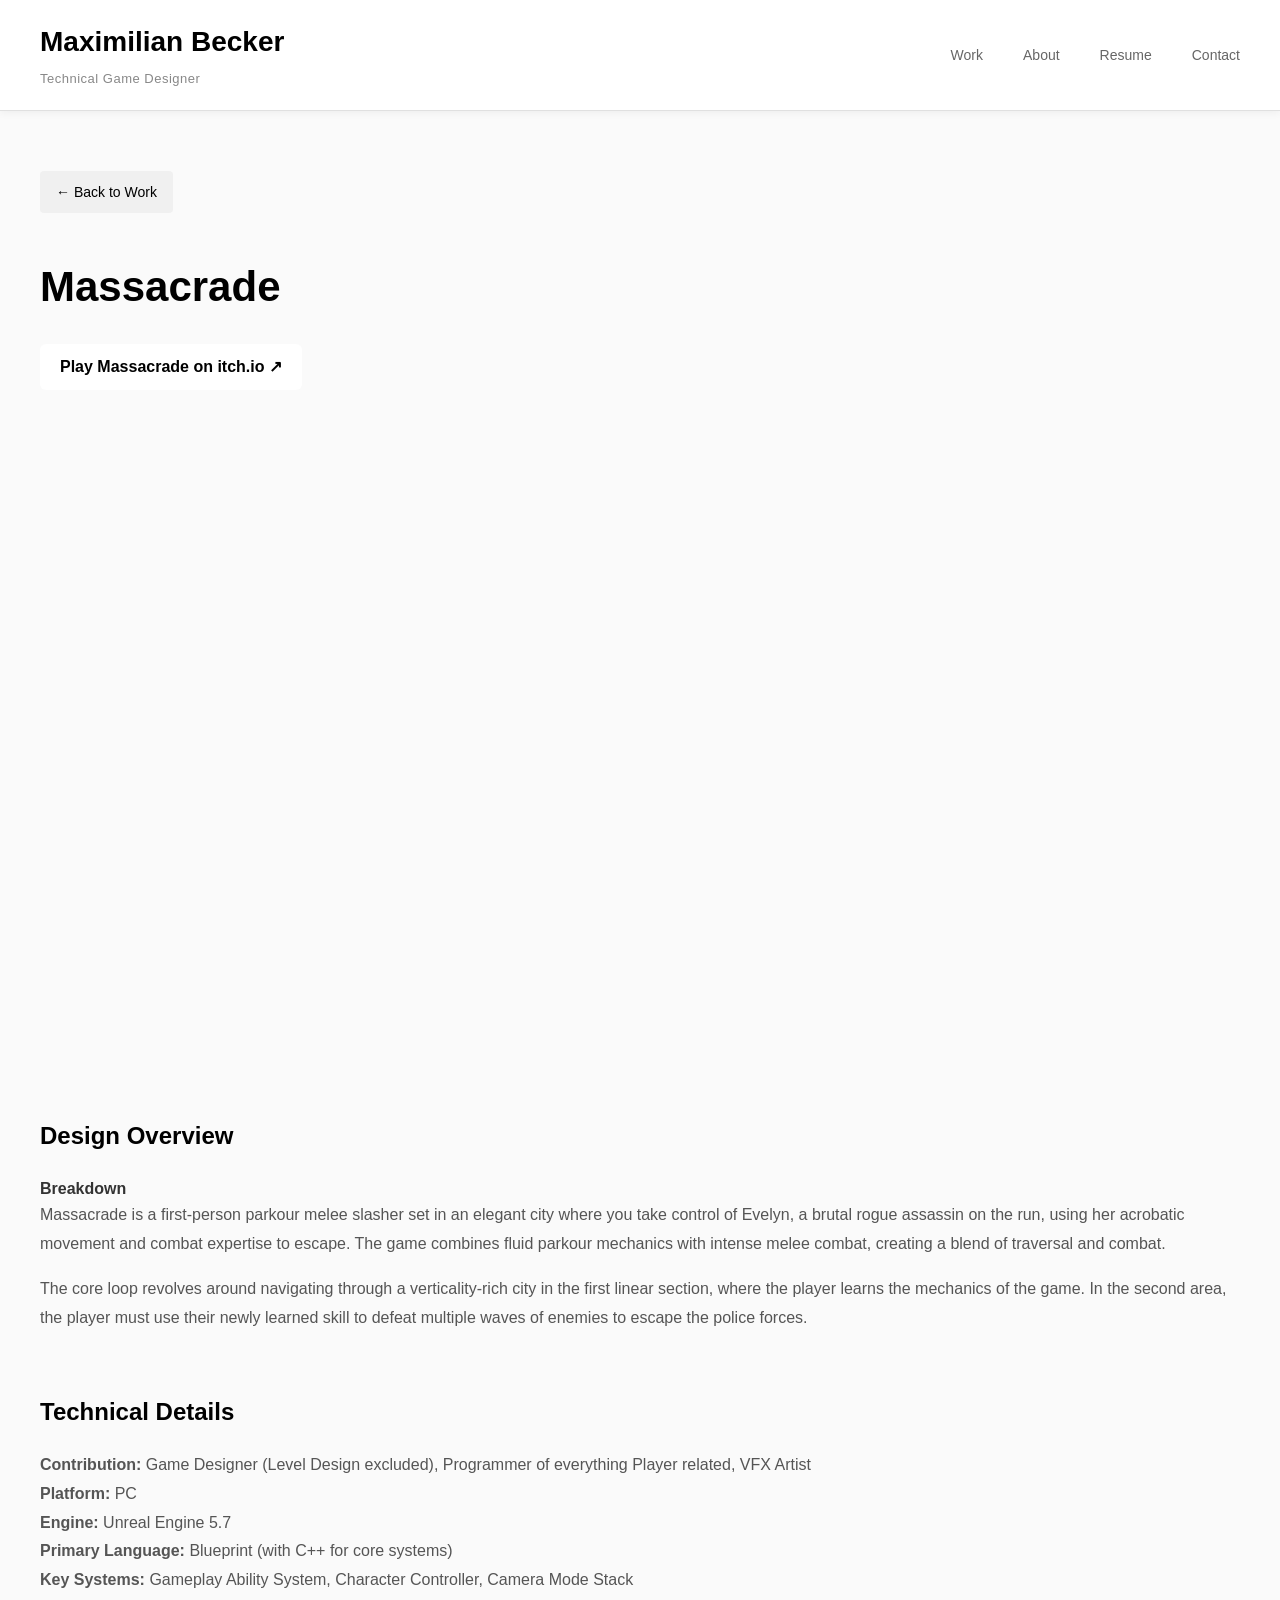
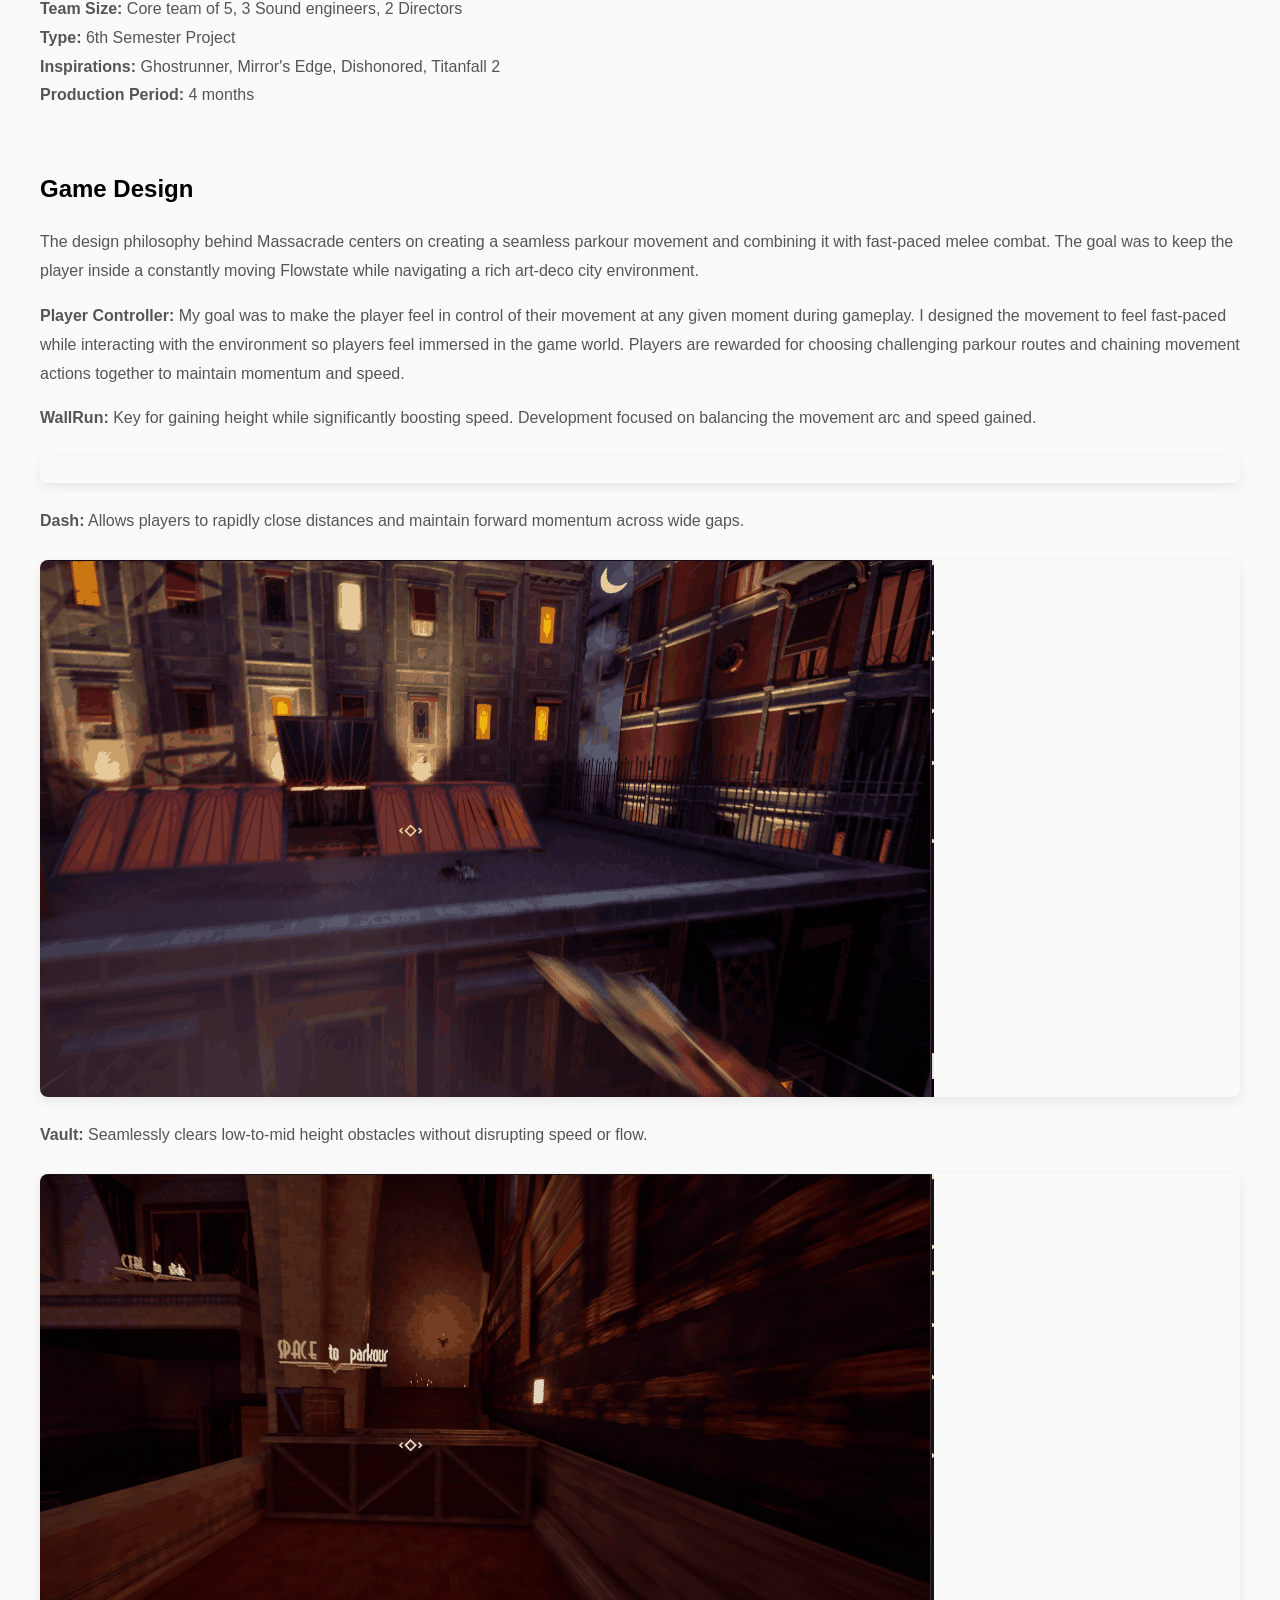
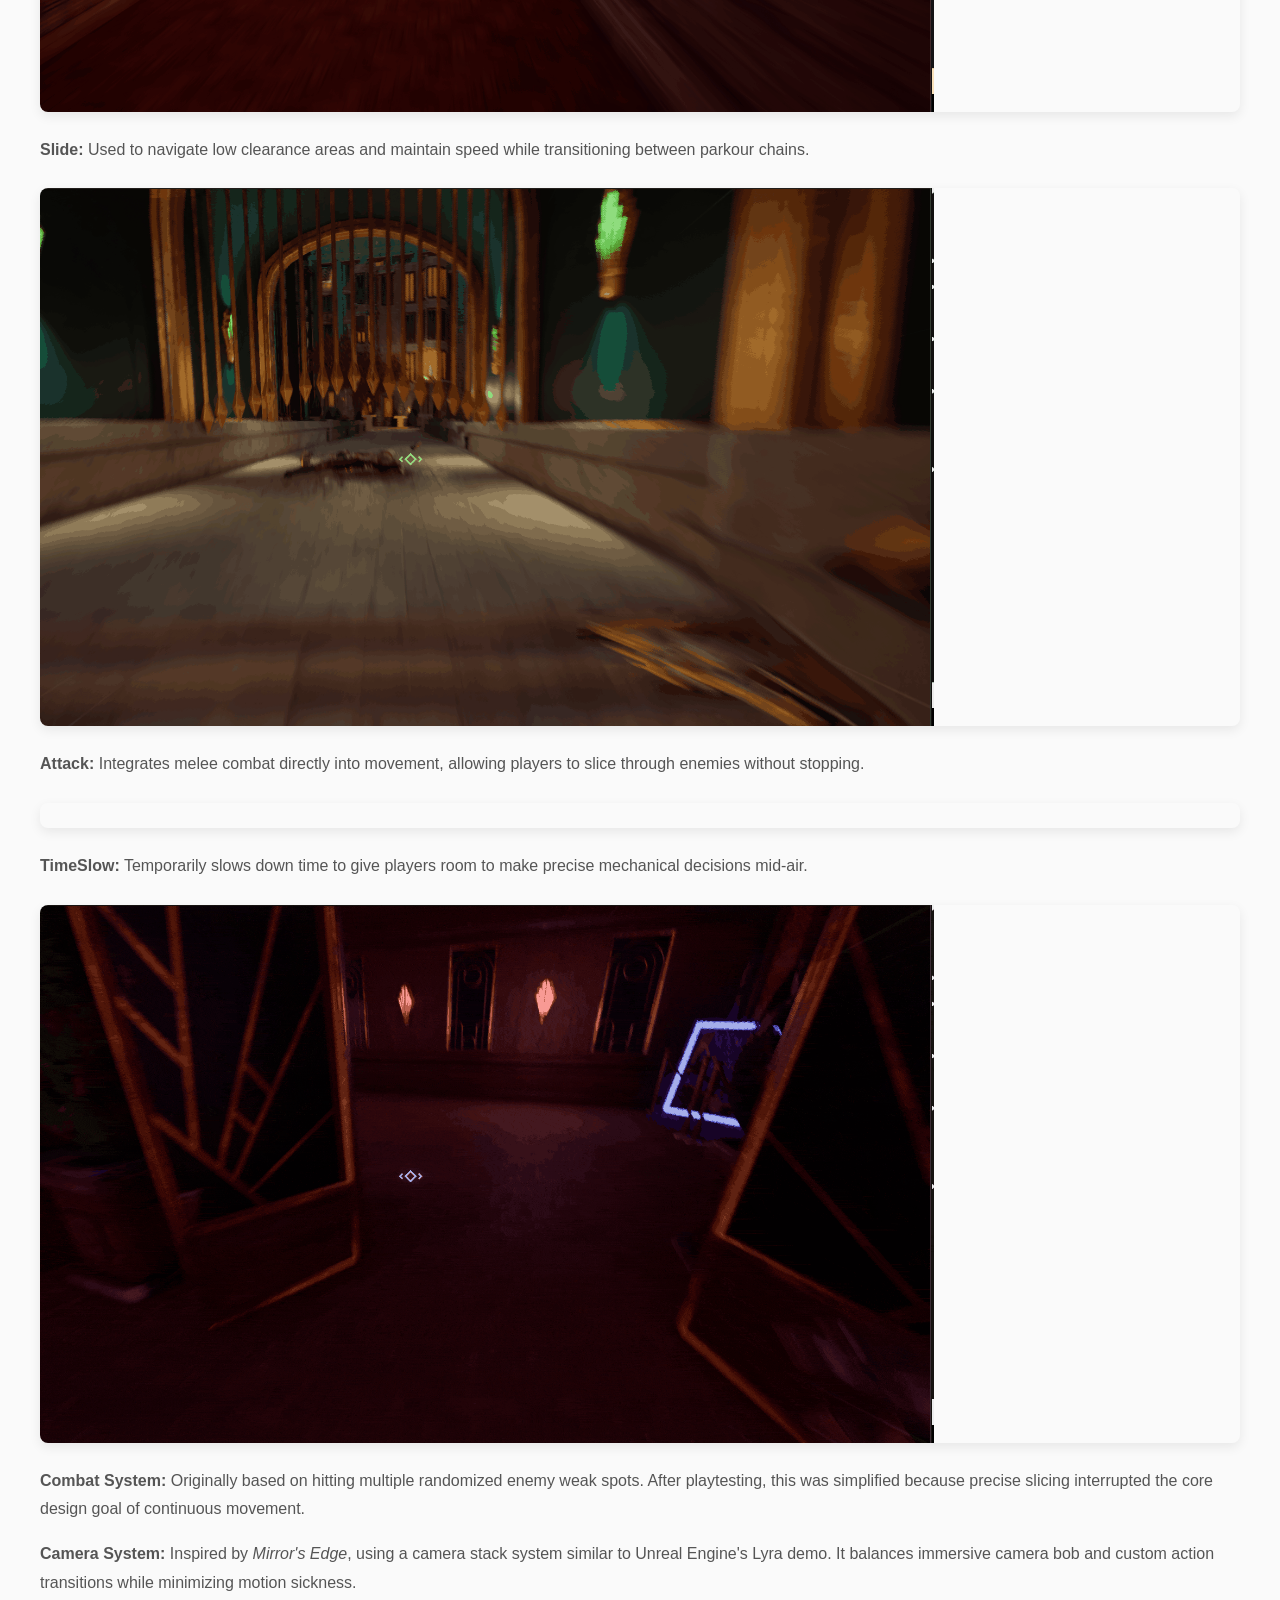
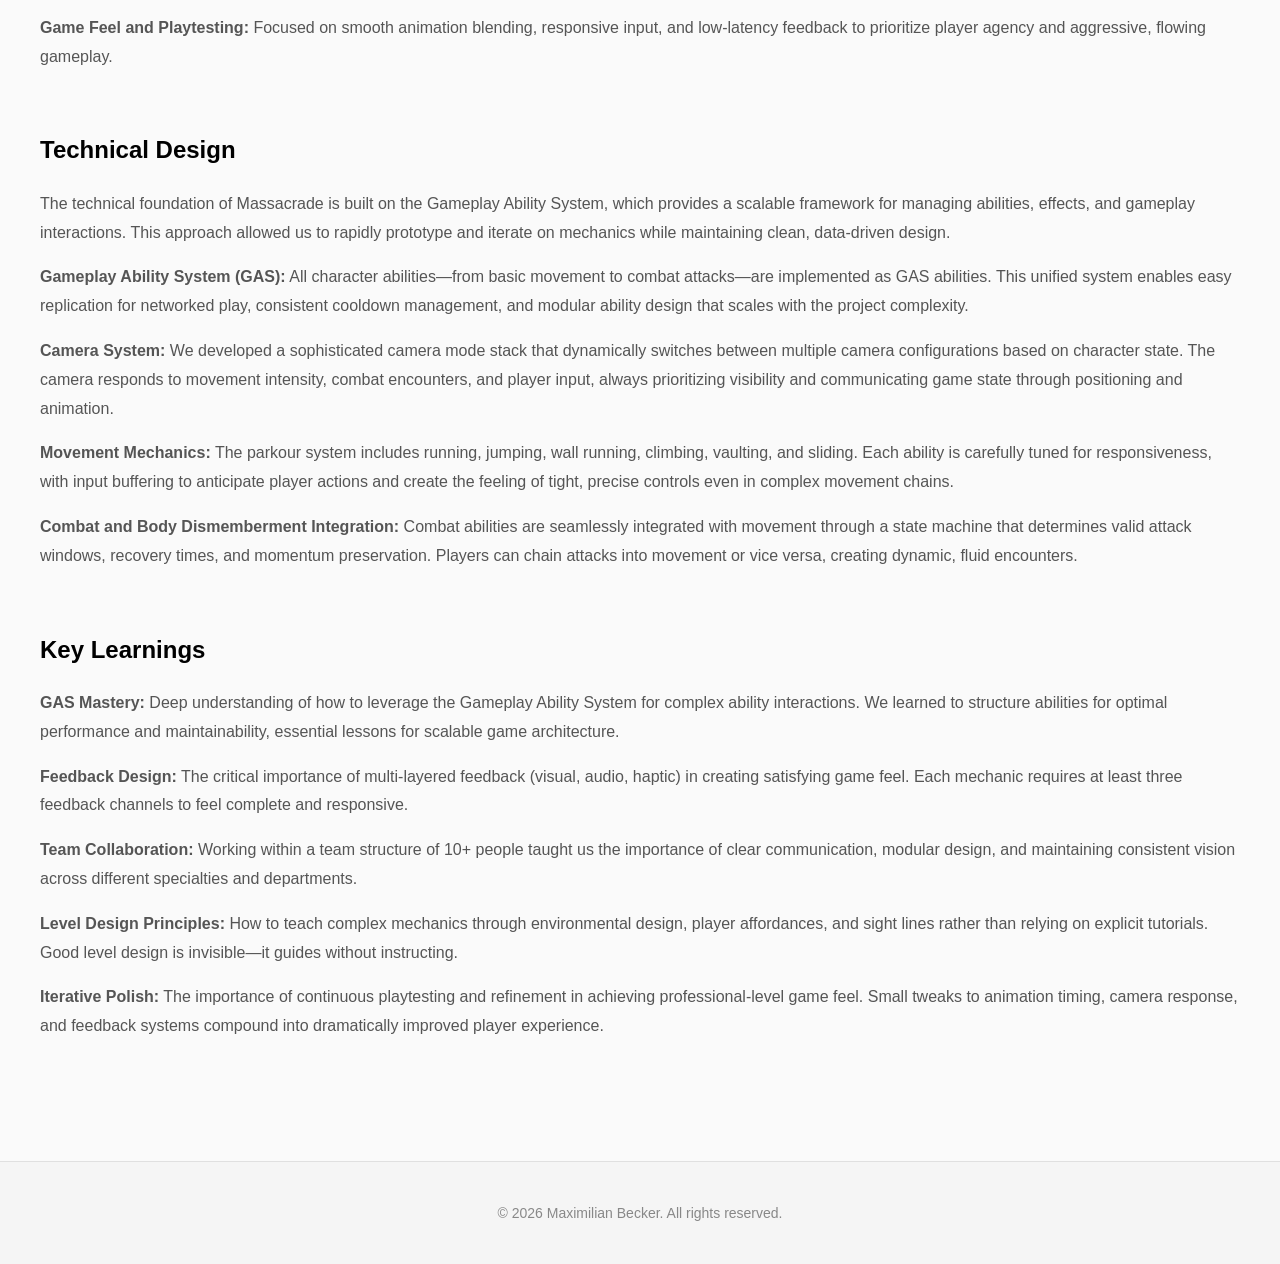
==== projects/Massacrade/index.html @ b75235bc "Update index.html" ====
<!DOCTYPE html>
<html lang="en">
<head>
    <meta charset="UTF-8">
    <meta name="viewport" content="width=device-width, initial-scale=1.0">
    <title>Massacrade - Maximilian Becker</title>
    <link rel="stylesheet" href="../../css/style.css">
</head>
<body>
    <!-- Navigation Header -->
    <header class="header">
        <div class="header-container">
            <div class="logo">
                <h1>Maximilian Becker</h1>
                <p class="role">Technical Game Designer</p>
            </div>
            <nav class="navigation">
                <a href="../../index.html" class="nav-link">Work</a>
                <a href="../../about.html" class="nav-link">About</a>
                <a href="../../resume.html" class="nav-link">Resume</a>
                <a href="../../contact.html" class="nav-link">Contact</a>
            </nav>
        </div>
    </header>

    <!-- Main Content -->
    <main class="main-content">
        <!-- Back to Work -->
        <a href="../../index.html" class="back-link">← Back to Work</a>

        <!-- Project Header -->
        <section class="project-header">
            <h1 class="project-title">Massacrade</h1>
            <!-- itch.io Button -->
            <a href="https://thesenate-66.itch.io/massacrade" target="_blank" rel="noopener noreferrer" class="itch-button">
                Play Massacrade on itch.io ↗
            </a>
        </section>

        <!-- Project Content -->
        <section class="project-content">
            
            <!-- Section 1: Gameplay Video (YouTube Embed) -->
            <div class="project-section">
                <div class="youtube-container">
                    <iframe 
                        width="100%" 
                        height="600" 
                        src="https://www.youtube.com/embed/Z23ZEtse-Ls" 
                        title="Massacrade Gameplay" 
                        frameborder="0" 
                        allow="accelerometer; autoplay; clipboard-write; encrypted-media; gyroscope; picture-in-picture" 
                        allowfullscreen>
                    </iframe>
                </div>
            </div>

            <!-- Section 2: Design Overview -->
            <div class="project-section">
                <h3>Design Overview</h3>
                
                <h4>Breakdown</h4>
                <p>
                    Massacrade is a first-person parkour melee slasher set in an elegant city where you take control of Evelyn, 
                    a brutal rogue assassin on the run, using her acrobatic movement and combat expertise to escape. The game 
                    combines fluid parkour mechanics with intense melee combat, creating a blend of traversal and combat.
                </p>
                <p>
                    The core loop revolves around navigating through a verticality-rich city in the first linear section, where the player learns the mechanics of the game.
                    In the second area, the player must use their newly learned skill to defeat multiple waves of enemies to escape the police forces.
                </p>
            </div>

            <!-- Section 3: Technical Details -->
            <div class="project-section">
                <h3>Technical Details</h3>
                <p>
                    <strong>Contribution:</strong> Game Designer (Level Design excluded), Programmer of everything Player related, VFX Artist<br>
                    <strong>Platform:</strong> PC<br>
                    <strong>Engine:</strong> Unreal Engine 5.7<br>
                    <strong>Primary Language:</strong> Blueprint (with C++ for core systems)<br>
                    <strong>Key Systems:</strong> Gameplay Ability System, Character Controller, Camera Mode Stack<br>
                    <strong>Team Size:</strong> Core team of 5, 3 Sound engineers, 2 Directors<br>
                    <strong>Type:</strong> 6th Semester Project<br>
                    <strong>Inspirations:</strong> Ghostrunner, Mirror's Edge, Dishonored, Titanfall 2<br>
                    <strong>Production Period:</strong> 4 months
                </p>
            </div>

            <div class="project-section">
                <h3>Game Design</h3>
                <p>
                    The design philosophy behind Massacrade centers on creating a seamless parkour movement and combining it with fast-paced melee combat.
                    The goal was to keep the player inside a constantly moving Flowstate while navigating a rich art-deco city environment.
                </p>
                <p>
                    <strong>Player Controller:</strong> My goal was to make the player feel in control of their movement at any given moment during gameplay.
                    I designed the movement to feel fast-paced while interacting with the environment so players feel immersed in the game world.
                    Players are rewarded for choosing challenging parkour routes and chaining movement actions together to maintain momentum and speed.
                </p>
            
                <p>
                    <strong>WallRun:</strong> Key for gaining height while significantly boosting speed. Development focused on balancing the movement arc and speed gained.
                </p>

                

    
                <div class="gif-wrapper">
                <img src="../../images/Presentation_Wallrun.gif" alt="WallRun Gameplay" class="project-gif">
                </div> 
                
                <p>
                    <strong>Dash:</strong> Allows players to rapidly close distances and maintain forward momentum across wide gaps.
                </p>
                
                <div class="gif-wrapper">
                <img src="../../images/Presentation_Dash.gif" alt="Dash Gameplay" class="project-gif">
                </div> 
                
                <p>
                    <strong>Vault:</strong> Seamlessly clears low-to-mid height obstacles without disrupting speed or flow.
                </p>
                
                <div class="gif-wrapper">
                <img src="../../images/Presentation_Vault.gif" alt="Vault Gameplay" class="project-gif">
                </div> 
                
                <p>
                    <strong>Slide:</strong> Used to navigate low clearance areas and maintain speed while transitioning between parkour chains.
                </p>
                
                <div class="gif-wrapper">
                <img src="../../images/Presentation_Slide.gif" alt="Slide Gameplay" class="project-gif">
                </div> 
                <p>
                    <strong>Attack:</strong> Integrates melee combat directly into movement, allowing players to slice through enemies without stopping.
                </p>

                <div class="gif-wrapper">
                <img src="../../images/Presentation_Slice.gif" alt="Attack Gameplay" class="project-gif">
                </div> 
                
                <p>
                    <strong>TimeSlow:</strong> Temporarily slows down time to give players room to make precise mechanical decisions mid-air.
                </p>

                <div class="gif-wrapper">
                <img src="../../images/Presentation_Timeslow.gif" alt="TimeSlow Gameplay" class="project-gif">
                </div> 
                
                <p>
                    <strong>Combat System:</strong> Originally based on hitting multiple randomized enemy weak spots. After playtesting, this was simplified because precise slicing interrupted the core design goal of continuous movement.
                </p>
            
                <p>
                    <strong>Camera System:</strong> Inspired by <em>Mirror's Edge</em>, using a camera stack system similar to Unreal Engine's Lyra demo. It balances immersive camera bob and custom action transitions while minimizing motion sickness.
                </p>
            
                <p>
                    <strong>Game Feel and Playtesting:</strong> Focused on smooth animation blending, responsive input, and low-latency feedback to prioritize player agency and aggressive, flowing gameplay.
                </p>
             </div>

            <!-- Section 5: Technical Design -->
            <div class="project-section">
                <h3>Technical Design</h3>
                <p>
                    The technical foundation of Massacrade is built on the Gameplay Ability System, which provides a scalable framework 
                    for managing abilities, effects, and gameplay interactions. This approach allowed us to rapidly prototype and iterate 
                    on mechanics while maintaining clean, data-driven design.
                </p>
                <p>
                    <strong>Gameplay Ability System (GAS):</strong> All character abilities—from basic movement to combat attacks—are implemented 
                    as GAS abilities. This unified system enables easy replication for networked play, consistent cooldown management, and 
                    modular ability design that scales with the project complexity.
                </p>
                <p>
                    <strong>Camera System:</strong> We developed a sophisticated camera mode stack that dynamically switches between multiple 
                    camera configurations based on character state. The camera responds to movement intensity, combat encounters, and player 
                    input, always prioritizing visibility and communicating game state through positioning and animation.
                </p>
                <p>
                    <strong>Movement Mechanics:</strong> The parkour system includes running, jumping, wall running, climbing, vaulting, and 
                    sliding. Each ability is carefully tuned for responsiveness, with input buffering to anticipate player actions and create 
                    the feeling of tight, precise controls even in complex movement chains.
                </p>
                <p>
                    <strong>Combat and Body Dismemberment Integration:</strong> Combat abilities are seamlessly integrated with movement through a state machine that 
                    determines valid attack windows, recovery times, and momentum preservation. Players can chain attacks into movement or vice 
                    versa, creating dynamic, fluid encounters.
                </p>
            </div>

            <!-- Section 6: Key Learnings -->
            <div class="project-section">
                <h3>Key Learnings</h3>
                <p>
                    <strong>GAS Mastery:</strong> Deep understanding of how to leverage the Gameplay Ability System for complex ability 
                    interactions. We learned to structure abilities for optimal performance and maintainability, essential lessons for 
                    scalable game architecture.
                </p>
                <p>
                    <strong>Feedback Design:</strong> The critical importance of multi-layered feedback (visual, audio, haptic) in creating 
                    satisfying game feel. Each mechanic requires at least three feedback channels to feel complete and responsive.
                </p>
                <p>
                    <strong>Team Collaboration:</strong> Working within a team structure of 10+ people taught us the importance of clear 
                    communication, modular design, and maintaining consistent vision across different specialties and departments.
                </p>
                <p>
                    <strong>Level Design Principles:</strong> How to teach complex mechanics through environmental design, player affordances, 
                    and sight lines rather than relying on explicit tutorials. Good level design is invisible—it guides without instructing.
                </p>
                <p>
                    <strong>Iterative Polish:</strong> The importance of continuous playtesting and refinement in achieving professional-level 
                    game feel. Small tweaks to animation timing, camera response, and feedback systems compound into dramatically improved 
                    player experience.
                </p>
            </div>

        </section>
    </main>

    <!-- Footer -->
    <footer class="footer">
        <p>&copy; 2026 Maximilian Becker. All rights reserved.</p>
    </footer>

    <script src="../../js/portfolio-data.js"></script>
    <script src="../../js/main.js"></script>
</body>
</html>
---- css/style.css ----
/* ============================================
   GLOBAL STYLES
   ============================================ */

* {
    margin: 0;
    padding: 0;
    box-sizing: border-box;
}

html {
    scroll-behavior: smooth;
}

body {
    font-family: 'Segoe UI', Tahoma, Geneva, Verdana, sans-serif;
    line-height: 1.6;
    color: #333;
    background-color: #fafafa;
}

/* ============================================
   HEADER & NAVIGATION
   ============================================ */

.header {
    background-color: #ffffff;
    border-bottom: 1px solid #e0e0e0;
    position: sticky;
    top: 0;
    z-index: 1000;
    box-shadow: 0 2px 8px rgba(0, 0, 0, 0.05);
}

.header-container {
    max-width: 1400px;
    margin: 0 auto;
    padding: 20px 40px;
    display: flex;
    justify-content: space-between;
    align-items: center;
}

.logo h1 {
    font-size: 28px;
    font-weight: 700;
    color: #000;
    margin-bottom: 4px;
}

.logo .role {
    font-size: 13px;
    color: #888;
    font-weight: 400;
    letter-spacing: 0.5px;
}

.navigation {
    display: flex;
    gap: 40px;
}

.nav-link {
    text-decoration: none;
    color: #666;
    font-size: 14px;
    font-weight: 500;
    position: relative;
    transition: color 0.3s ease;
}

.nav-link:hover {
    color: #000;
}

.nav-link.active {
    color: #000;
    font-weight: 600;
}

.nav-link.active::after {
    content: '';
    position: absolute;
    bottom: -8px;
    left: 0;
    right: 0;
    height: 2px;
    background-color: #000;
}

/* ============================================
   MAIN CONTENT
   ============================================ */

.main-content {
    max-width: 1400px;
    margin: 0 auto;
    padding: 60px 40px;
    min-height: calc(100vh - 200px);
}

/* ============================================
   PORTFOLIO SECTION
   ============================================ */

.portfolio-section {
    width: 100%;
}

.portfolio-grid {
    display: grid;
    grid-template-columns: repeat(auto-fit, minmax(280px, 1fr));
    gap: 30px;
    grid-auto-rows: auto;
}

/* Alternate layout: 2 column on larger screens */
@media (min-width: 1000px) {
    .portfolio-grid {
        grid-template-columns: repeat(2, 1fr);
    }
}

.profile-picture {
    width: 200px;
    height: 200px;
    object-fit: cover; /* Ensures the image doesn't stretch */
    border-radius: 50%; /* Makes the image a circle */
    margin-bottom: 20px;
    display: block;
}

/* ============================================
   PORTFOLIO CARDS
   ============================================ */

.portfolio-card {
    background-color: #fff;
    border-radius: 8px;
    overflow: hidden;
    cursor: pointer;
    transition: all 0.3s ease;
    text-decoration: none;
    color: inherit;
    display: flex;
    flex-direction: column;
    height: 100%;
    box-shadow: 0 2px 8px rgba(0, 0, 0, 0.08);
    position: relative;
    border: 2px solid transparent;
}

.portfolio-card:hover {
    transform: translateY(-8px);
    box-shadow: 0 12px 24px rgba(0, 0, 0, 0.12);
}
.portfolio-card-image {
    width: 100%;
    height: 280px;
    object-fit: cover;
    background-color: #f0f0f0;
    display: block;
}

.portfolio-card-content {
    padding: 24px;
    flex-grow: 1;
    display: flex;
    flex-direction: column;
}

.portfolio-card-title {
    font-size: 18px;
    font-weight: 600;
    margin-bottom: 8px;
    color: #000;
}

.portfolio-card-description {
    font-size: 14px;
    color: #666;
    line-height: 1.5;
    margin-bottom: 12px;
}

.portfolio-card-tags {
    display: flex;
    gap: 8px;
    flex-wrap: wrap;
    margin-top: auto;
}

.portfolio-tag {
    background-color: #f0f0f0;
    color: #333;
    padding: 4px 10px;
    border-radius: 16px;
    font-size: 12px;
    font-weight: 500;
}

/* ============================================
   ABOUT PAGE
   ============================================ */

.about-section {
    max-width: 800px;
}

.about-section h2 {
    font-size: 32px;
    margin-bottom: 24px;
    color: #000;
}

.about-section p {
    font-size: 16px;
    line-height: 1.8;
    color: #555;
    margin-bottom: 20px;
}

/* ============================================
   RESUME PAGE
   ============================================ */

.resume-section {
    max-width: 900px;
}

.resume-section h2 {
    font-size: 32px;
    margin-bottom: 24px;
    color: #000;
}

.resume-content {
    background-color: #fff;
    padding: 40px;
    border-radius: 8px;
    box-shadow: 0 2px 8px rgba(0, 0, 0, 0.08);
}

.resume-embed {
    width: 100%;
    height: 800px;
    border: none;
}

.resume-download {
    display: inline-block;
    margin-bottom: 24px;
    padding: 12px 24px;
    background-color: #000;
    color: #fff;
    text-decoration: none;
    border-radius: 4px;
    font-weight: 600;
    transition: background-color 0.3s ease;
}

.resume-download:hover {
    background-color: #333;
}

/* ============================================
   CONTACT PAGE
   ============================================ */

.contact-section {
    max-width: 600px;
}

.contact-section h2 {
    font-size: 32px;
    margin-bottom: 24px;
    color: #000;
}

.contact-list {
    list-style: none;
}

.contact-item {
    margin-bottom: 20px;
}

.contact-item a {
    font-size: 16px;
    color: #0066cc;
    text-decoration: none;
    font-weight: 500;
}

.contact-item a:hover {
    text-decoration: underline;
}

/* ============================================
   PROJECT DETAIL PAGE
   ============================================ */

.project-header {
    max-width: 1200px;
    margin: 0 auto;
    margin-bottom: 60px;
}

.project-title {
    font-size: 42px;
    font-weight: 700;
    margin-bottom: 12px;
    color: #000;
}

.project-meta {
    font-size: 14px;
    color: #888;
    margin-bottom: 24px;
}

.project-intro {
    font-size: 18px;
    line-height: 1.8;
    color: #555;
    max-width: 800px;
}

.project-content {
    max-width: 1200px;
    margin: 0 auto;
}

.project-section {
    margin-bottom: 60px;
}

.project-section h3 {
    font-size: 24px;
    font-weight: 600;
    margin-bottom: 20px;
    color: #000;
}

.project-section p {
    font-size: 16px;
    line-height: 1.8;
    color: #555;
    margin-bottom: 16px;
}

.project-image {
    width: 100%;
    max-height: 600px;
    object-fit: cover;
    border-radius: 8px;
    margin: 24px 0;
}


.project-video,
.project-gif {
    width: 100%;
    max-height: 600px;
    border-radius: 8px;
    margin: 24px 0;
}

.back-link {
    display: inline-block;
    margin-bottom: 40px;
    padding: 10px 16px;
    background-color: #f0f0f0;
    color: #000;
    text-decoration: none;
    border-radius: 4px;
    font-size: 14px;
    font-weight: 500;
    transition: background-color 0.3s ease;
}

.back-link:hover {
    background-color: #e0e0e0;
}

/* ============================================
   FOOTER
   ============================================ */

.footer {
    background-color: #f5f5f5;
    border-top: 1px solid #e0e0e0;
    padding: 40px;
    text-align: center;
    color: #888;
    font-size: 14px;
}

/* ============================================
   RESPONSIVE DESIGN
   ============================================ */

@media (max-width: 768px) {
    .header-container {
        flex-direction: column;
        gap: 20px;
        padding: 20px;
    }

    .navigation {
        width: 100%;
        justify-content: space-around;
        gap: 0;
    }

    .nav-link {
        font-size: 12px;
    }

    .main-content {
        padding: 40px 20px;
    }

    .portfolio-grid {
        grid-template-columns: 1fr;
        gap: 20px;
    }

    .portfolio-card-image {
        height: 200px;
    }

    .project-title {
        font-size: 28px;
    }

    .resume-content {
        padding: 20px;
    }

    .resume-embed {
        height: 600px;
    }

    .hero-video-overlay {
        padding-bottom: 24px;
    }

    .hero-video-title {
        font-size: 20px;
        margin-bottom: 12px;
    }

    .hero-video-button {
        padding: 12px 40px;
        font-size: 13px;
    }

    .project-image {
        max-height: 400px;
    }
}

@media (max-width: 480px) {
    .logo h1 {
        font-size: 20px;
    }

    .logo .role {
        font-size: 11px;
    }

    .navigation {
        gap: 12px;
    }

    .nav-link {
        font-size: 10px;
    }

    .nav-link.active::after {
        bottom: -4px;
        height: 1px;
    }

    .portfolio-card-image {
        height: 150px;
    }

    .portfolio-card-content {
        padding: 16px;
    }

    .portfolio-card-title {
        font-size: 14px;
    }

    .portfolio-card-description {
        font-size: 12px;
    }

    .hero-video-button {
        padding: 10px 30px;
        font-size: 11px;
    }

    .project-image {
        max-height: 300px;
    }
}
   


/* ============================================
   HERO VIDEO SECTION
   ============================================ */

.hero-video-section {
    width: 100vw;
    margin-left: calc(-50vw + 50%);
    margin-right: calc(-50vw + 50%);
    background: #000;
    overflow: hidden;
}

.hero-video-container {
    position: relative;
    width: 100%;
    height: 80vh;
    background: #000;
    overflow: hidden;
}

.hero-bg-video {
    position: absolute;
    top: 50%;
    left: 50%;
    width: 100%;
    height: 100%;
    object-fit: cover;
    transform: translate(-50%, -50%);
    display: block;
}

.hero-video-overlay {
    position: absolute;
    top: 0;
    left: 0;
    width: 100%;
    height: 100%;
    background: rgba(0, 0, 0, 0.3);
    display: flex;
    flex-direction: column;
    align-items: center;
    justify-content: flex-end;
    padding-bottom: 48px;
    z-index: 10;
    text-align: center;
}

.hero-video-title {
    color: #ffffff;
    font-size: 28px;
    font-weight: 700;
    margin-bottom: 16px;
    letter-spacing: 1px;
    text-transform: uppercase;
    text-shadow: 0 2px 10px rgba(0, 0, 0, 0.7);
}

.hero-video-button {
    display: inline-block;
    padding: 14px 48px;
    background-color: #fff;
    color: #000;
    text-decoration: none;
    border-radius: 50px;
    font-weight: 600;
    font-size: 14px;
    transition: all 0.3s ease;
    border: none;
    cursor: pointer;
    box-shadow: 0 4px 12px rgba(0, 0, 0, 0.3);
    text-transform: uppercase;
    letter-spacing: 0.5px;
}

.hero-video-button:hover {
    background-color: #f0f0f0;
    transform: scale(1.05);
}

/* ============================================
   GLOBAL BUTTON & MEDIA STYLES (Applies everywhere)
   ============================================ */

.itch-button {
    display: inline-block;
    background-color: #ffffff;
    color: #000000;
    padding: 10px 20px;
    font-weight: bold;
    text-decoration: none;
    border-radius: 6px;
    margin-top: 12px;
    transition: background-color 0.2s ease, transform 0.1s ease;
}

.itch-button:hover {
    background-color: #e04b4b;
    transform: translateY(-2px);
}

.project-image,
.project-gif {
    max-width: 100%;
    height: auto;
    border-radius: 8px;
    margin: 24px 0;
    box-shadow: 0 4px 12px rgba(0, 0, 0, 0.08);
    display: block;
}

/* Container that crops out the outer edges */
.gif-wrapper {
    width: 100%;
    overflow: hidden;
    border-radius: 8px;
    margin: 24px 0;
    box-shadow: 0 4px 12px rgba(0, 0, 0, 0.08);
}

/* Zooms in and shifts image left to eliminate the black bar & discord line */
.gif-wrapper .project-gif {
    width: 127.5%;          /* Scales content to fill width */
    margin-left: -25.5%;    /* Offsets the 20% black bar on the left */
    margin-top: 0;
    margin-bottom: 0;
    display: block;
    border-radius: 0;      /* Handled by wrapper */
    box-shadow: none;      /* Handled by wrapper */
}

/* ============================================
   RESPONSIVE ADJUSTMENTS
   ============================================ */

@media (max-width: 768px) {
    .hero-video-overlay {
        padding-bottom: 24px;
    }

    .hero-video-title {
        font-size: 20px;
        margin-bottom: 12px;
    }

   
}
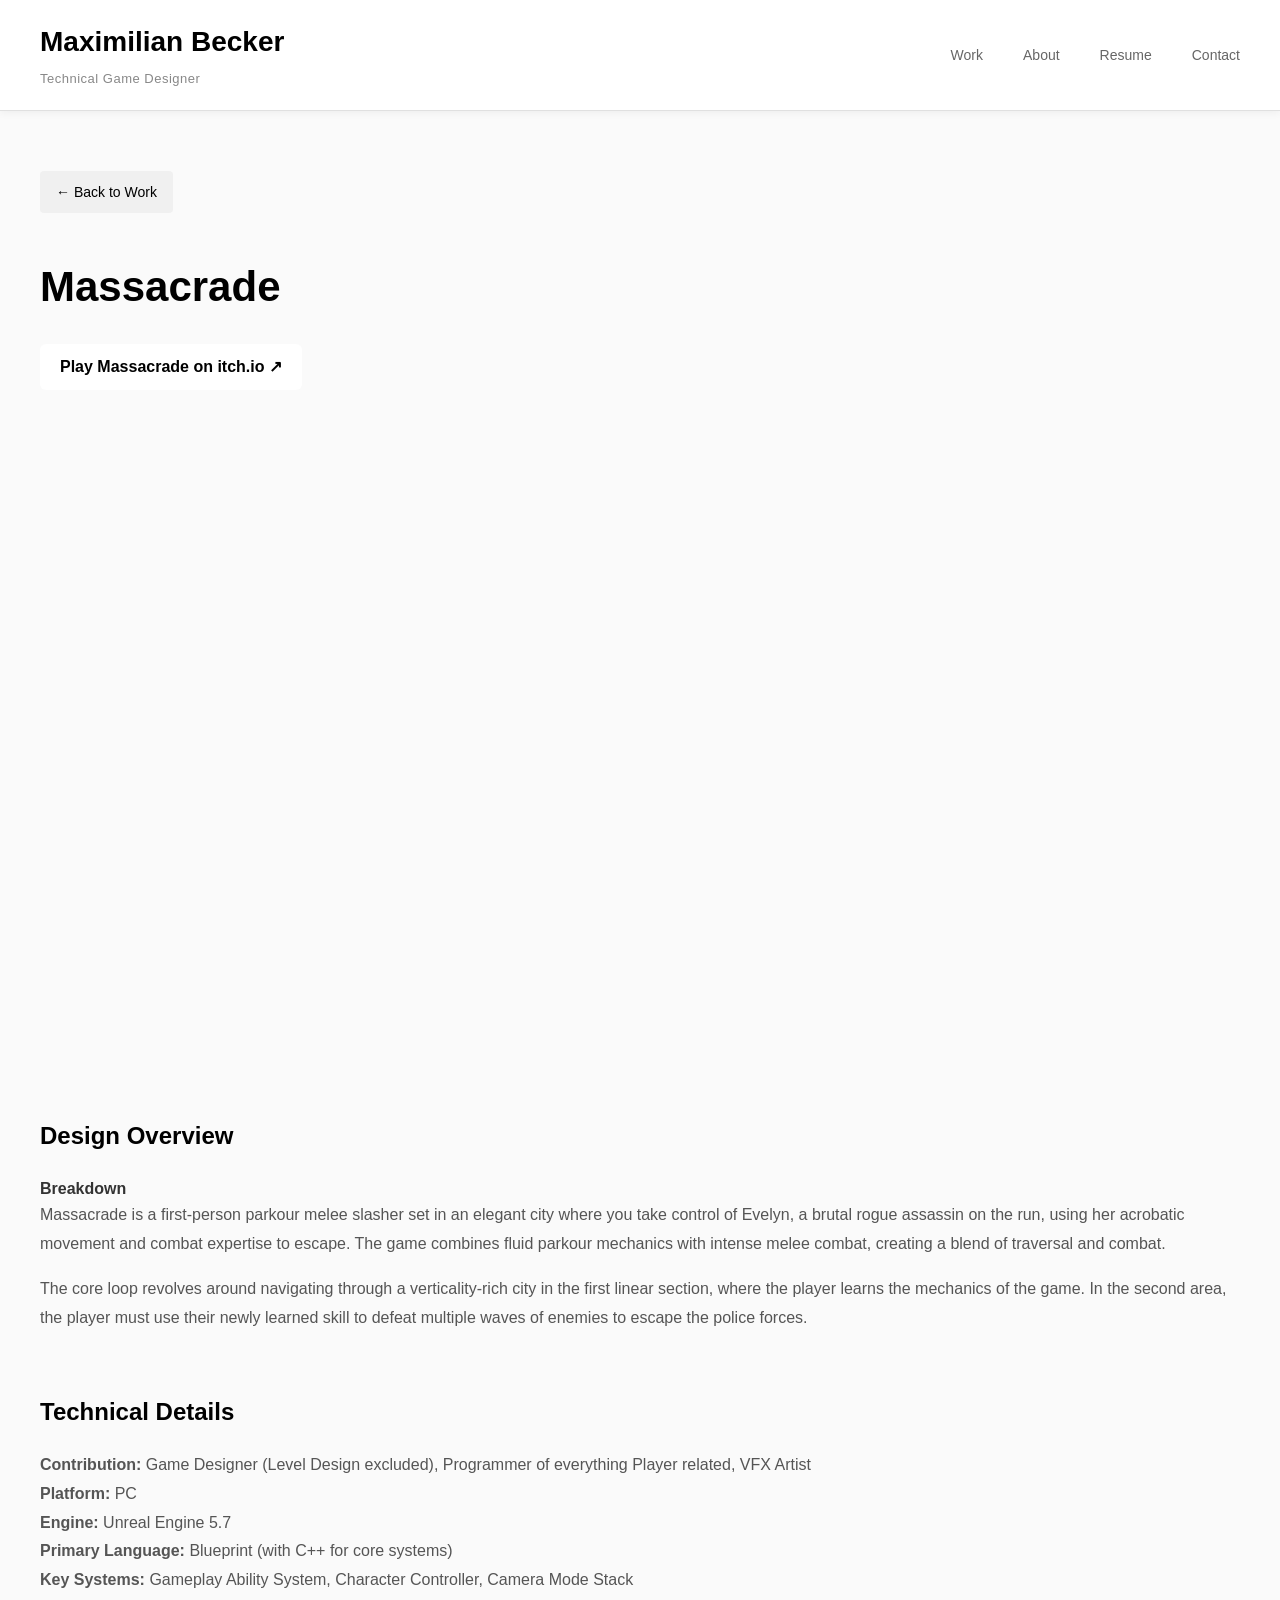
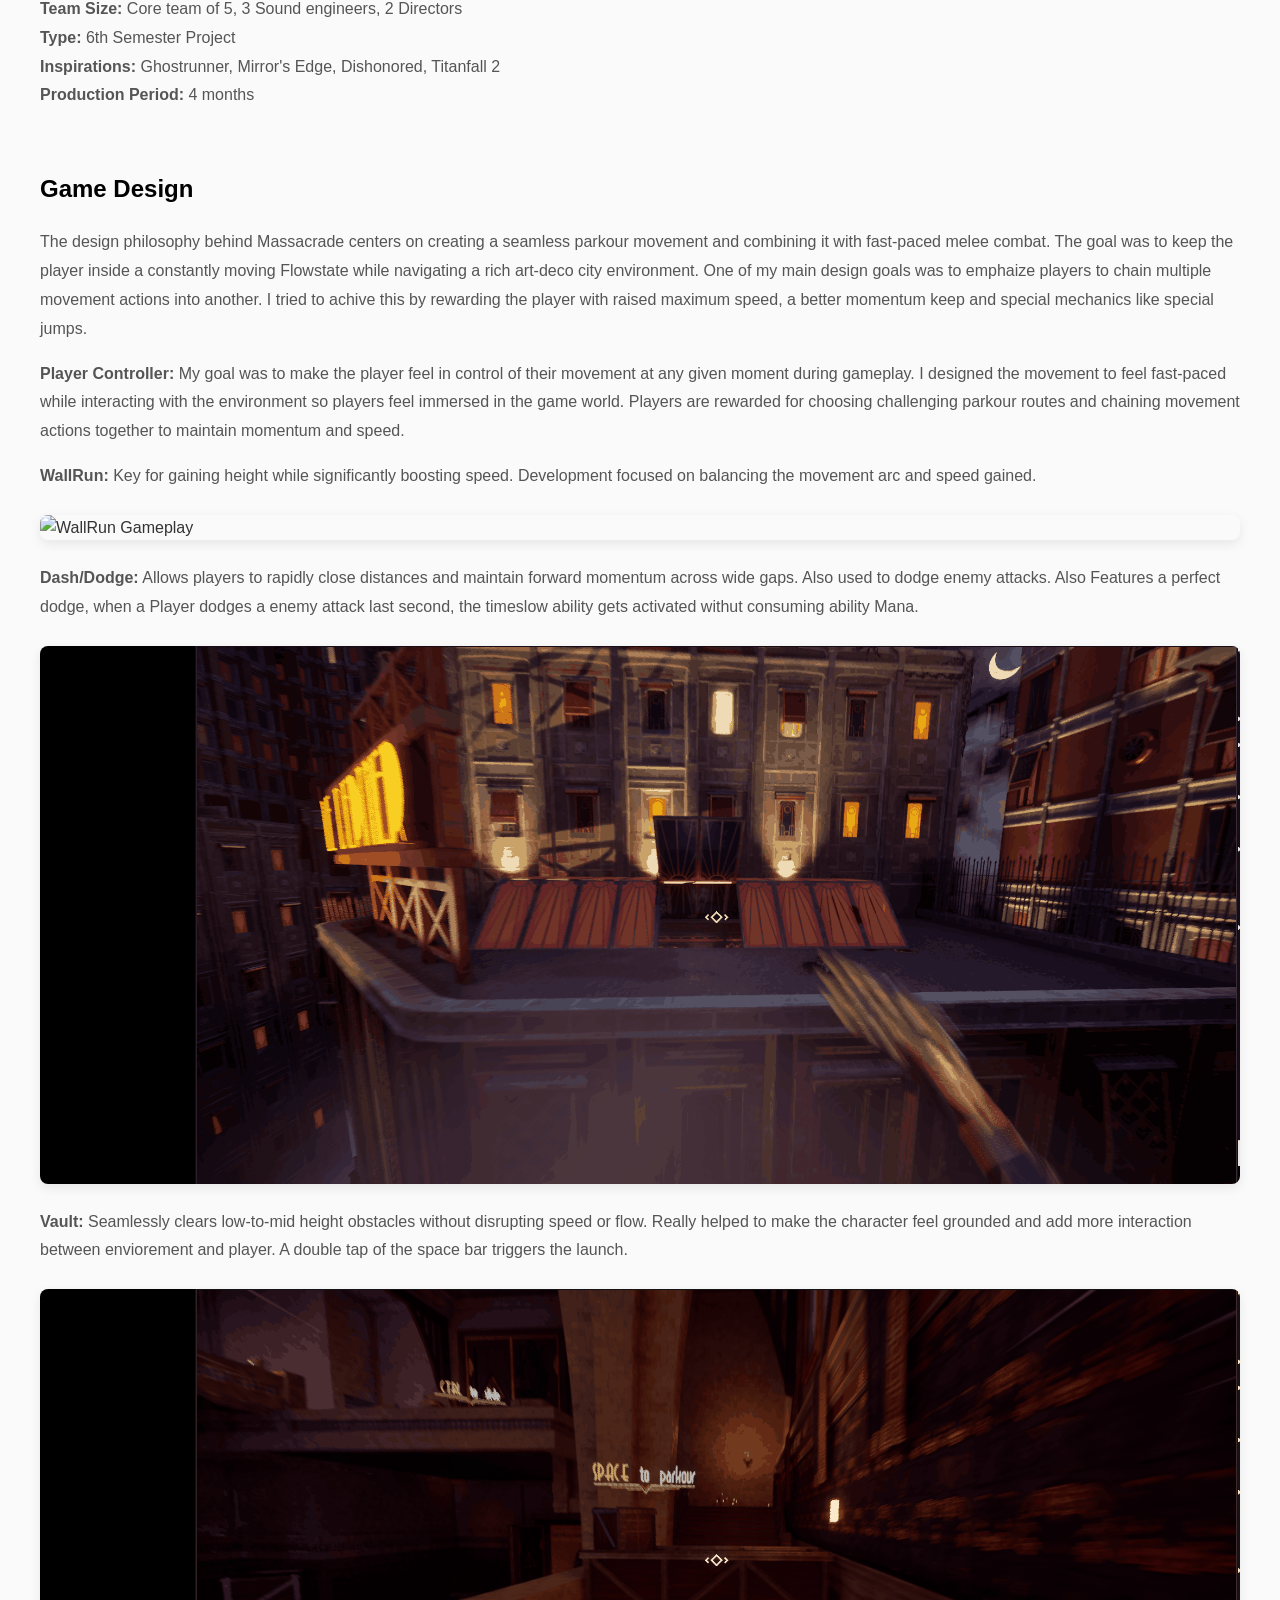
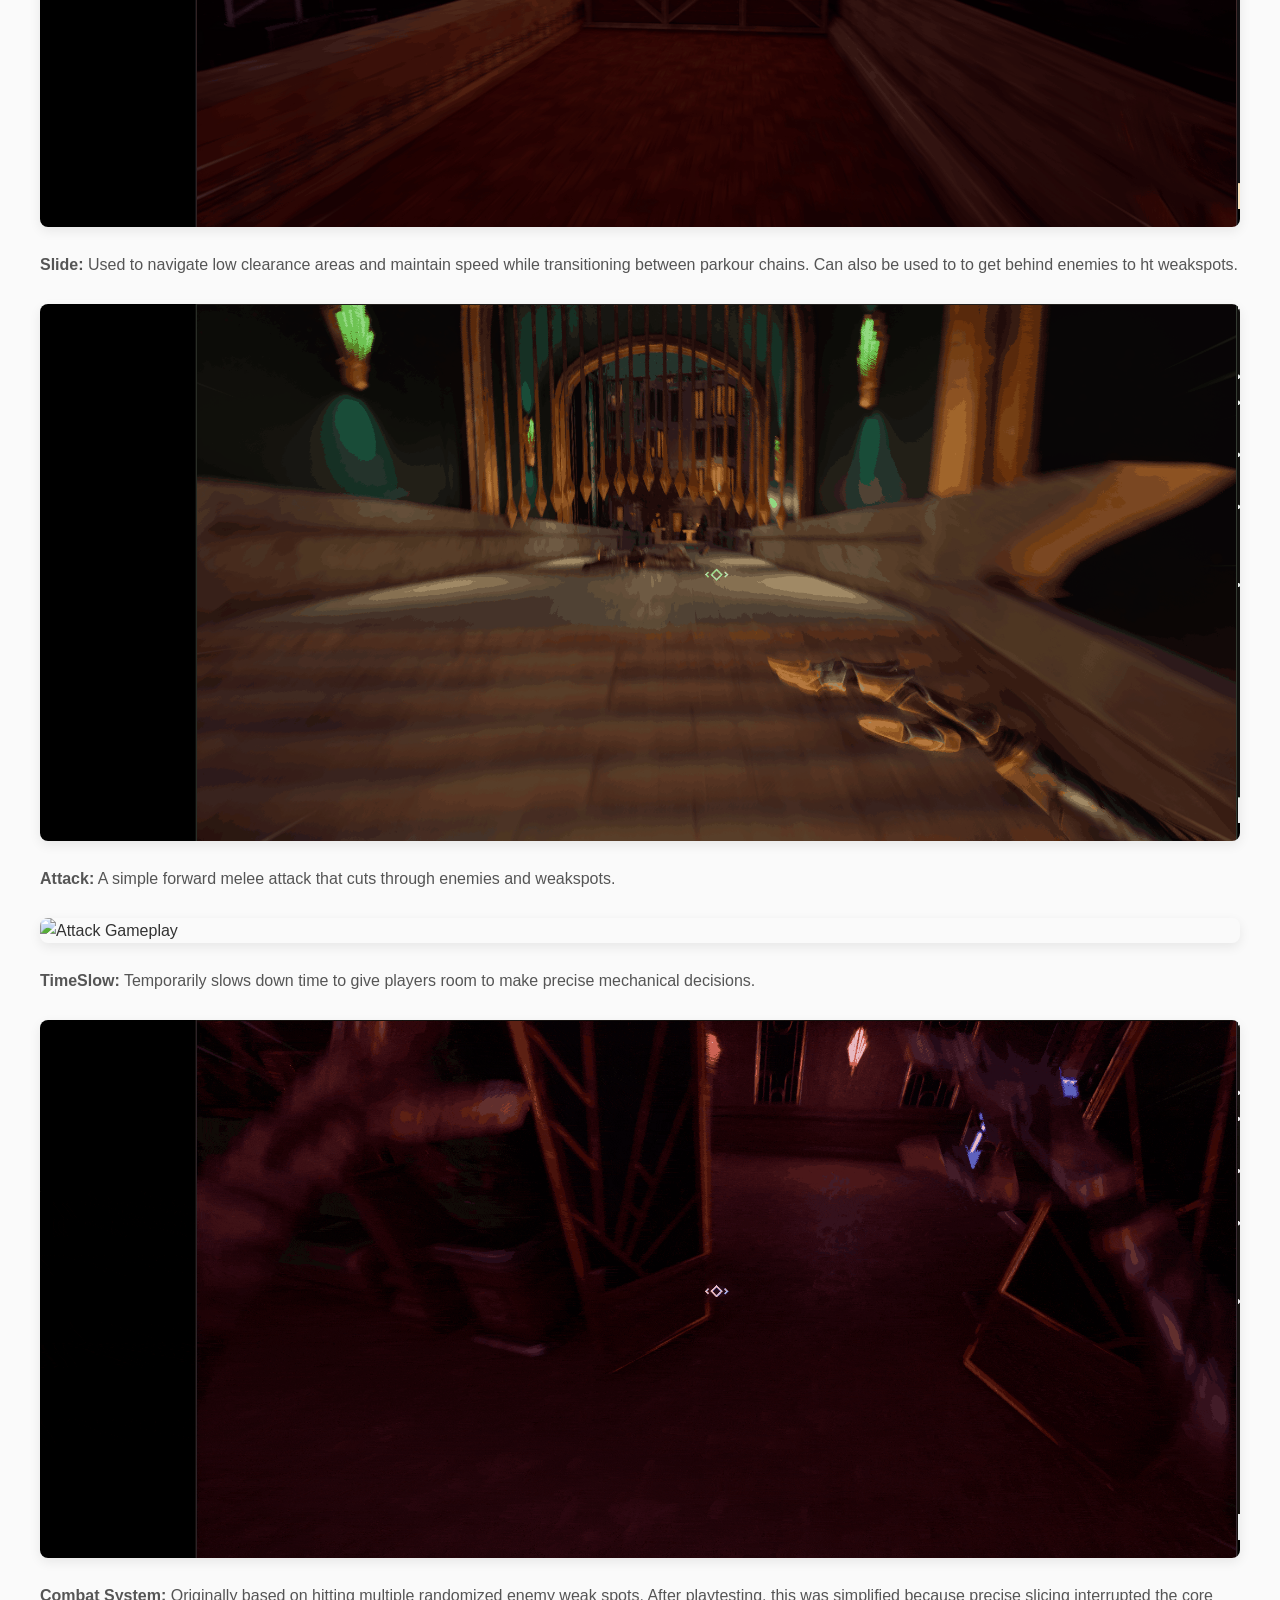
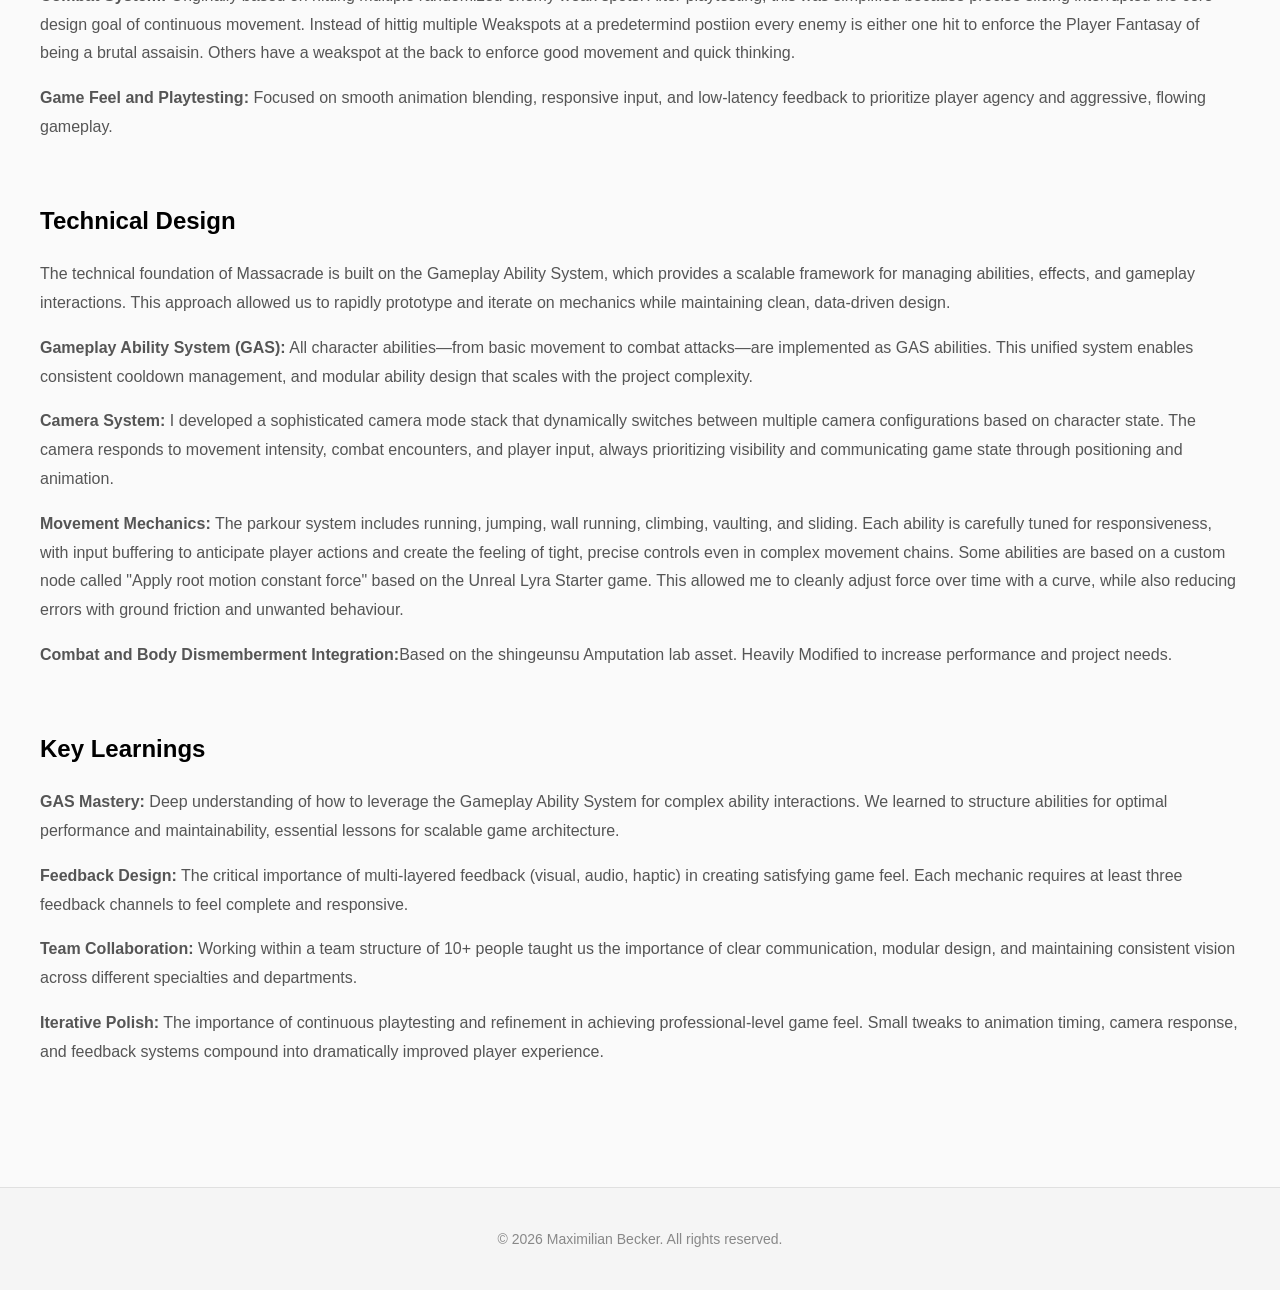
==== commit c2af1087: "Update index.html" ====
--- a/projects/Massacrade/index.html
+++ b/projects/Massacrade/index.html
@@ -91,7 +91,9 @@
                 <h3>Game Design</h3>
                 <p>
                     The design philosophy behind Massacrade centers on creating a seamless parkour movement and combining it with fast-paced melee combat.
-                    The goal was to keep the player inside a constantly moving Flowstate while navigating a rich art-deco city environment.
+                    The goal was to keep the player inside a constantly moving Flowstate while navigating a rich art-deco city environment. One of my main design goals was
+                    to emphaize players to chain multiple movement actions into another. I tried to achive this by rewarding the player with raised maximum speed, a better
+                    momentum keep and special mechanics like special jumps.
                 </p>
                 <p>
                     <strong>Player Controller:</strong> My goal was to make the player feel in control of their movement at any given moment during gameplay.
@@ -111,7 +113,8 @@
                 </div> 
                 
                 <p>
-                    <strong>Dash:</strong> Allows players to rapidly close distances and maintain forward momentum across wide gaps.
+                    <strong>Dash/Dodge:</strong> Allows players to rapidly close distances and maintain forward momentum across wide gaps. Also used to dodge enemy attacks.
+                    Also Features a perfect dodge, when a Player dodges a enemy attack last second, the timeslow ability gets activated withut consuming ability Mana.
                 </p>
                 
                 <div class="gif-wrapper">
@@ -119,7 +122,8 @@
                 </div> 
                 
                 <p>
-                    <strong>Vault:</strong> Seamlessly clears low-to-mid height obstacles without disrupting speed or flow.
+                    <strong>Vault:</strong> Seamlessly clears low-to-mid height obstacles without disrupting speed or flow. Really helped to make the character feel grounded
+                    and add more interaction between enviorement and player. A double tap of the space bar triggers the launch.
                 </p>
                 
                 <div class="gif-wrapper">
@@ -127,14 +131,15 @@
                 </div> 
                 
                 <p>
-                    <strong>Slide:</strong> Used to navigate low clearance areas and maintain speed while transitioning between parkour chains.
+                    <strong>Slide:</strong> Used to navigate low clearance areas and maintain speed while transitioning between parkour chains. Can also be used to 
+                    to get behind enemies to ht weakspots.
                 </p>
                 
                 <div class="gif-wrapper">
                 <img src="../../images/Presentation_Slide.gif" alt="Slide Gameplay" class="project-gif">
                 </div> 
                 <p>
-                    <strong>Attack:</strong> Integrates melee combat directly into movement, allowing players to slice through enemies without stopping.
+                    <strong>Attack:</strong> A simple forward melee attack that cuts through enemies and weakspots.
                 </p>
 
                 <div class="gif-wrapper">
@@ -142,7 +147,7 @@
                 </div> 
                 
                 <p>
-                    <strong>TimeSlow:</strong> Temporarily slows down time to give players room to make precise mechanical decisions mid-air.
+                    <strong>TimeSlow:</strong> Temporarily slows down time to give players room to make precise mechanical decisions.
                 </p>
 
                 <div class="gif-wrapper">
@@ -150,11 +155,10 @@
                 </div> 
                 
                 <p>
-                    <strong>Combat System:</strong> Originally based on hitting multiple randomized enemy weak spots. After playtesting, this was simplified because precise slicing interrupted the core design goal of continuous movement.
-                </p>
-            
-                <p>
-                    <strong>Camera System:</strong> Inspired by <em>Mirror's Edge</em>, using a camera stack system similar to Unreal Engine's Lyra demo. It balances immersive camera bob and custom action transitions while minimizing motion sickness.
+                    <strong>Combat System:</strong> Originally based on hitting multiple randomized enemy weak spots. After playtesting,
+                    this was simplified because precise slicing interrupted the core design goal of continuous movement. Instead of hittig multiple Weakspots at a predetermind postiion
+                    every enemy is either one hit to enforce the Player Fantasay of being a brutal assaisin. Others have a weakspot at the back to enforce good movement and quick thinking.
+                    
                 </p>
             
                 <p>
@@ -172,11 +176,11 @@
                 </p>
                 <p>
                     <strong>Gameplay Ability System (GAS):</strong> All character abilities—from basic movement to combat attacks—are implemented 
-                    as GAS abilities. This unified system enables easy replication for networked play, consistent cooldown management, and 
-                    modular ability design that scales with the project complexity.
-                </p>
-                <p>
-                    <strong>Camera System:</strong> We developed a sophisticated camera mode stack that dynamically switches between multiple 
+                    as GAS abilities. This unified system enables consistent cooldown management, and 
+                    modular ability design that scales with the project complexity. 
+                </p>
+                <p>
+                    <strong>Camera System:</strong> I developed a sophisticated camera mode stack that dynamically switches between multiple 
                     camera configurations based on character state. The camera responds to movement intensity, combat encounters, and player 
                     input, always prioritizing visibility and communicating game state through positioning and animation.
                 </p>
@@ -184,11 +188,12 @@
                     <strong>Movement Mechanics:</strong> The parkour system includes running, jumping, wall running, climbing, vaulting, and 
                     sliding. Each ability is carefully tuned for responsiveness, with input buffering to anticipate player actions and create 
                     the feeling of tight, precise controls even in complex movement chains.
-                </p>
-                <p>
-                    <strong>Combat and Body Dismemberment Integration:</strong> Combat abilities are seamlessly integrated with movement through a state machine that 
-                    determines valid attack windows, recovery times, and momentum preservation. Players can chain attacks into movement or vice 
-                    versa, creating dynamic, fluid encounters.
+                    Some abilities are based on a custom node called "Apply root motion constant force" based on the Unreal Lyra Starter game. This allowed me to
+                    cleanly adjust force over time with a curve, while also reducing errors with ground friction and unwanted behaviour.
+                </p>
+                <p>
+                    <strong>Combat and Body Dismemberment Integration:</strong>Based on the shingeunsu Amputation lab asset. Heavily Modified to increase performance 
+                    and project needs.
                 </p>
             </div>
 
@@ -207,10 +212,6 @@
                 <p>
                     <strong>Team Collaboration:</strong> Working within a team structure of 10+ people taught us the importance of clear 
                     communication, modular design, and maintaining consistent vision across different specialties and departments.
-                </p>
-                <p>
-                    <strong>Level Design Principles:</strong> How to teach complex mechanics through environmental design, player affordances, 
-                    and sight lines rather than relying on explicit tutorials. Good level design is invisible—it guides without instructing.
                 </p>
                 <p>
                     <strong>Iterative Polish:</strong> The importance of continuous playtesting and refinement in achieving professional-level 
--- a/css/style.css
+++ b/css/style.css
@@ -607,7 +607,7 @@
 }
 
 .itch-button:hover {
-    background-color: #e04b4b;
+    background-color: #d4a653;
     transform: translateY(-2px);
 }
 
@@ -630,15 +630,14 @@
     box-shadow: 0 4px 12px rgba(0, 0, 0, 0.08);
 }
 
-/* Zooms in and shifts image left to eliminate the black bar & discord line */
 .gif-wrapper .project-gif {
-    width: 127.5%;          /* Scales content to fill width */
-    margin-left: -25.5%;    /* Offsets the 20% black bar on the left */
+    width: 105%;        /* Pushes the right edge past the container to crop it */
+    margin-left: 0;     /* Locks the left side flush to keep your preferred margin */
     margin-top: 0;
     margin-bottom: 0;
     display: block;
-    border-radius: 0;      /* Handled by wrapper */
-    box-shadow: none;      /* Handled by wrapper */
+    border-radius: 0;
+    box-shadow: none;
 }
 
 /* ============================================
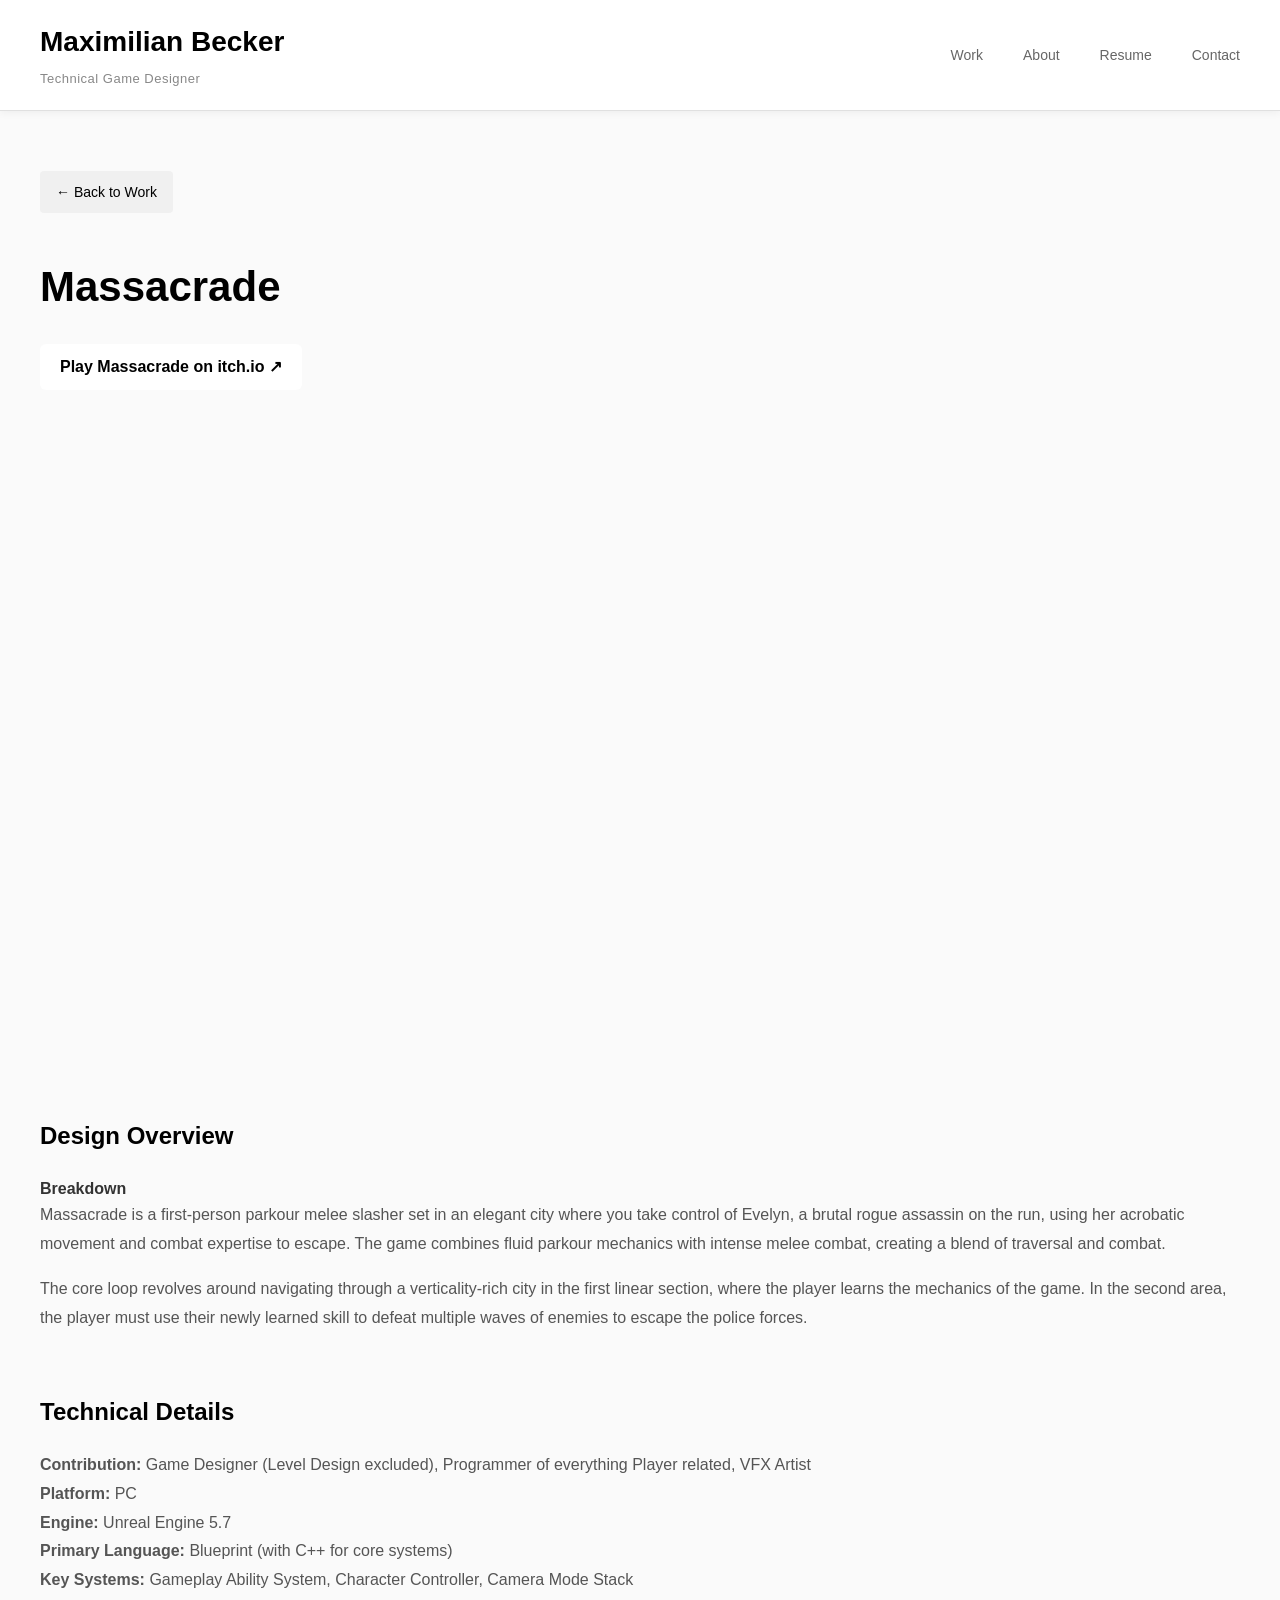
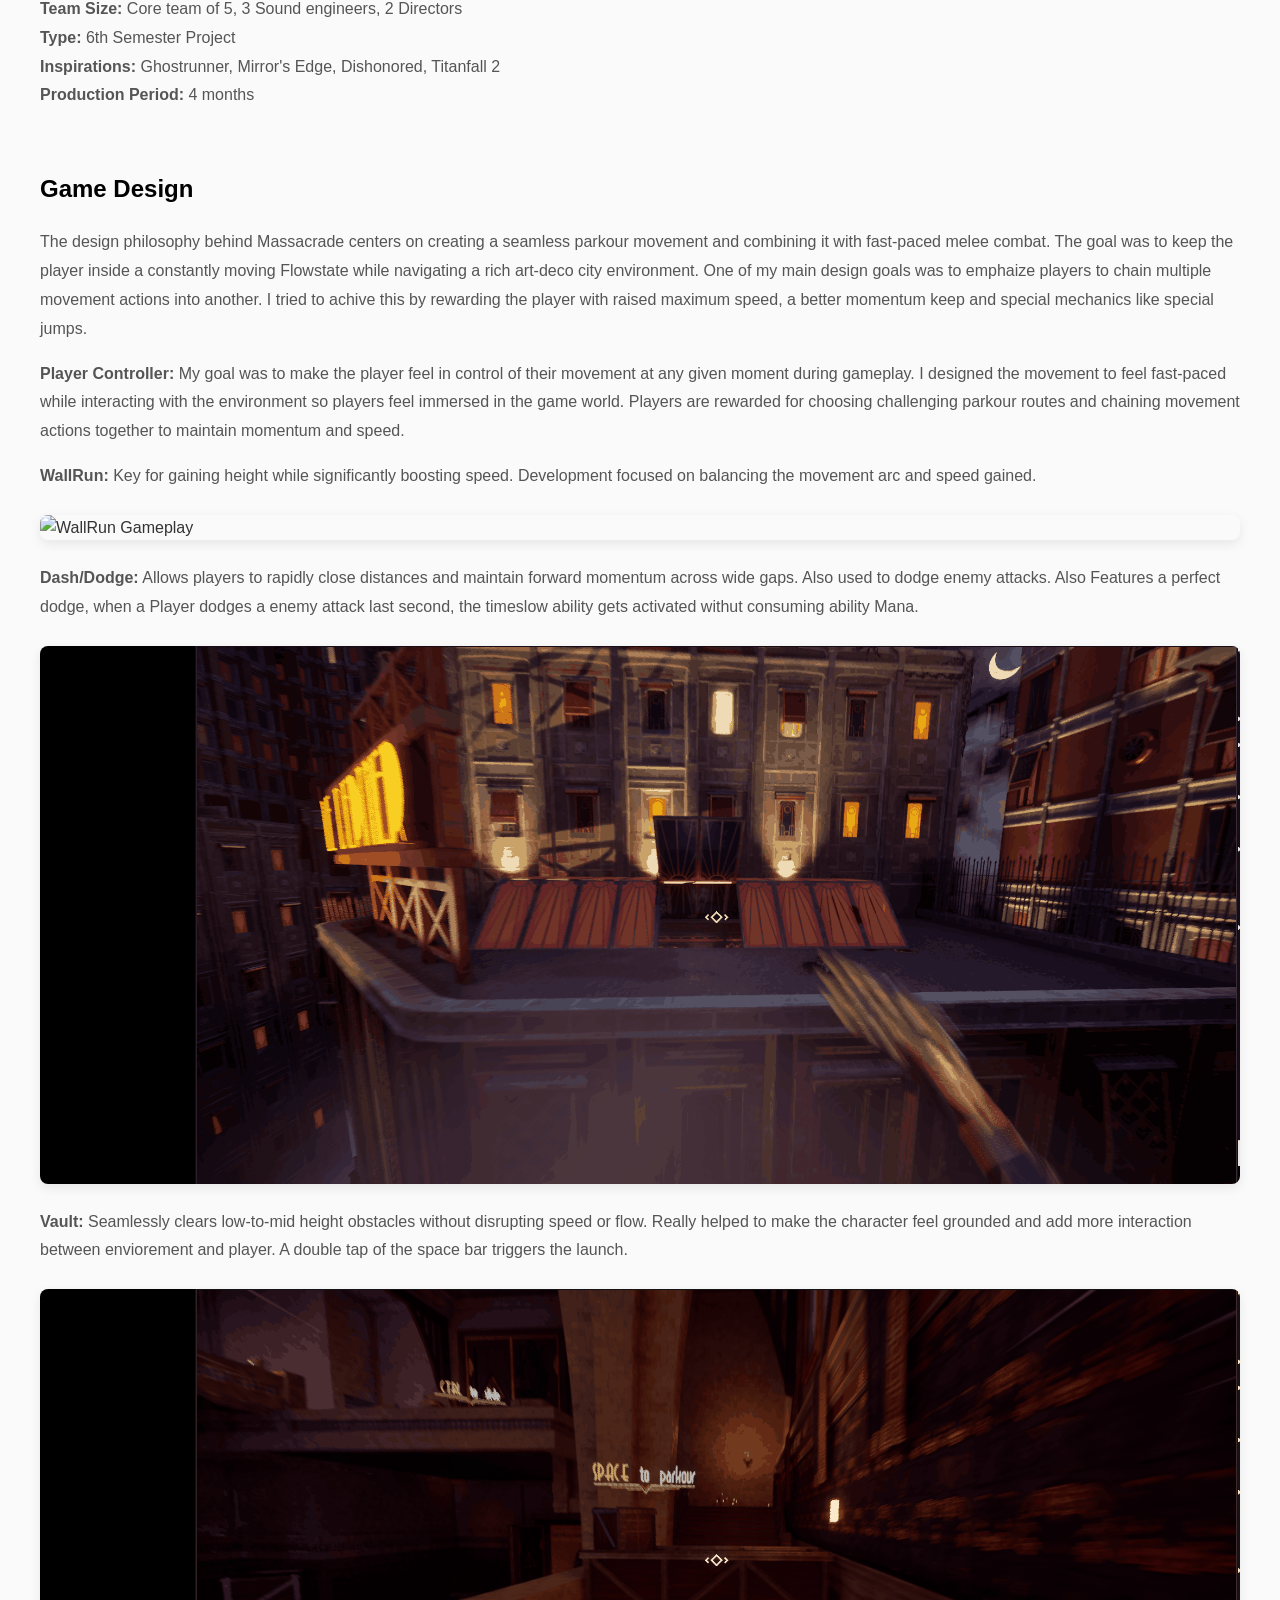
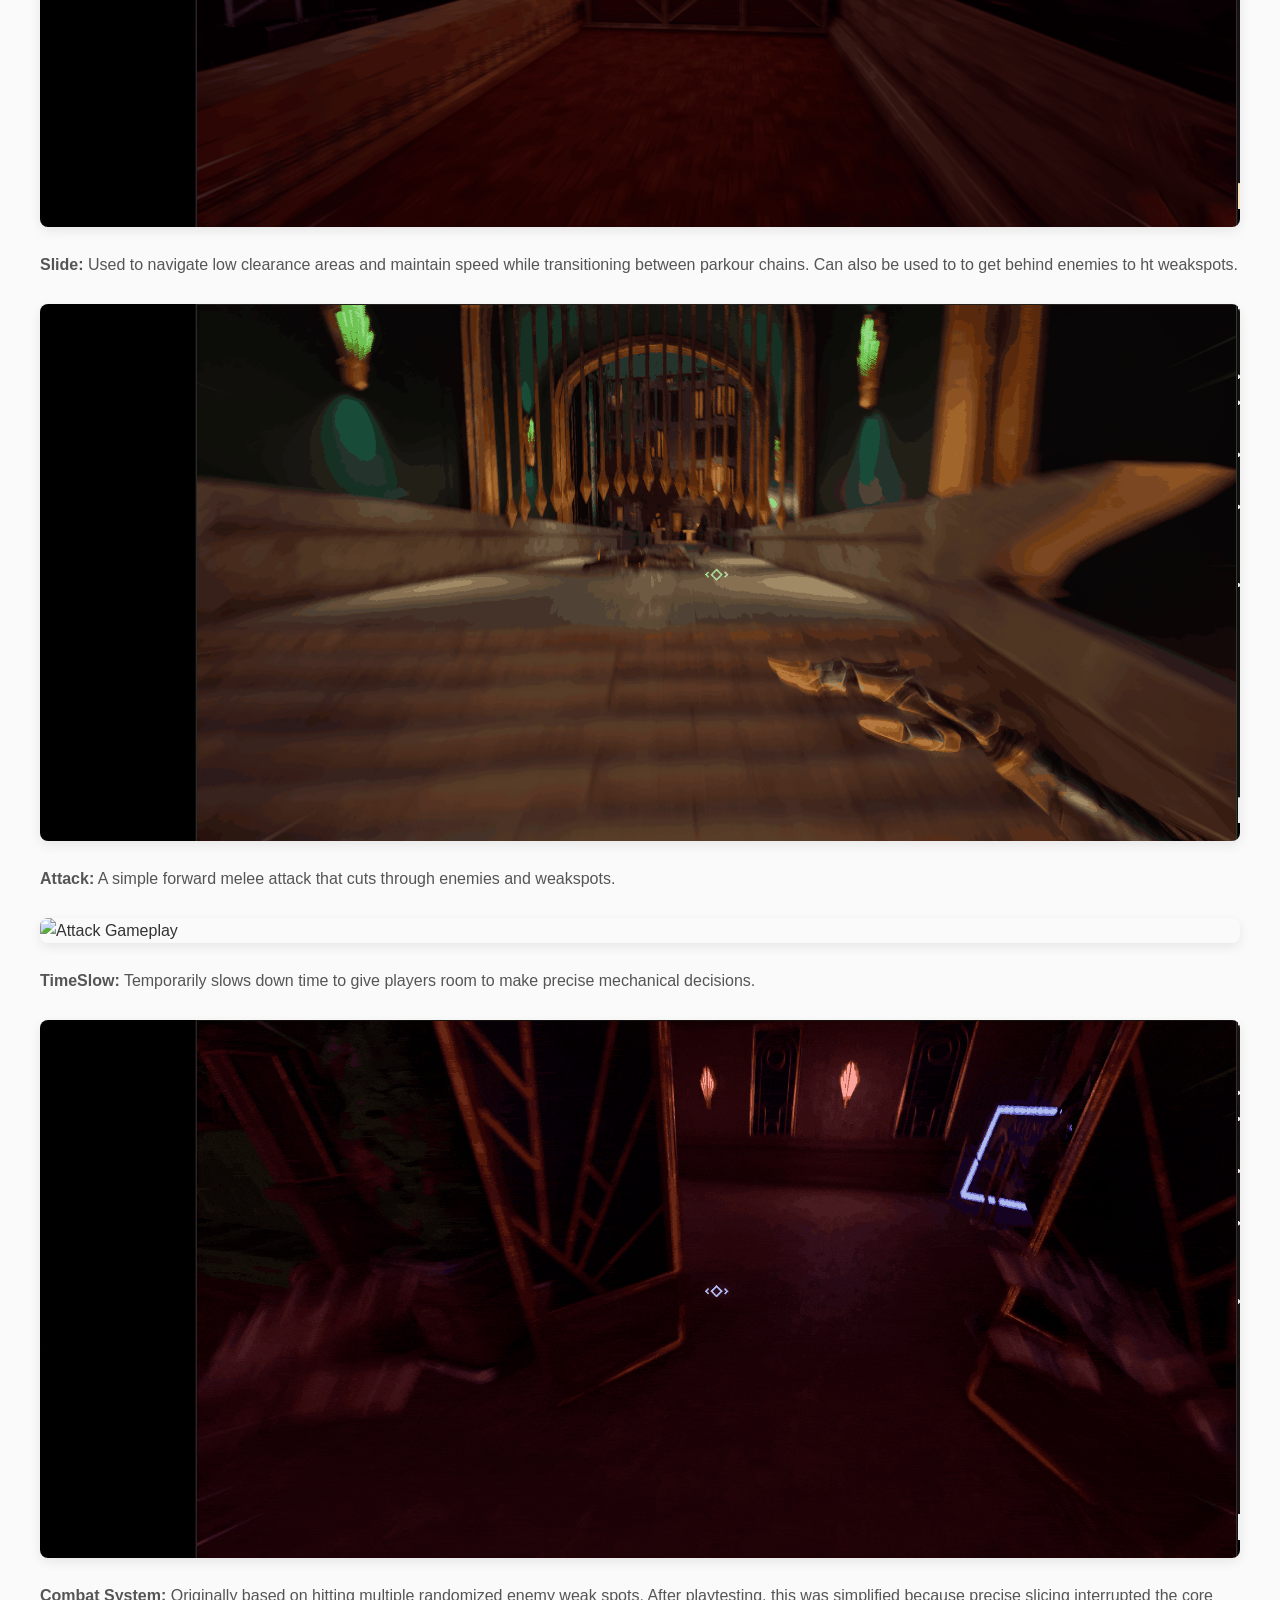
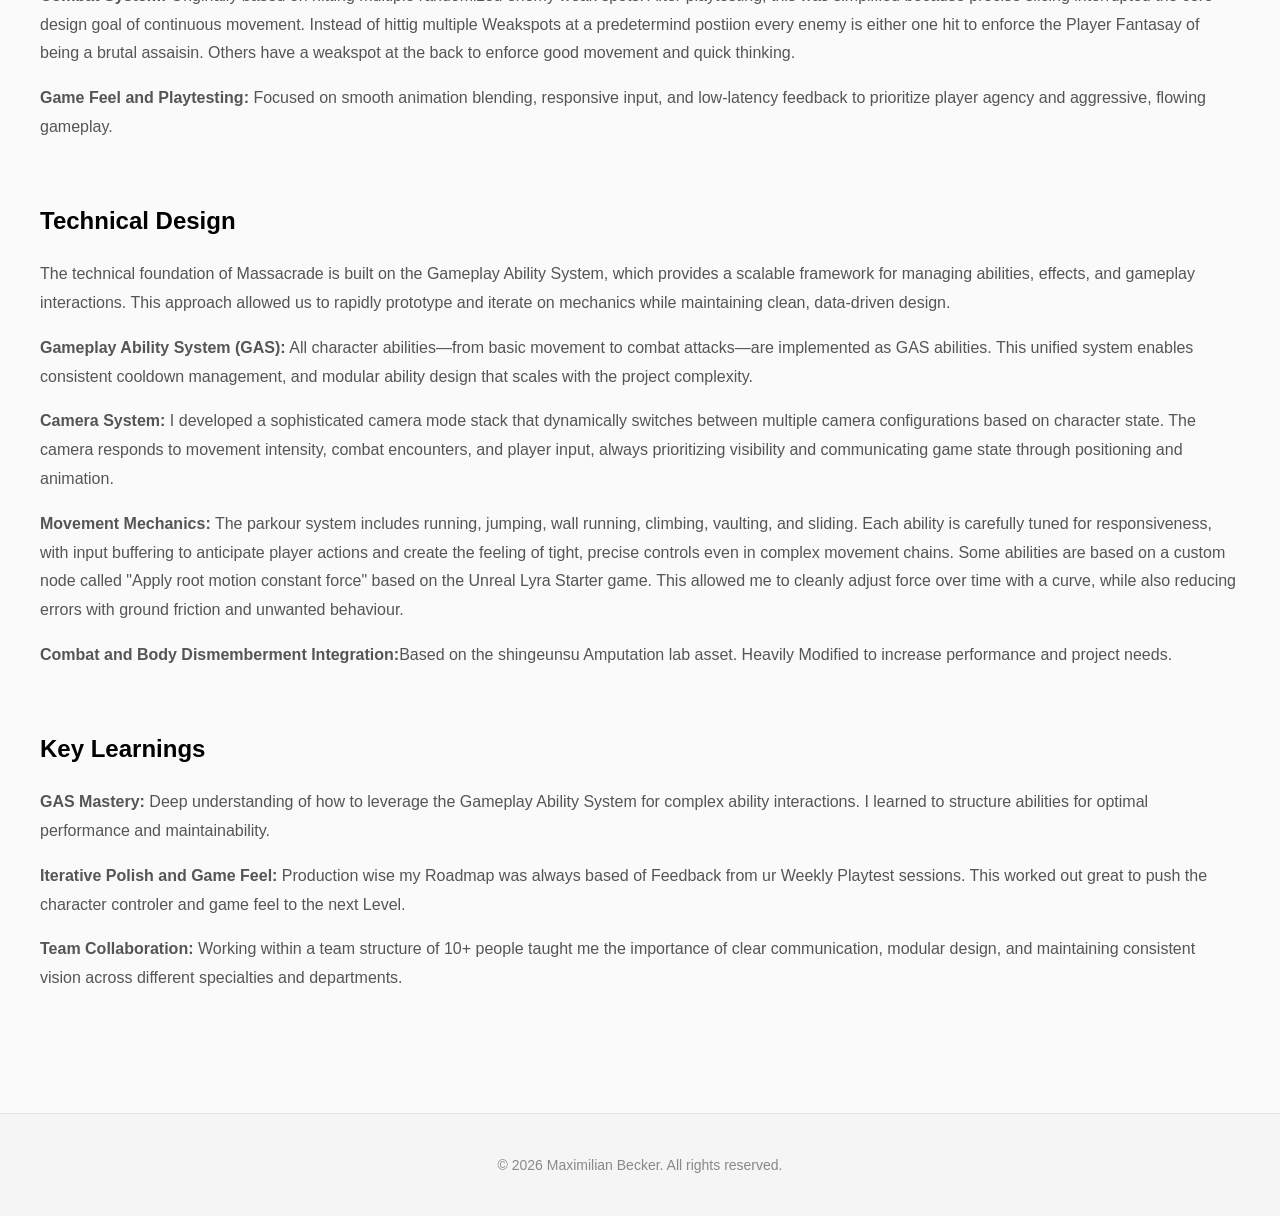
==== commit 66607ea1: "Update index.html" ====
--- a/projects/Massacrade/index.html
+++ b/projects/Massacrade/index.html
@@ -202,21 +202,15 @@
                 <h3>Key Learnings</h3>
                 <p>
                     <strong>GAS Mastery:</strong> Deep understanding of how to leverage the Gameplay Ability System for complex ability 
-                    interactions. We learned to structure abilities for optimal performance and maintainability, essential lessons for 
-                    scalable game architecture.
-                </p>
-                <p>
-                    <strong>Feedback Design:</strong> The critical importance of multi-layered feedback (visual, audio, haptic) in creating 
-                    satisfying game feel. Each mechanic requires at least three feedback channels to feel complete and responsive.
-                </p>
-                <p>
-                    <strong>Team Collaboration:</strong> Working within a team structure of 10+ people taught us the importance of clear 
+                    interactions. I learned to structure abilities for optimal performance and maintainability.
+                </p>
+                <p>
+                    <strong>Iterative Polish and Game Feel:</strong> Production wise my Roadmap was always based of Feedback from ur Weekly Playtest sessions.
+                    This worked out great to push the character controler and game feel to the next Level.
+                </p>
+                <p>
+                    <strong>Team Collaboration:</strong> Working within a team structure of 10+ people taught me the importance of clear 
                     communication, modular design, and maintaining consistent vision across different specialties and departments.
-                </p>
-                <p>
-                    <strong>Iterative Polish:</strong> The importance of continuous playtesting and refinement in achieving professional-level 
-                    game feel. Small tweaks to animation timing, camera response, and feedback systems compound into dramatically improved 
-                    player experience.
                 </p>
             </div>
 
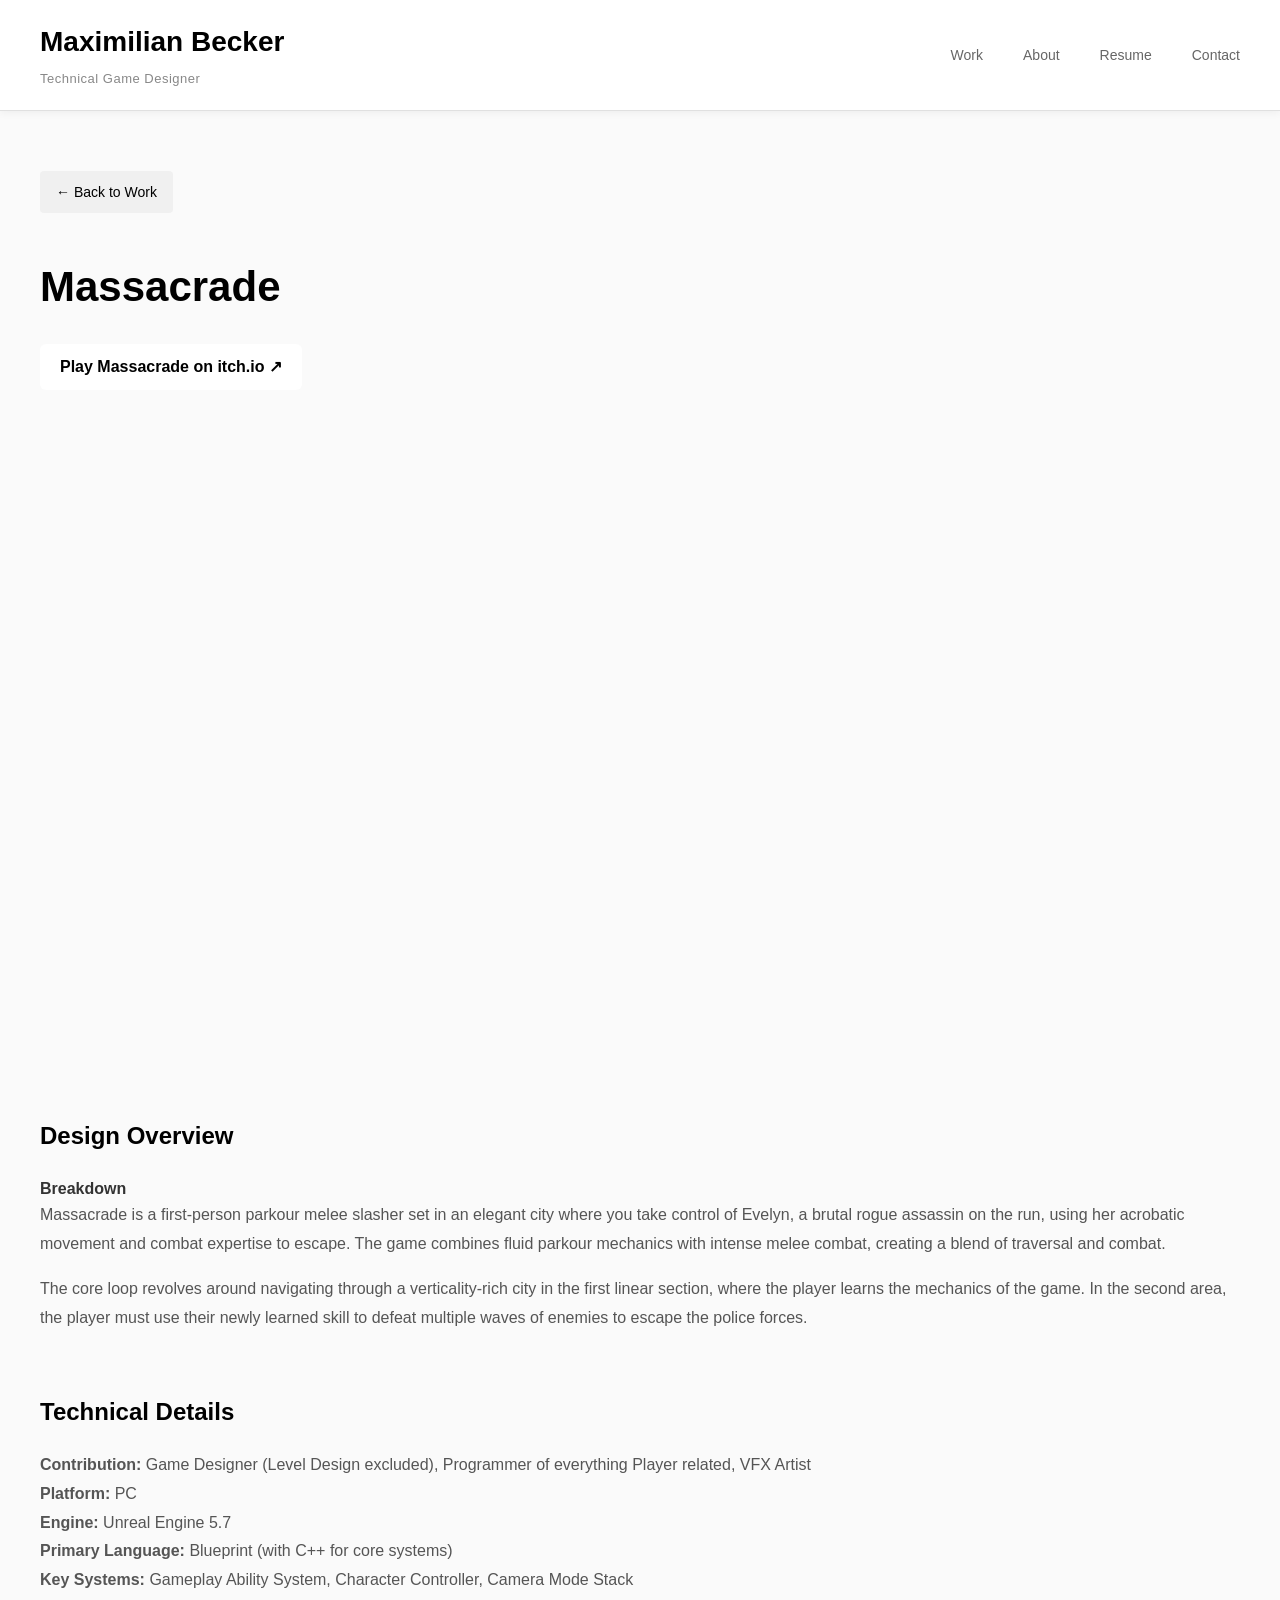
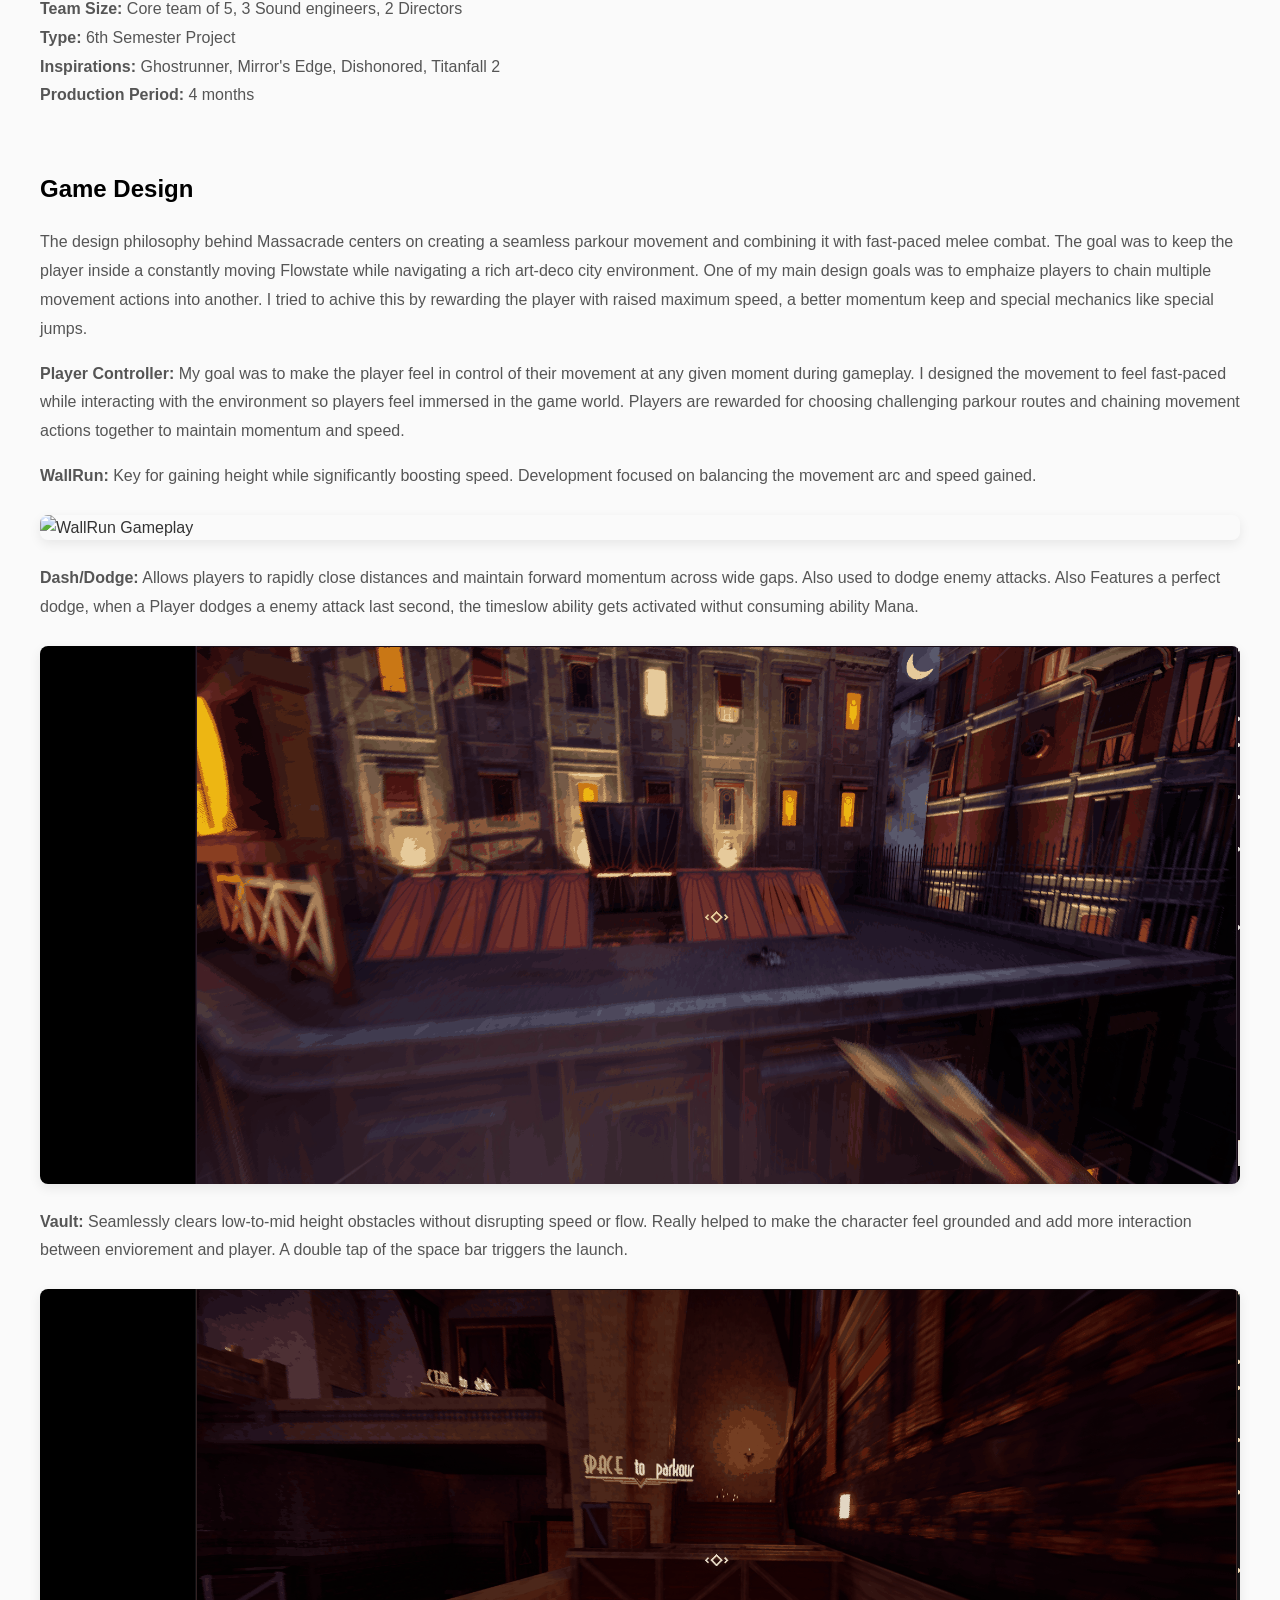
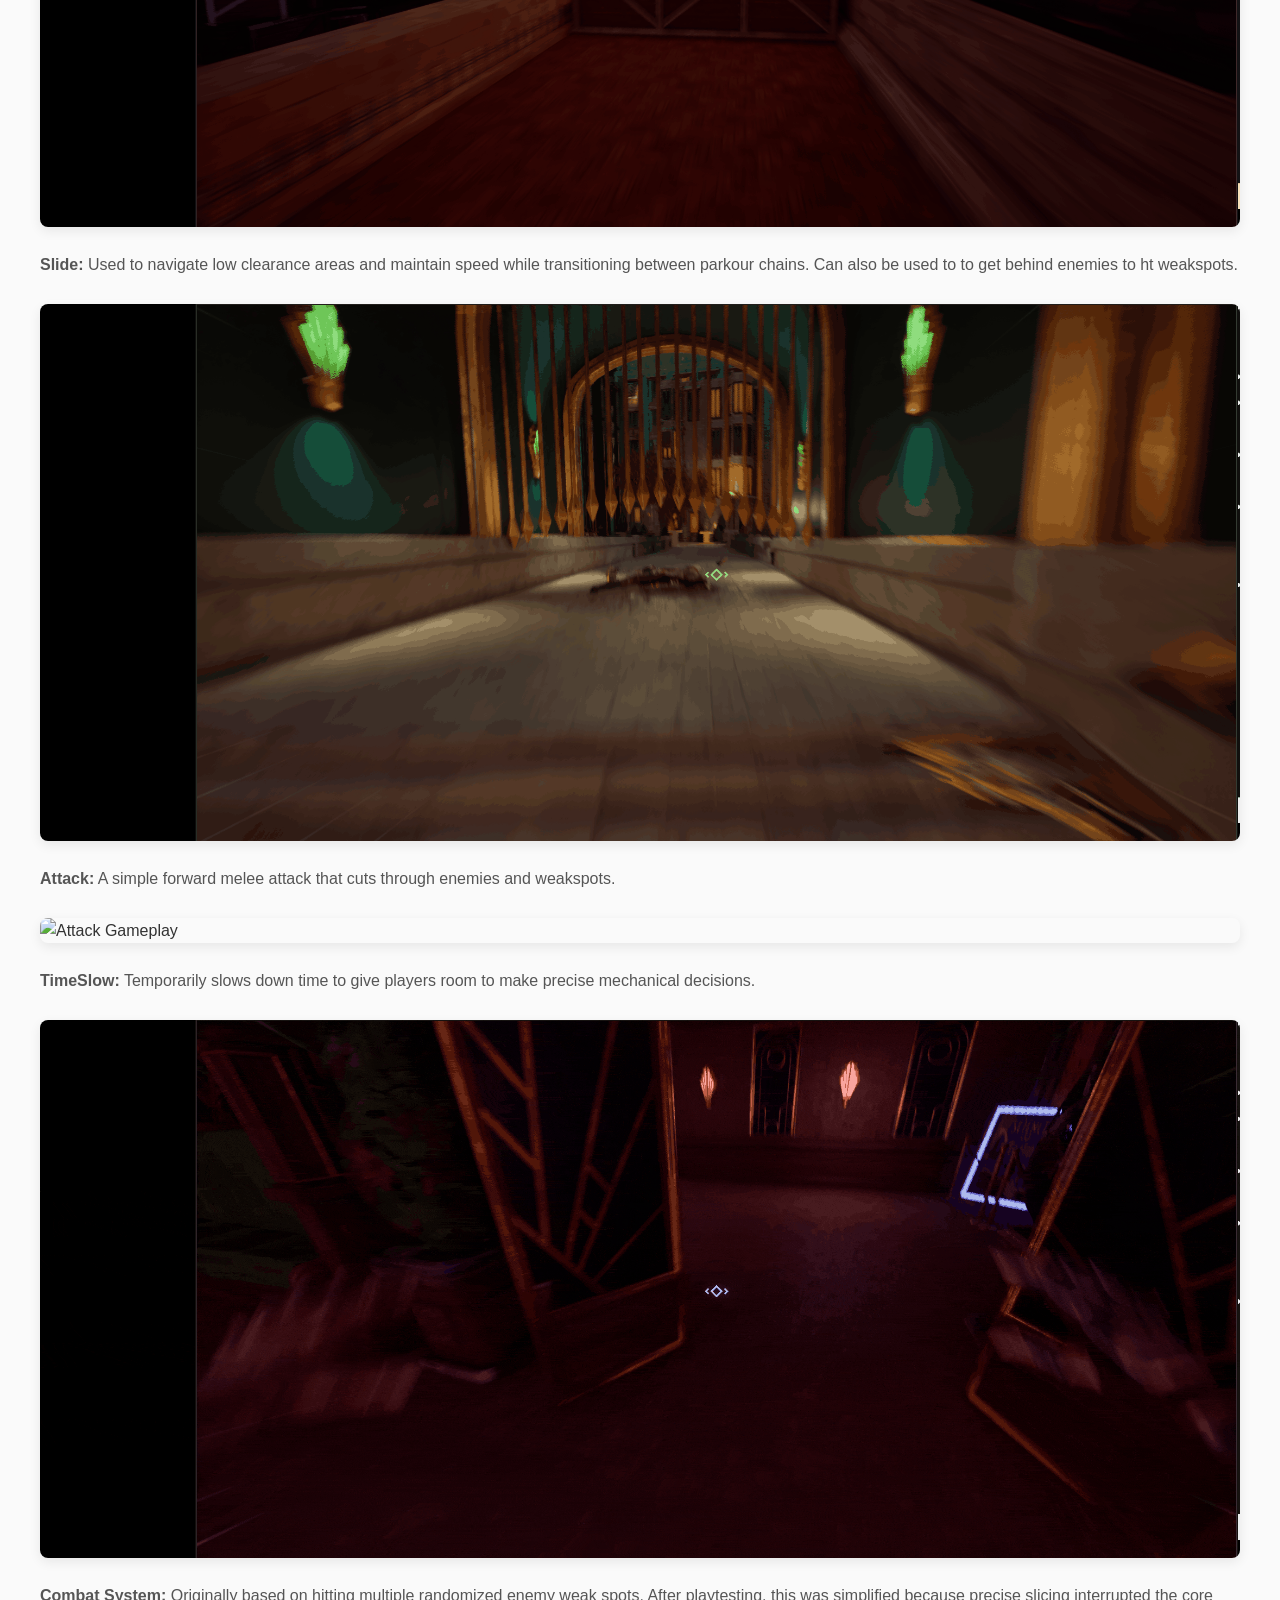
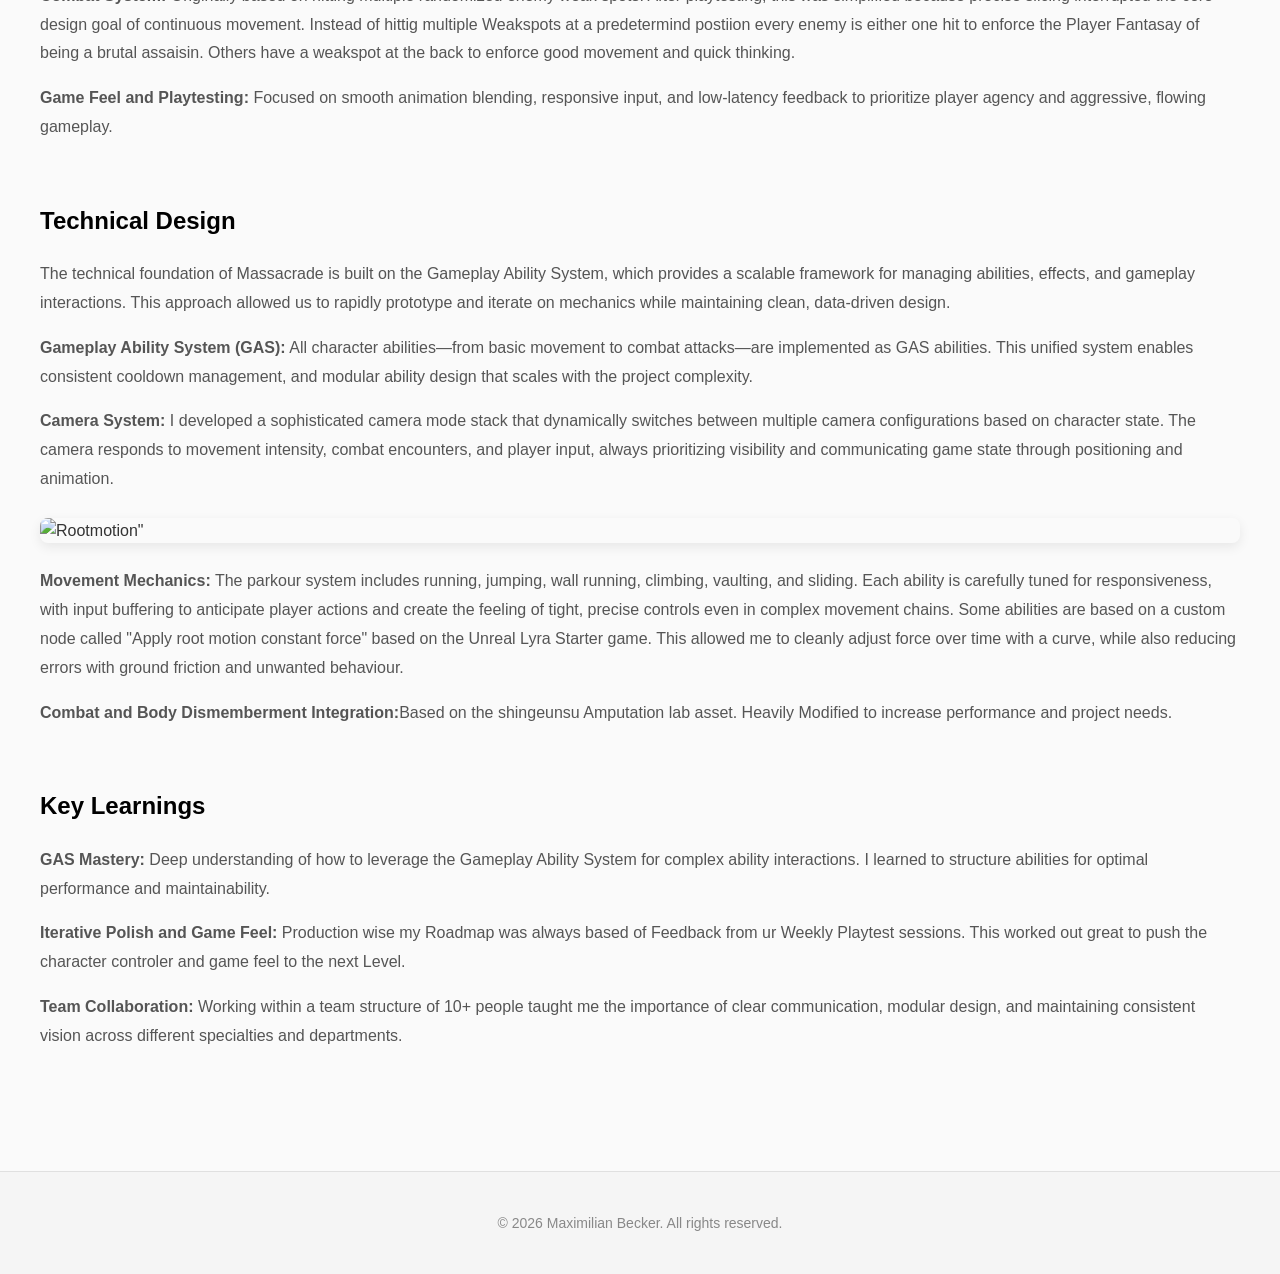
==== commit 46535477: "Update index.html" ====
--- a/projects/Massacrade/index.html
+++ b/projects/Massacrade/index.html
@@ -184,6 +184,7 @@
                     camera configurations based on character state. The camera responds to movement intensity, combat encounters, and player 
                     input, always prioritizing visibility and communicating game state through positioning and animation.
                 </p>
+                <img src="../../images/RootMotion.png" alt=Rootmotion" class="project-image">
                 <p>
                     <strong>Movement Mechanics:</strong> The parkour system includes running, jumping, wall running, climbing, vaulting, and 
                     sliding. Each ability is carefully tuned for responsiveness, with input buffering to anticipate player actions and create 
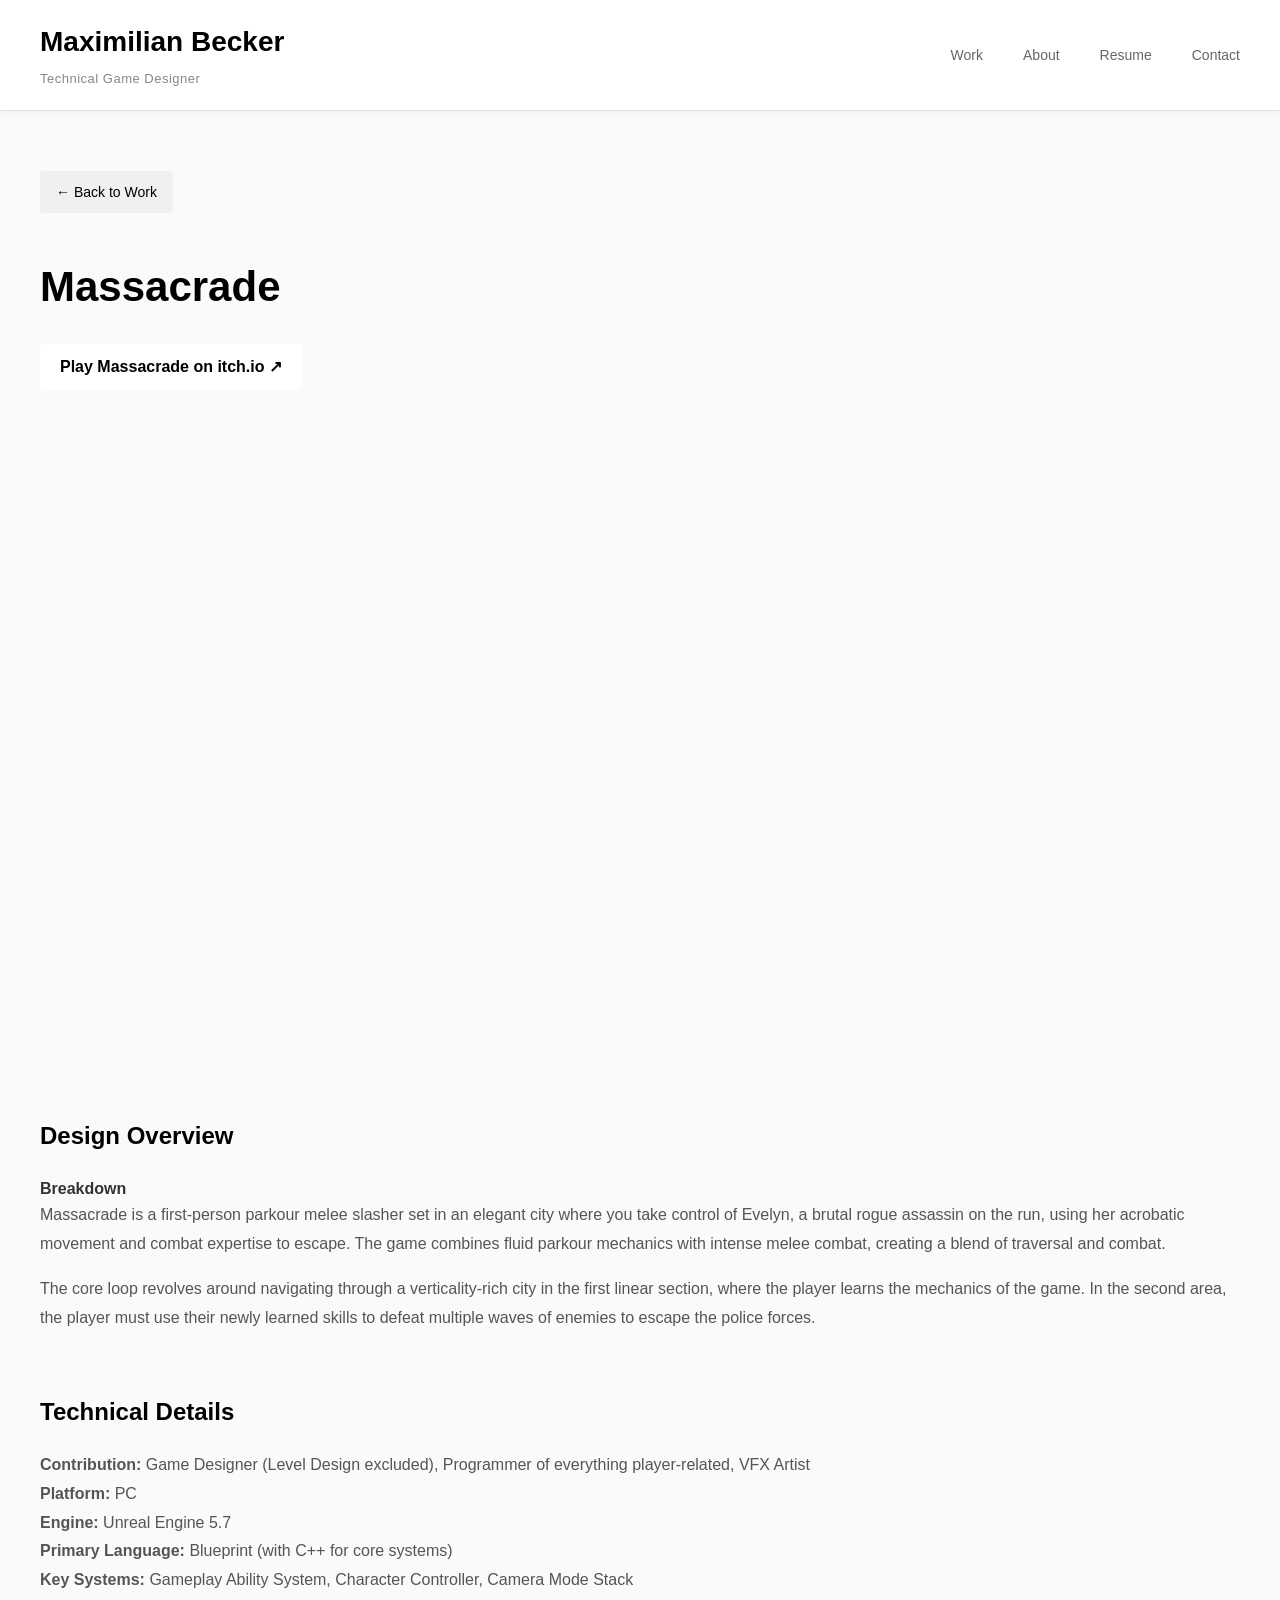
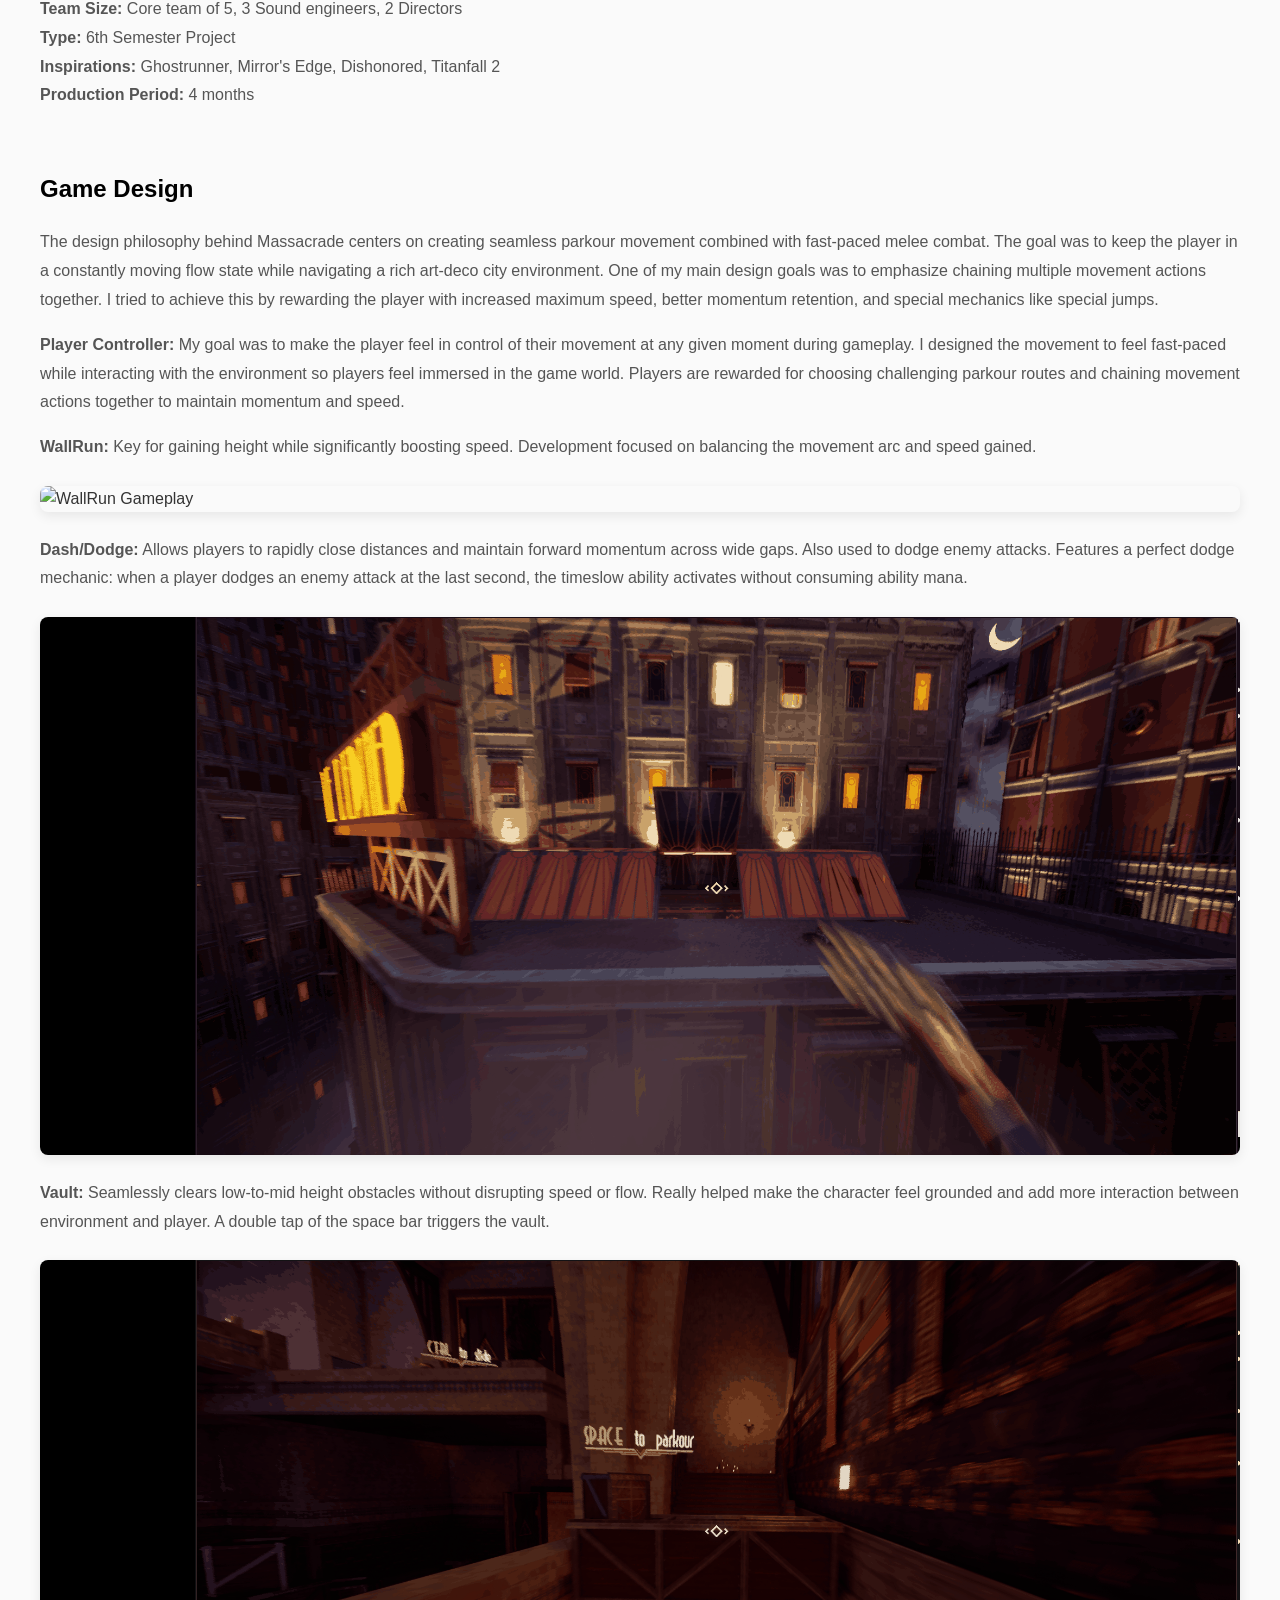
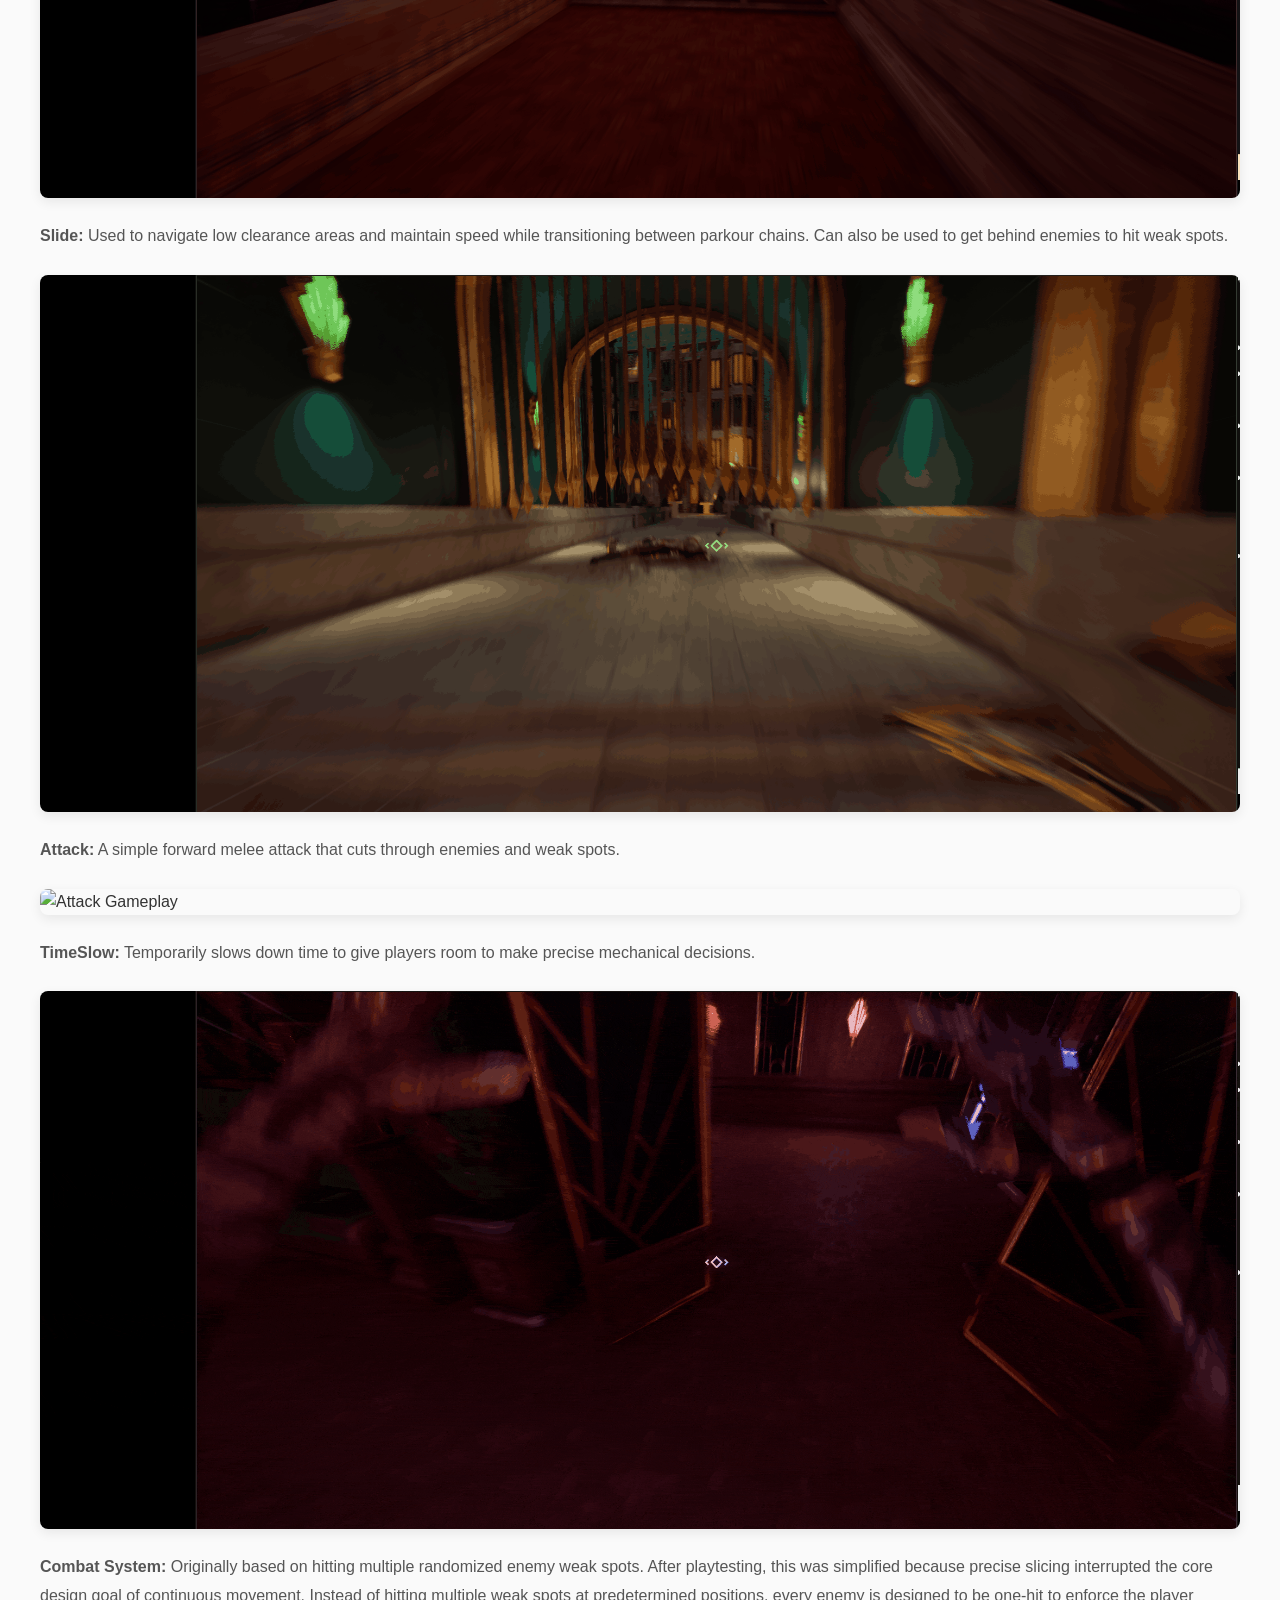
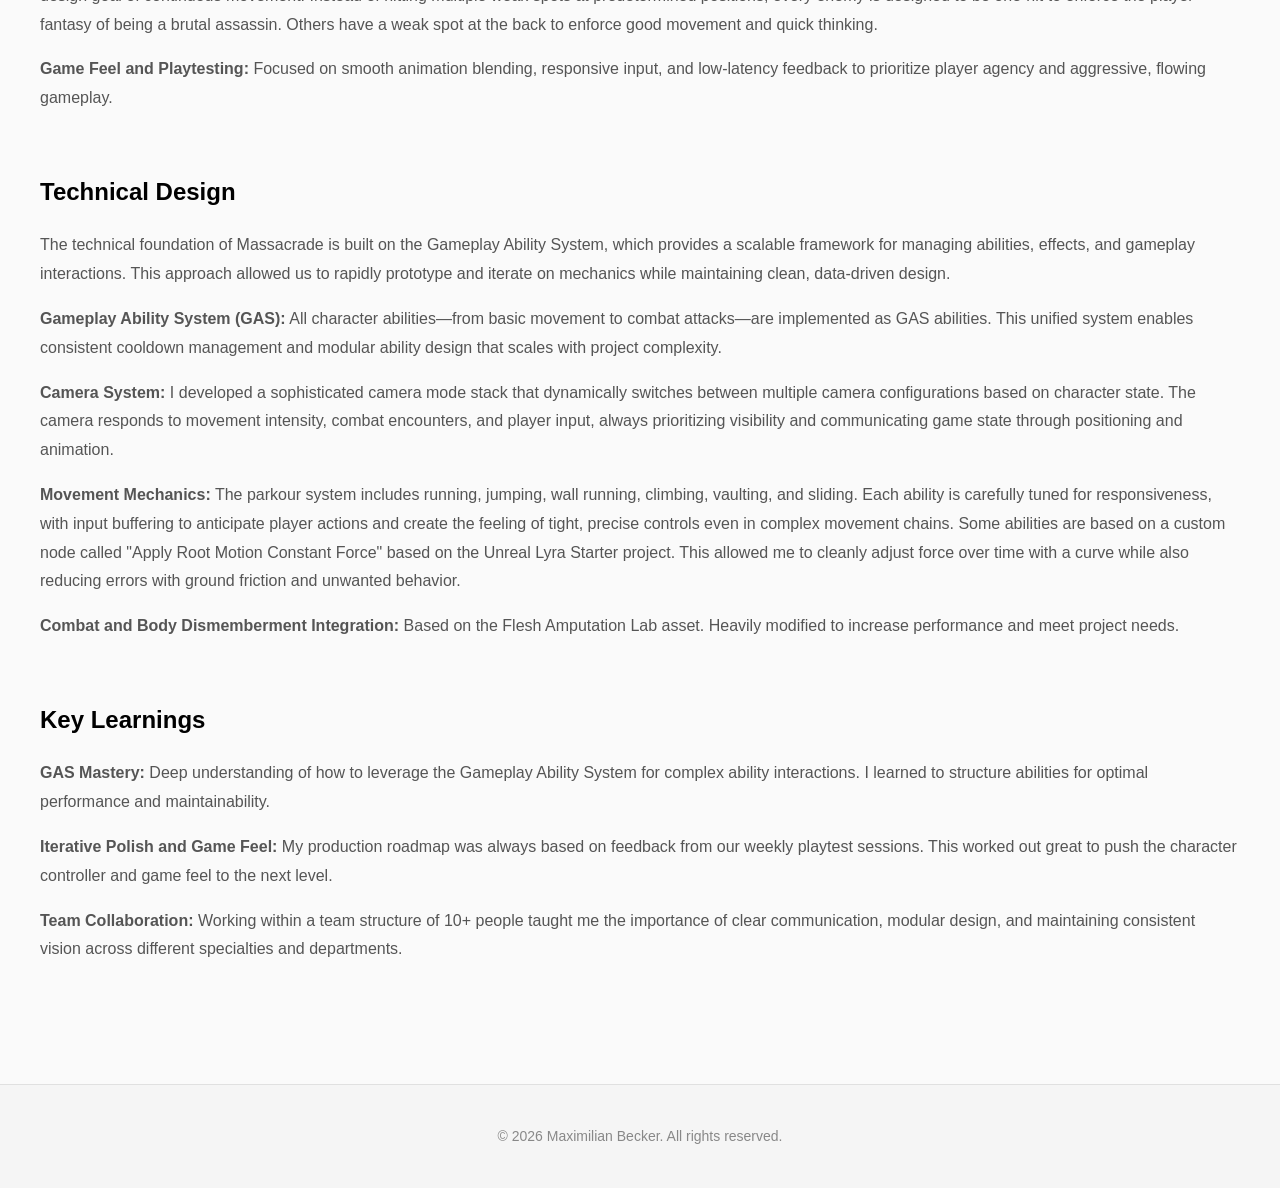
==== commit 92b78f23: "Update index.html" ====
--- a/projects/Massacrade/index.html
+++ b/projects/Massacrade/index.html
@@ -67,7 +67,7 @@
                 </p>
                 <p>
                     The core loop revolves around navigating through a verticality-rich city in the first linear section, where the player learns the mechanics of the game.
-                    In the second area, the player must use their newly learned skill to defeat multiple waves of enemies to escape the police forces.
+                    In the second area, the player must use their newly learned skills to defeat multiple waves of enemies to escape the police forces.
                 </p>
             </div>
 
@@ -75,7 +75,7 @@
             <div class="project-section">
                 <h3>Technical Details</h3>
                 <p>
-                    <strong>Contribution:</strong> Game Designer (Level Design excluded), Programmer of everything Player related, VFX Artist<br>
+                    <strong>Contribution:</strong> Game Designer (Level Design excluded), Programmer of everything player-related, VFX Artist<br>
                     <strong>Platform:</strong> PC<br>
                     <strong>Engine:</strong> Unreal Engine 5.7<br>
                     <strong>Primary Language:</strong> Blueprint (with C++ for core systems)<br>
@@ -87,13 +87,14 @@
                 </p>
             </div>
 
+            <!-- Section 4: Game Design -->
             <div class="project-section">
                 <h3>Game Design</h3>
                 <p>
-                    The design philosophy behind Massacrade centers on creating a seamless parkour movement and combining it with fast-paced melee combat.
-                    The goal was to keep the player inside a constantly moving Flowstate while navigating a rich art-deco city environment. One of my main design goals was
-                    to emphaize players to chain multiple movement actions into another. I tried to achive this by rewarding the player with raised maximum speed, a better
-                    momentum keep and special mechanics like special jumps.
+                    The design philosophy behind Massacrade centers on creating seamless parkour movement combined with fast-paced melee combat.
+                    The goal was to keep the player in a constantly moving flow state while navigating a rich art-deco city environment. One of my main design goals was
+                    to emphasize chaining multiple movement actions together. I tried to achieve this by rewarding the player with increased maximum speed, better
+                    momentum retention, and special mechanics like special jumps.
                 </p>
                 <p>
                     <strong>Player Controller:</strong> My goal was to make the player feel in control of their movement at any given moment during gameplay.
@@ -105,45 +106,43 @@
                     <strong>WallRun:</strong> Key for gaining height while significantly boosting speed. Development focused on balancing the movement arc and speed gained.
                 </p>
 
-                
-
-    
-                <div class="gif-wrapper">
-                <img src="../../images/Presentation_Wallrun.gif" alt="WallRun Gameplay" class="project-gif">
+                <div class="gif-wrapper">
+                    <img src="../../images/Presentation_Wallrun.gif" alt="WallRun Gameplay" class="project-gif">
                 </div> 
                 
                 <p>
                     <strong>Dash/Dodge:</strong> Allows players to rapidly close distances and maintain forward momentum across wide gaps. Also used to dodge enemy attacks.
-                    Also Features a perfect dodge, when a Player dodges a enemy attack last second, the timeslow ability gets activated withut consuming ability Mana.
-                </p>
-                
-                <div class="gif-wrapper">
-                <img src="../../images/Presentation_Dash.gif" alt="Dash Gameplay" class="project-gif">
-                </div> 
-                
-                <p>
-                    <strong>Vault:</strong> Seamlessly clears low-to-mid height obstacles without disrupting speed or flow. Really helped to make the character feel grounded
-                    and add more interaction between enviorement and player. A double tap of the space bar triggers the launch.
-                </p>
-                
-                <div class="gif-wrapper">
-                <img src="../../images/Presentation_Vault.gif" alt="Vault Gameplay" class="project-gif">
+                    Features a perfect dodge mechanic: when a player dodges an enemy attack at the last second, the timeslow ability activates without consuming ability mana.
+                </p>
+                
+                <div class="gif-wrapper">
+                    <img src="../../images/Presentation_Dash.gif" alt="Dash Gameplay" class="project-gif">
+                </div> 
+                
+                <p>
+                    <strong>Vault:</strong> Seamlessly clears low-to-mid height obstacles without disrupting speed or flow. Really helped make the character feel grounded
+                    and add more interaction between environment and player. A double tap of the space bar triggers the vault.
+                </p>
+                
+                <div class="gif-wrapper">
+                    <img src="../../images/Presentation_Vault.gif" alt="Vault Gameplay" class="project-gif">
                 </div> 
                 
                 <p>
                     <strong>Slide:</strong> Used to navigate low clearance areas and maintain speed while transitioning between parkour chains. Can also be used to 
-                    to get behind enemies to ht weakspots.
-                </p>
-                
-                <div class="gif-wrapper">
-                <img src="../../images/Presentation_Slide.gif" alt="Slide Gameplay" class="project-gif">
-                </div> 
-                <p>
-                    <strong>Attack:</strong> A simple forward melee attack that cuts through enemies and weakspots.
-                </p>
-
-                <div class="gif-wrapper">
-                <img src="../../images/Presentation_Slice.gif" alt="Attack Gameplay" class="project-gif">
+                    get behind enemies to hit weak spots.
+                </p>
+                
+                <div class="gif-wrapper">
+                    <img src="../../images/Presentation_Slide.gif" alt="Slide Gameplay" class="project-gif">
+                </div> 
+
+                <p>
+                    <strong>Attack:</strong> A simple forward melee attack that cuts through enemies and weak spots.
+                </p>
+
+                <div class="gif-wrapper">
+                    <img src="../../images/Presentation_Slice.gif" alt="Attack Gameplay" class="project-gif">
                 </div> 
                 
                 <p>
@@ -151,20 +150,19 @@
                 </p>
 
                 <div class="gif-wrapper">
-                <img src="../../images/Presentation_Timeslow.gif" alt="TimeSlow Gameplay" class="project-gif">
+                    <img src="../../images/Presentation_Timeslow.gif" alt="TimeSlow Gameplay" class="project-gif">
                 </div> 
                 
                 <p>
                     <strong>Combat System:</strong> Originally based on hitting multiple randomized enemy weak spots. After playtesting,
-                    this was simplified because precise slicing interrupted the core design goal of continuous movement. Instead of hittig multiple Weakspots at a predetermind postiion
-                    every enemy is either one hit to enforce the Player Fantasay of being a brutal assaisin. Others have a weakspot at the back to enforce good movement and quick thinking.
-                    
+                    this was simplified because precise slicing interrupted the core design goal of continuous movement. Instead of hitting multiple weak spots at predetermined positions,
+                    every enemy is designed to be one-hit to enforce the player fantasy of being a brutal assassin. Others have a weak spot at the back to enforce good movement and quick thinking.
                 </p>
             
                 <p>
                     <strong>Game Feel and Playtesting:</strong> Focused on smooth animation blending, responsive input, and low-latency feedback to prioritize player agency and aggressive, flowing gameplay.
                 </p>
-             </div>
+            </div>
 
             <!-- Section 5: Technical Design -->
             <div class="project-section">
@@ -176,25 +174,24 @@
                 </p>
                 <p>
                     <strong>Gameplay Ability System (GAS):</strong> All character abilities—from basic movement to combat attacks—are implemented 
-                    as GAS abilities. This unified system enables consistent cooldown management, and 
-                    modular ability design that scales with the project complexity. 
+                    as GAS abilities. This unified system enables consistent cooldown management and 
+                    modular ability design that scales with project complexity. 
                 </p>
                 <p>
                     <strong>Camera System:</strong> I developed a sophisticated camera mode stack that dynamically switches between multiple 
                     camera configurations based on character state. The camera responds to movement intensity, combat encounters, and player 
                     input, always prioritizing visibility and communicating game state through positioning and animation.
                 </p>
-                <img src="../../images/RootMotion.png" alt=Rootmotion" class="project-image">
+                
                 <p>
                     <strong>Movement Mechanics:</strong> The parkour system includes running, jumping, wall running, climbing, vaulting, and 
                     sliding. Each ability is carefully tuned for responsiveness, with input buffering to anticipate player actions and create 
-                    the feeling of tight, precise controls even in complex movement chains.
-                    Some abilities are based on a custom node called "Apply root motion constant force" based on the Unreal Lyra Starter game. This allowed me to
-                    cleanly adjust force over time with a curve, while also reducing errors with ground friction and unwanted behaviour.
-                </p>
-                <p>
-                    <strong>Combat and Body Dismemberment Integration:</strong>Based on the shingeunsu Amputation lab asset. Heavily Modified to increase performance 
-                    and project needs.
+                    the feeling of tight, precise controls even in complex movement chains. Some abilities are based on a custom node called "Apply Root Motion Constant Force" based on the Unreal Lyra Starter project. This allowed me to
+                    cleanly adjust force over time with a curve while also reducing errors with ground friction and unwanted behavior.
+                </p>
+                <p>
+                    <strong>Combat and Body Dismemberment Integration:</strong> Based on the Flesh Amputation Lab asset. Heavily modified to increase performance 
+                    and meet project needs.
                 </p>
             </div>
 
@@ -206,8 +203,8 @@
                     interactions. I learned to structure abilities for optimal performance and maintainability.
                 </p>
                 <p>
-                    <strong>Iterative Polish and Game Feel:</strong> Production wise my Roadmap was always based of Feedback from ur Weekly Playtest sessions.
-                    This worked out great to push the character controler and game feel to the next Level.
+                    <strong>Iterative Polish and Game Feel:</strong> My production roadmap was always based on feedback from our weekly playtest sessions.
+                    This worked out great to push the character controller and game feel to the next level.
                 </p>
                 <p>
                     <strong>Team Collaboration:</strong> Working within a team structure of 10+ people taught me the importance of clear 
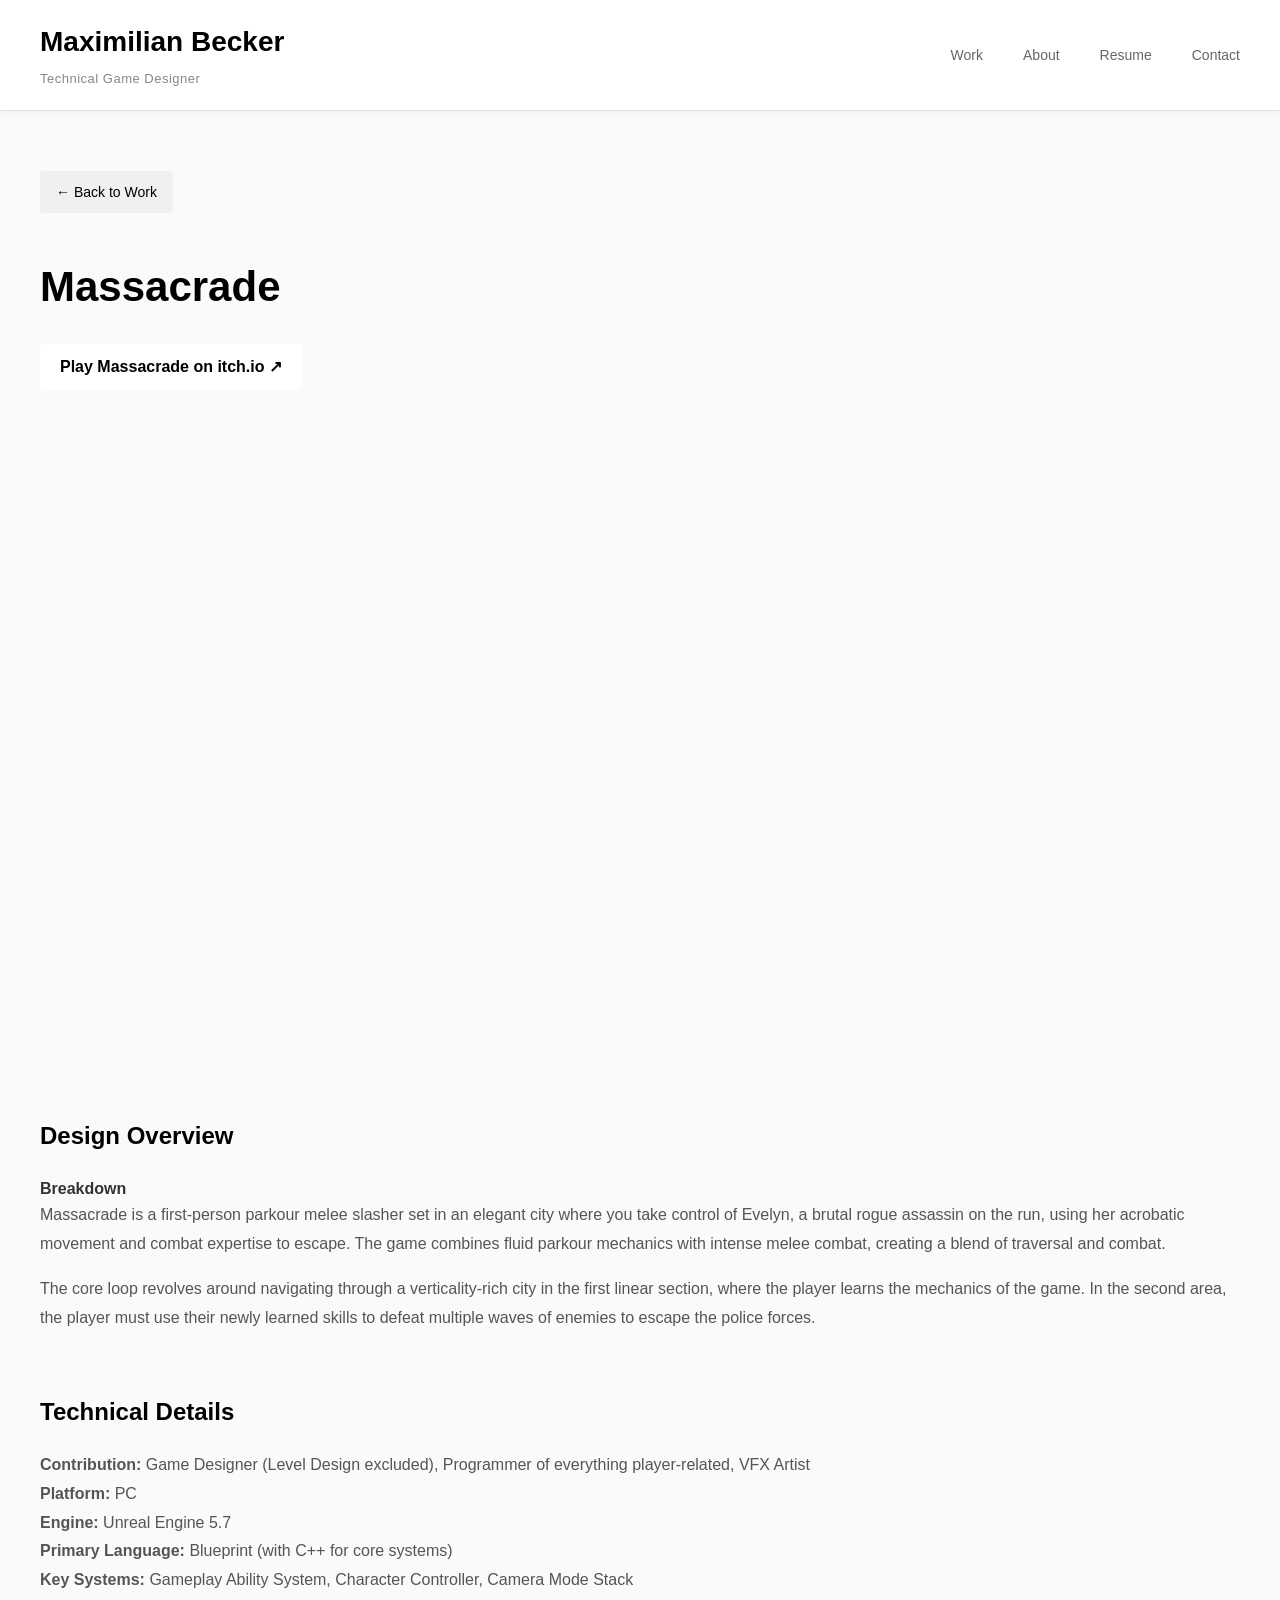
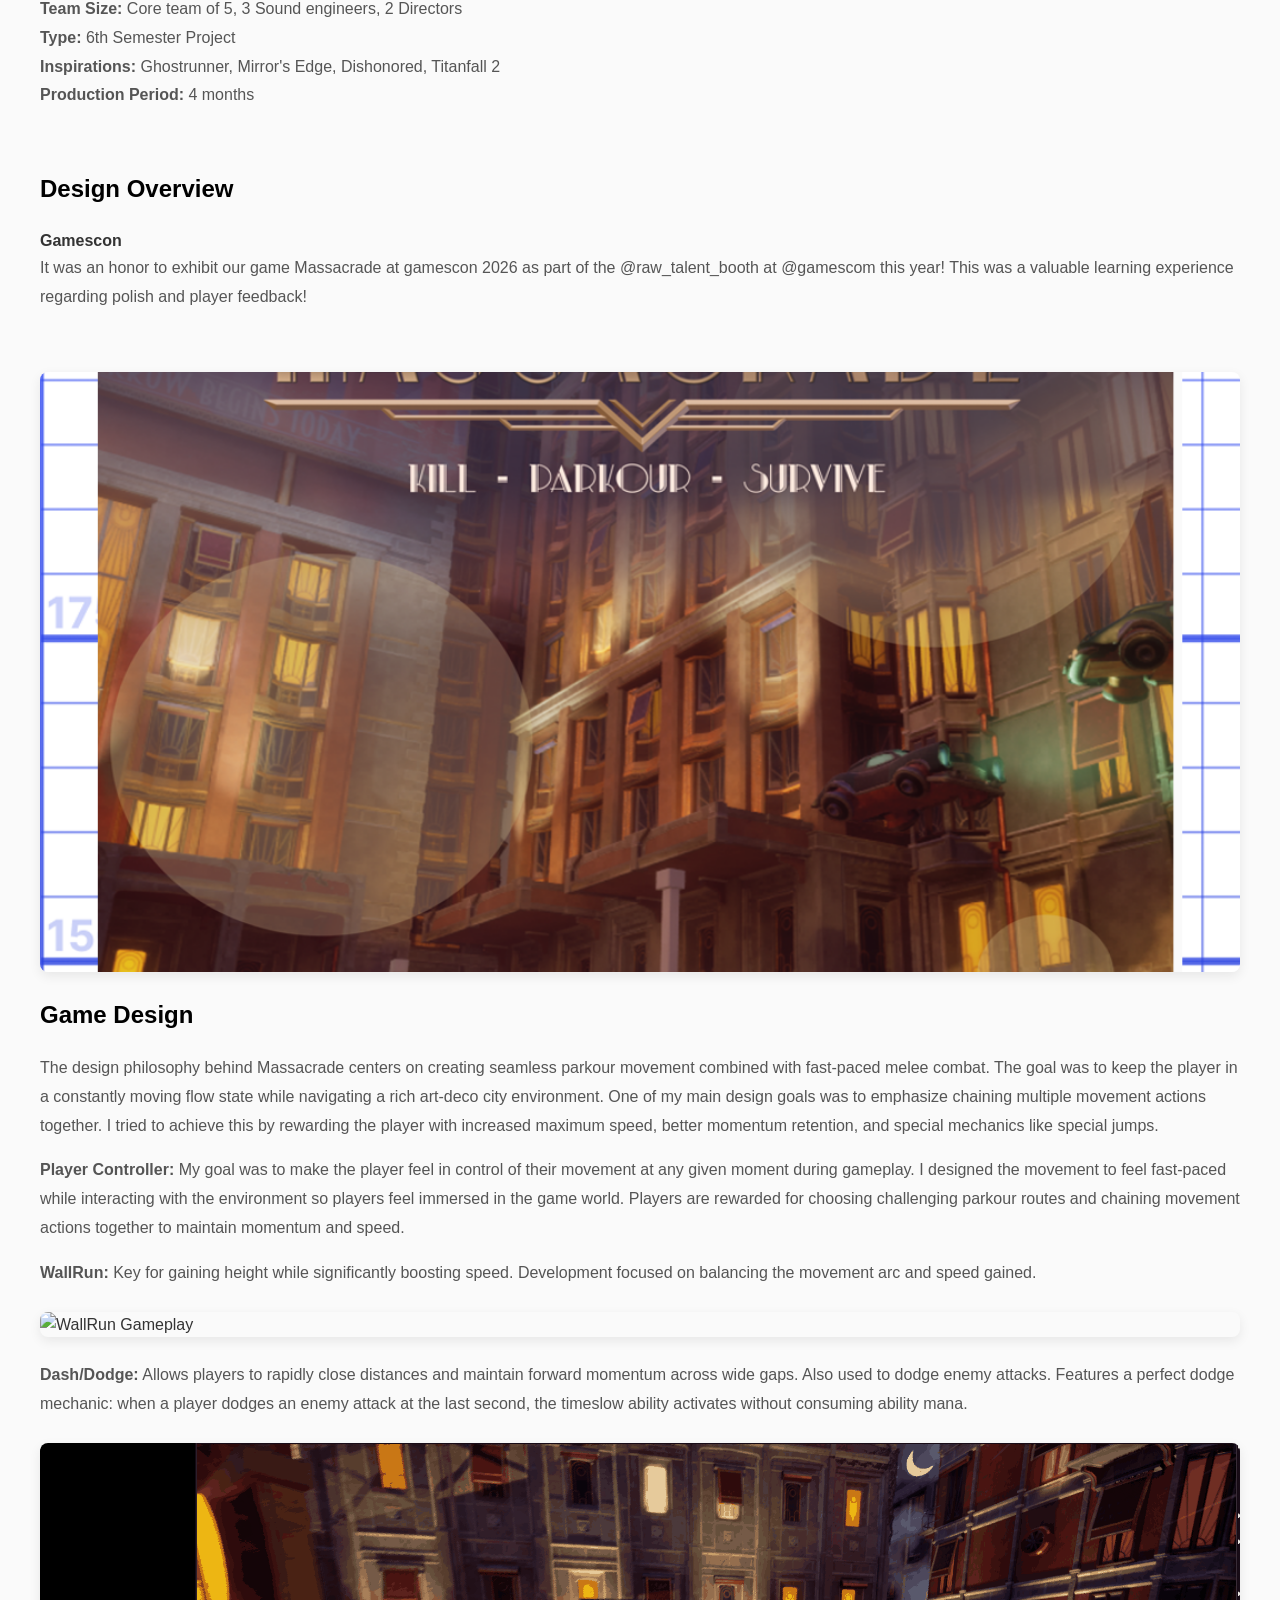
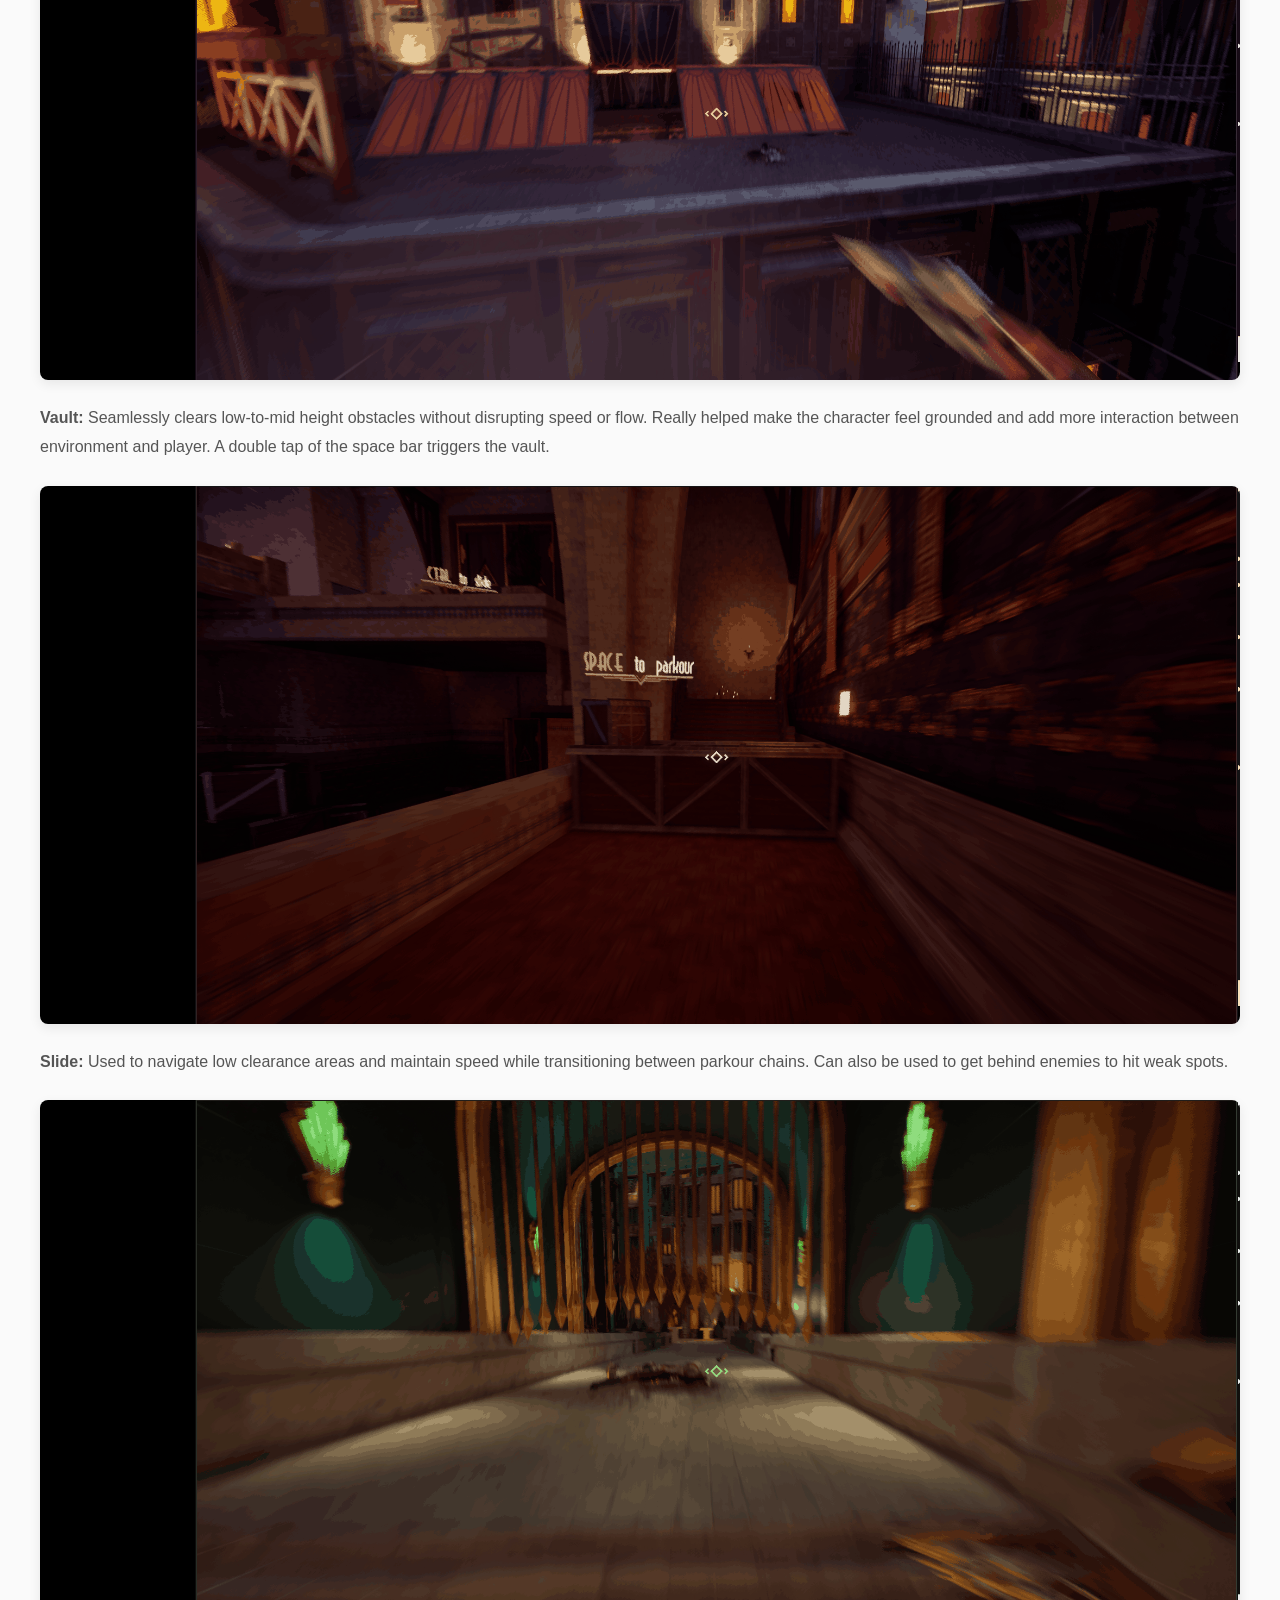
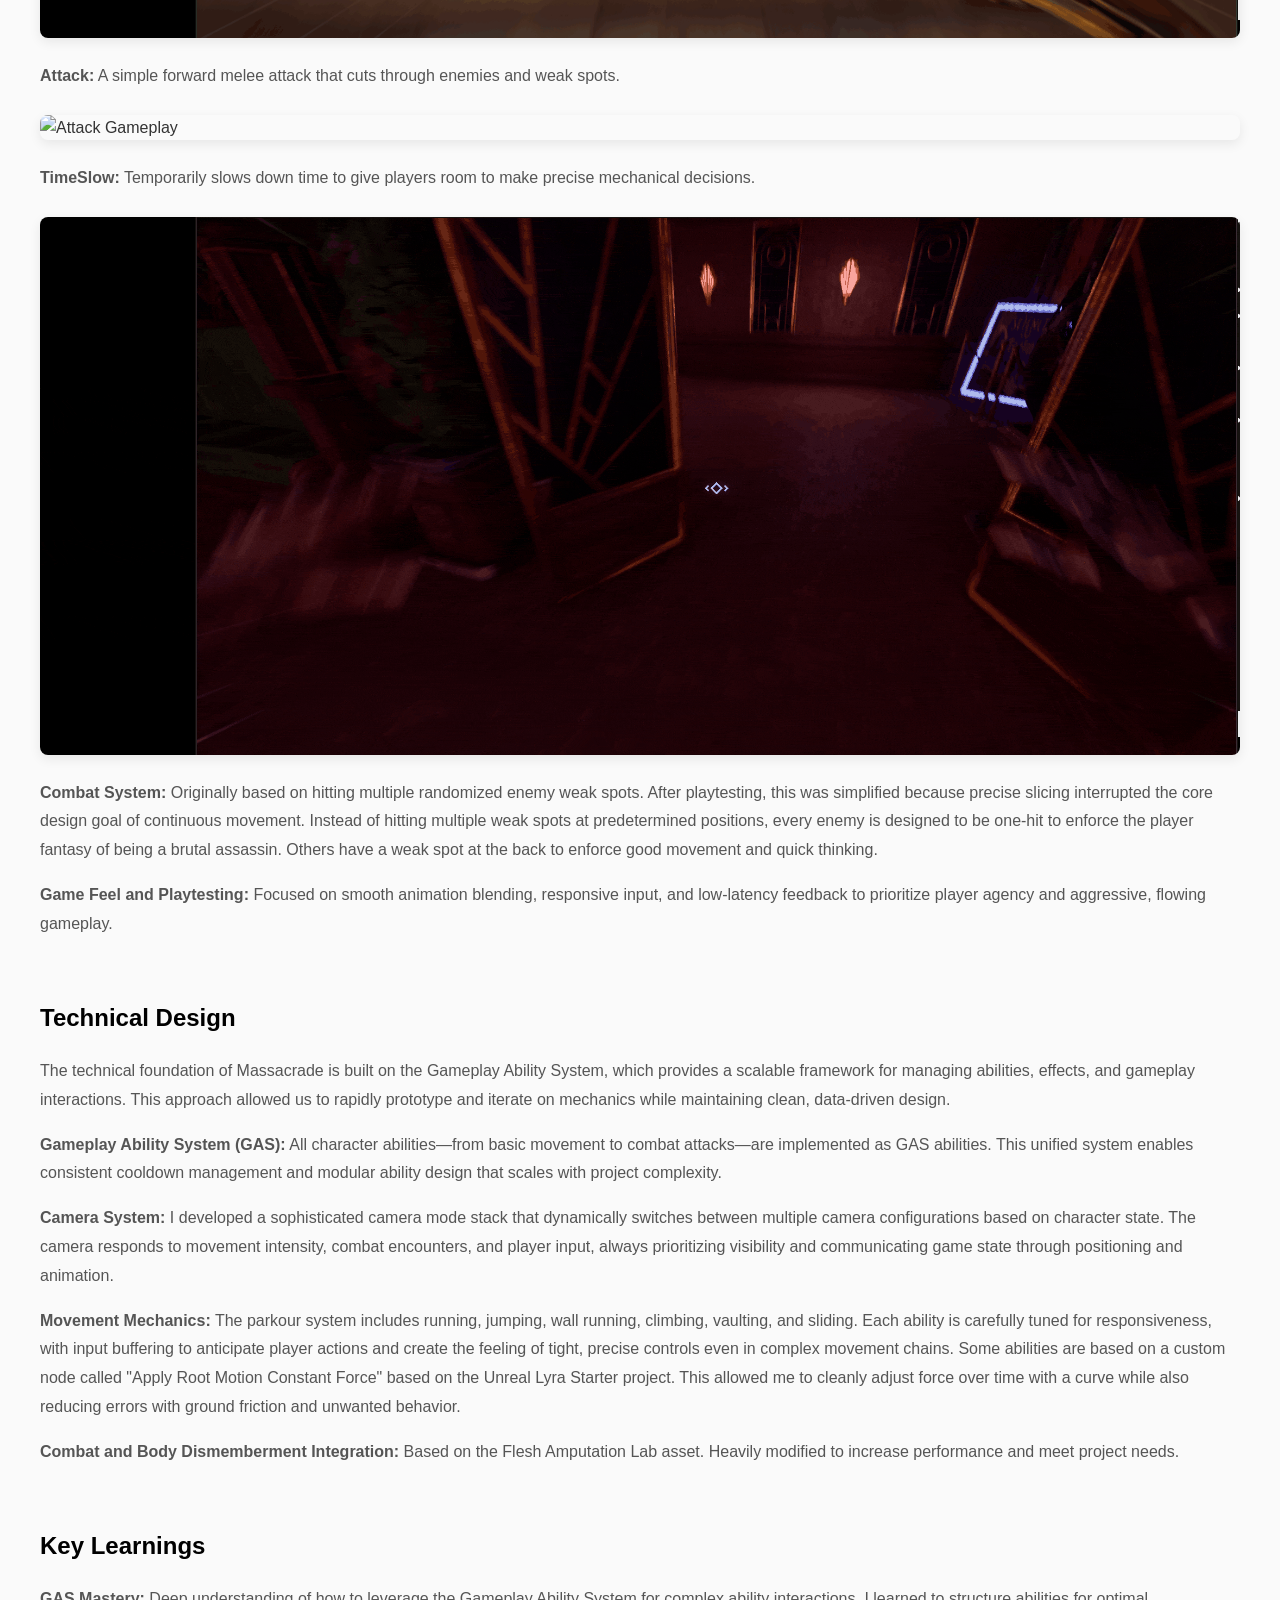
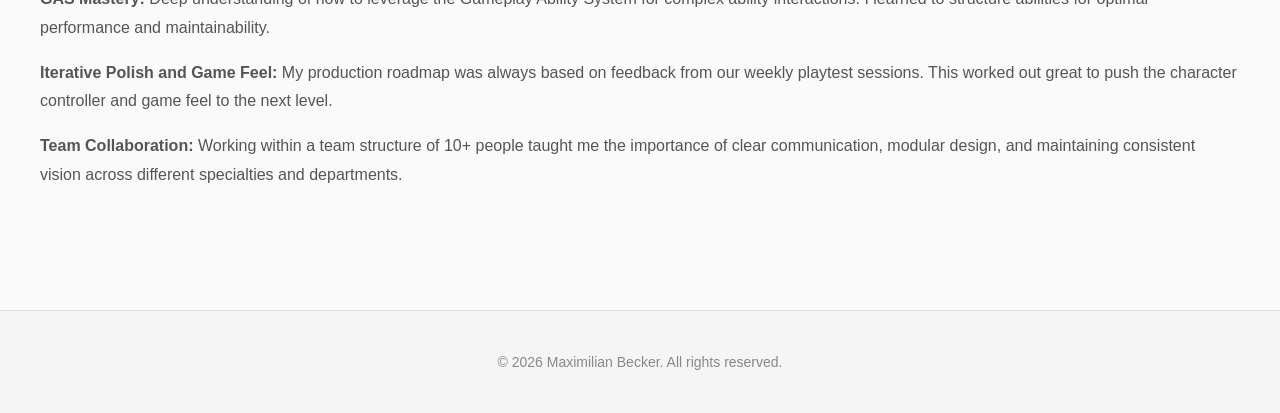
==== commit 88cdd015: "Update index.html" ====
--- a/projects/Massacrade/index.html
+++ b/projects/Massacrade/index.html
@@ -87,6 +87,21 @@
                 </p>
             </div>
 
+            <!-- Section 3.5:Gamescon -->
+            <div class="project-section">
+                <h3>Design Overview</h3>
+                
+                <h4>Gamescon</h4>
+                <p>
+                    It was an honor to exhibit our game Massacrade at gamescon 2026 as part of the @raw_talent_booth at @gamescom this year!
+                    This was a valuable learning experience regarding polish and player feedback!
+                </p>
+                
+            </div>
+            
+             <img src="../../images/RawTalent.png" alt="RawTalent" class="project-image">
+             
+
             <!-- Section 4: Game Design -->
             <div class="project-section">
                 <h3>Game Design</h3>
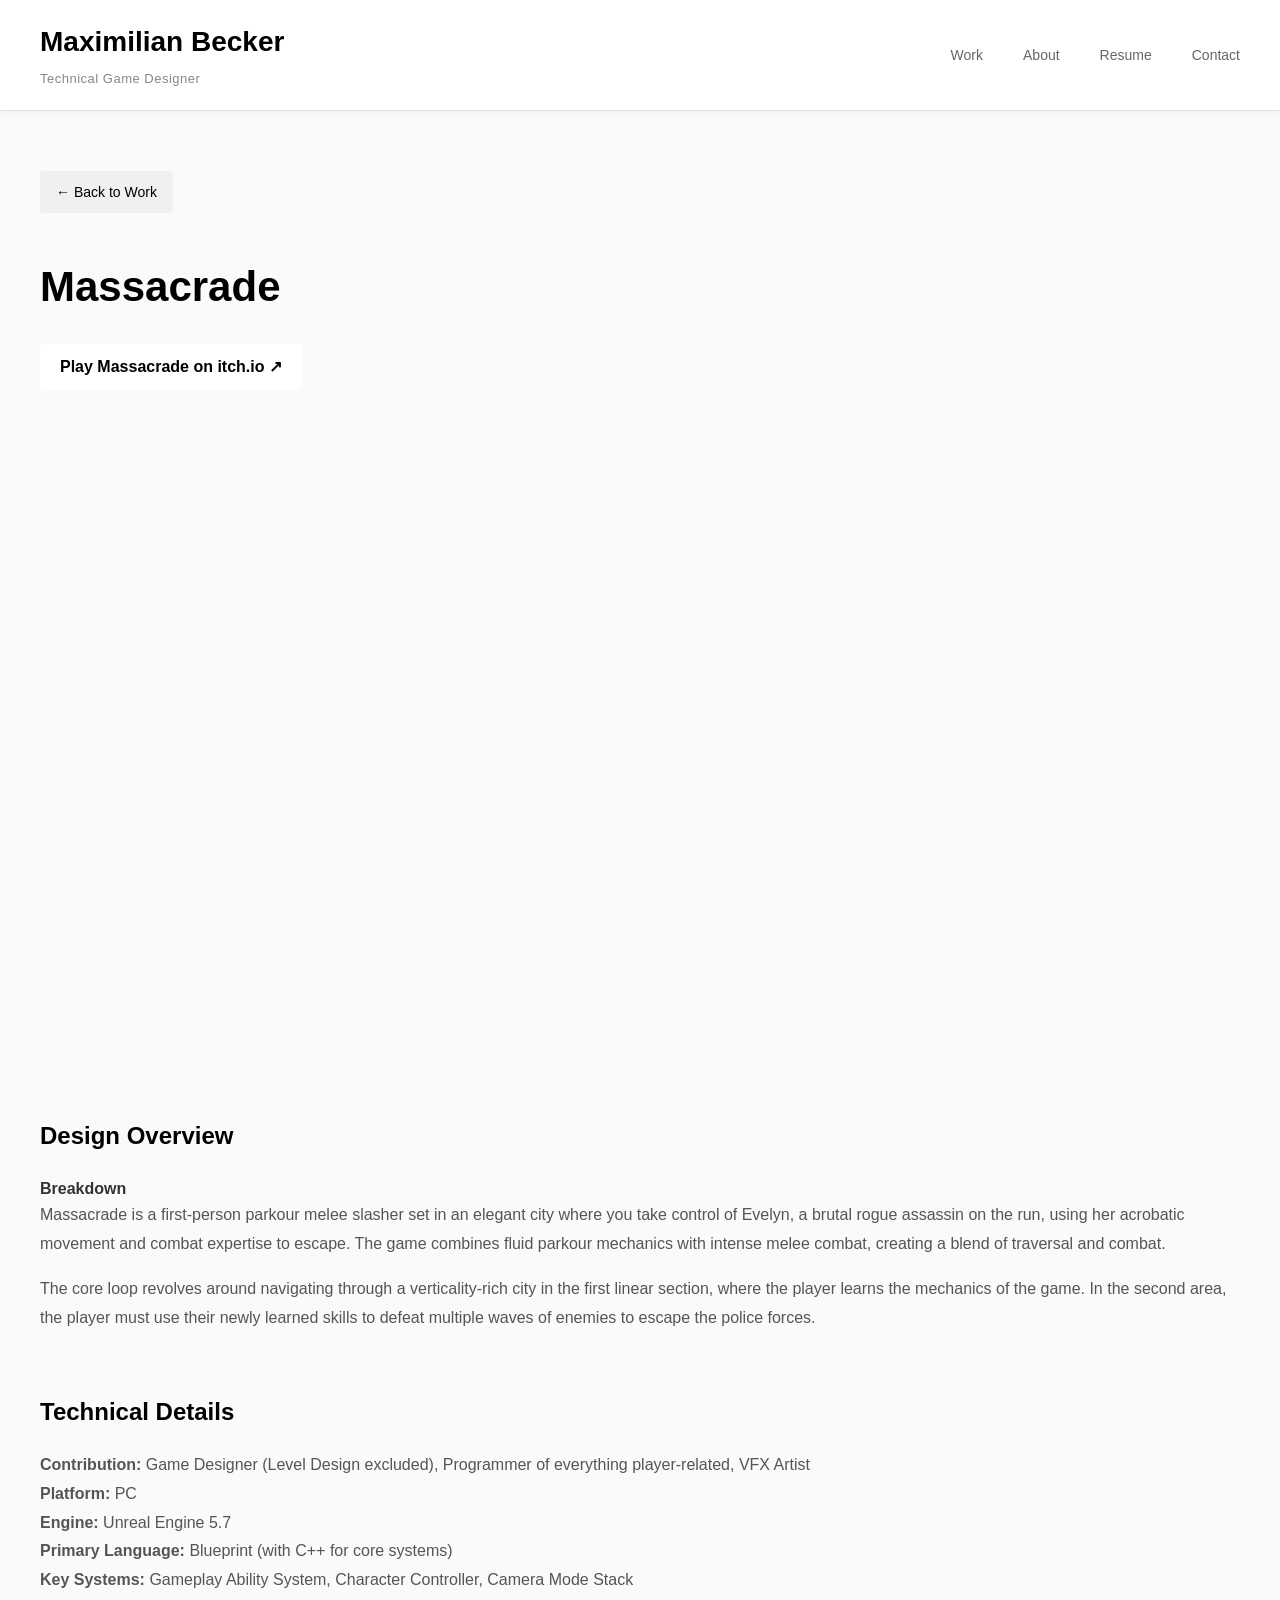
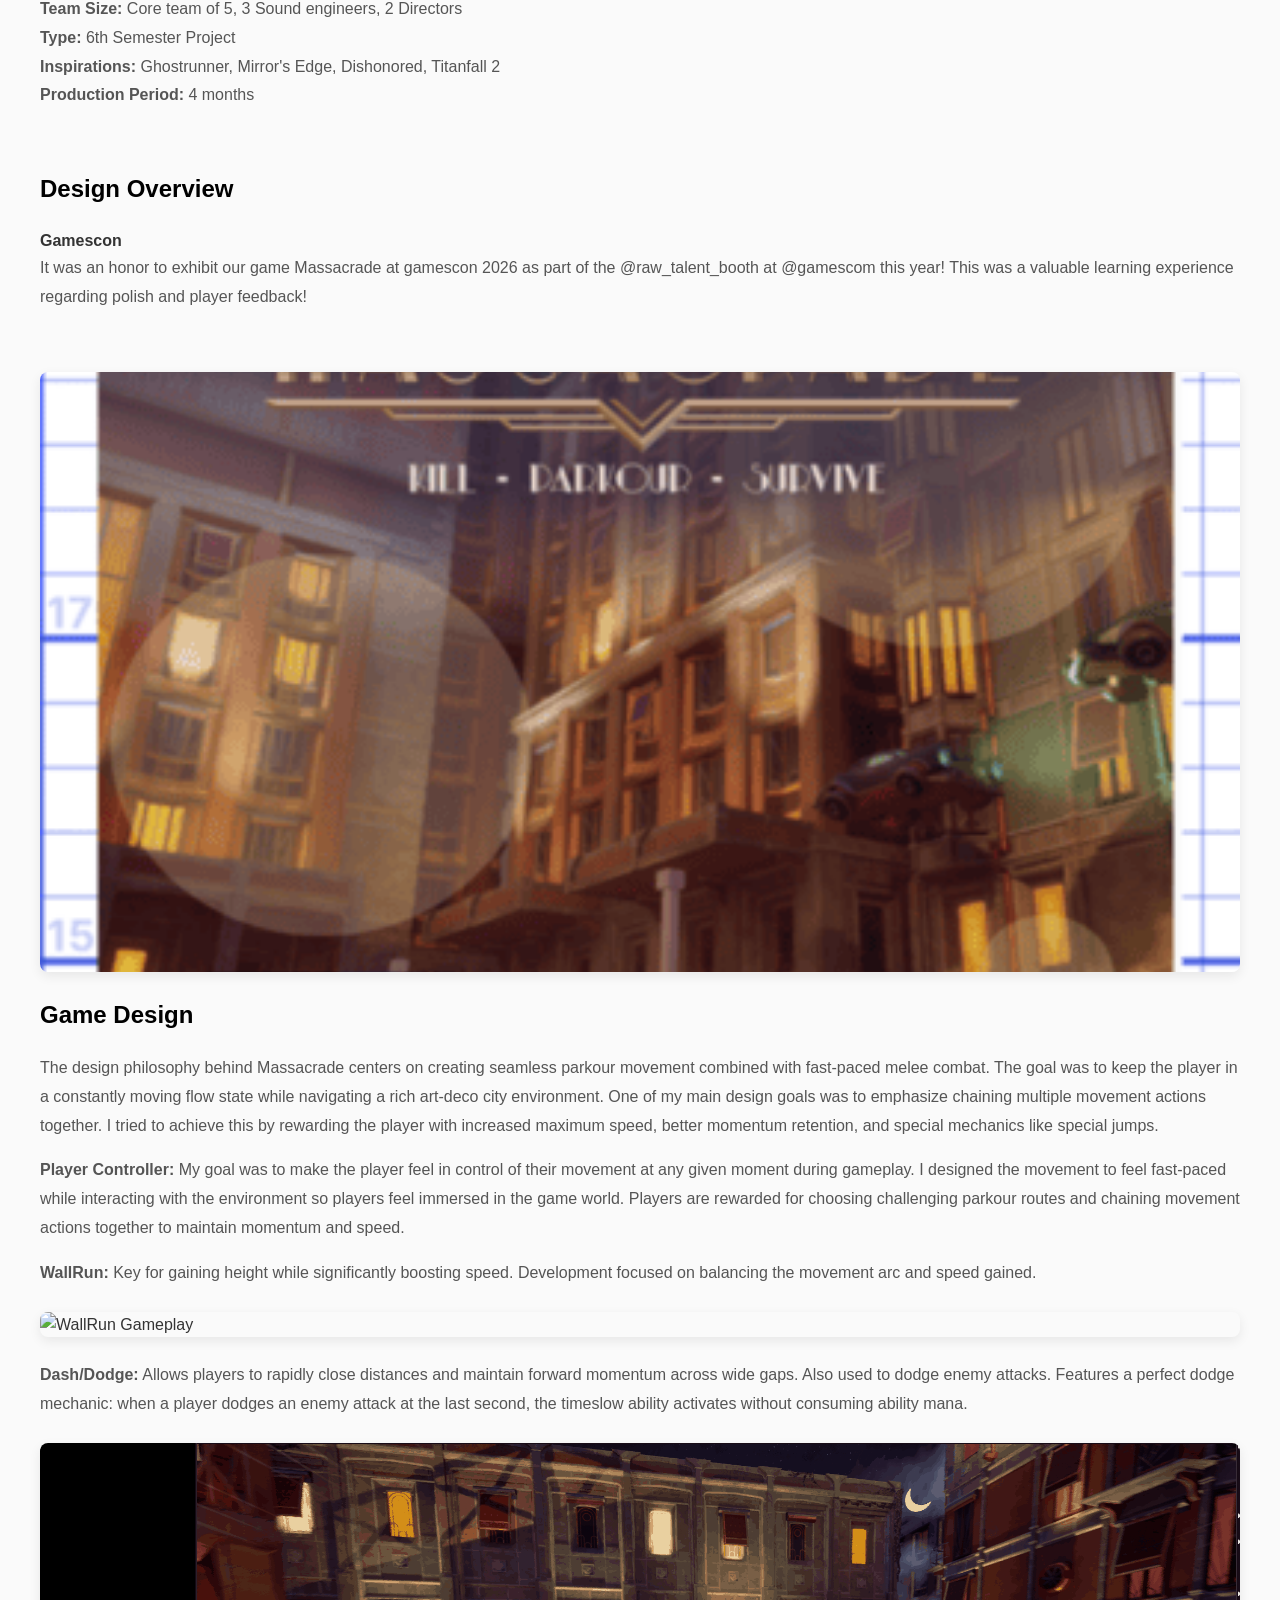
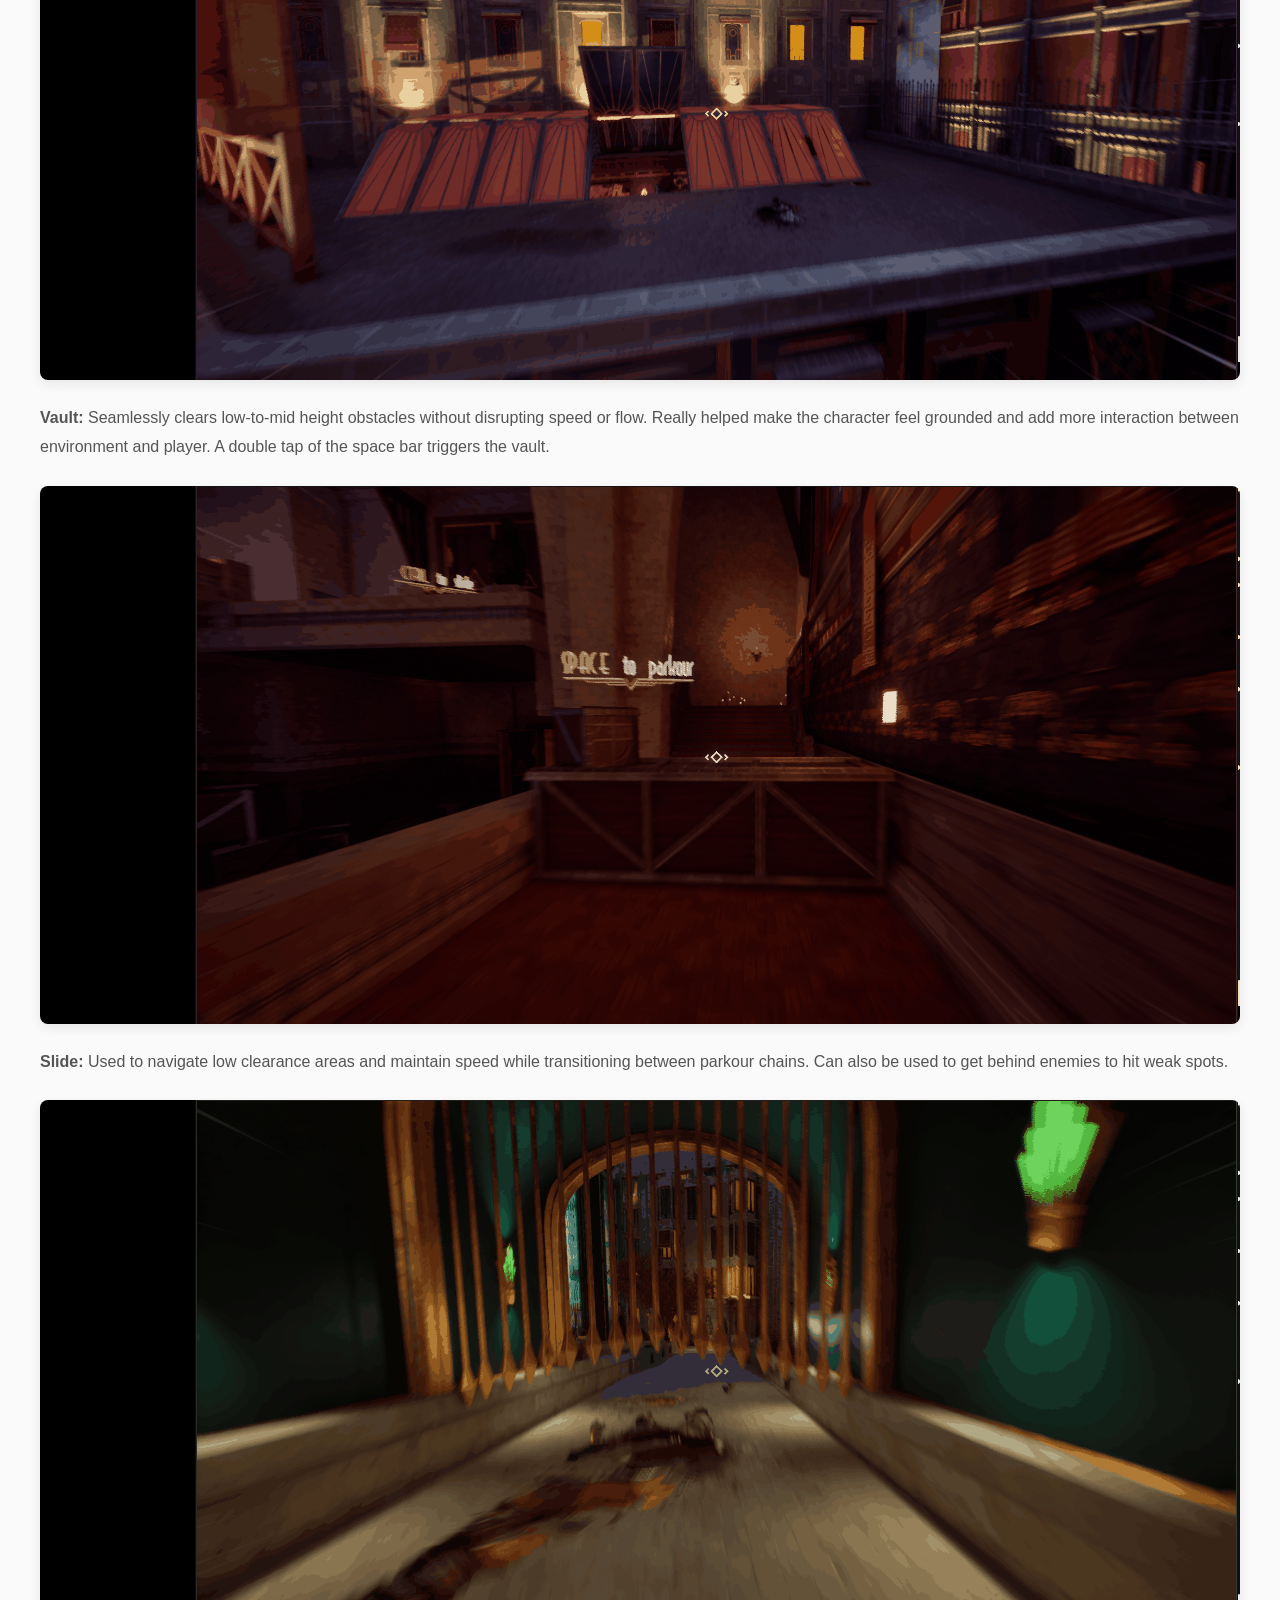
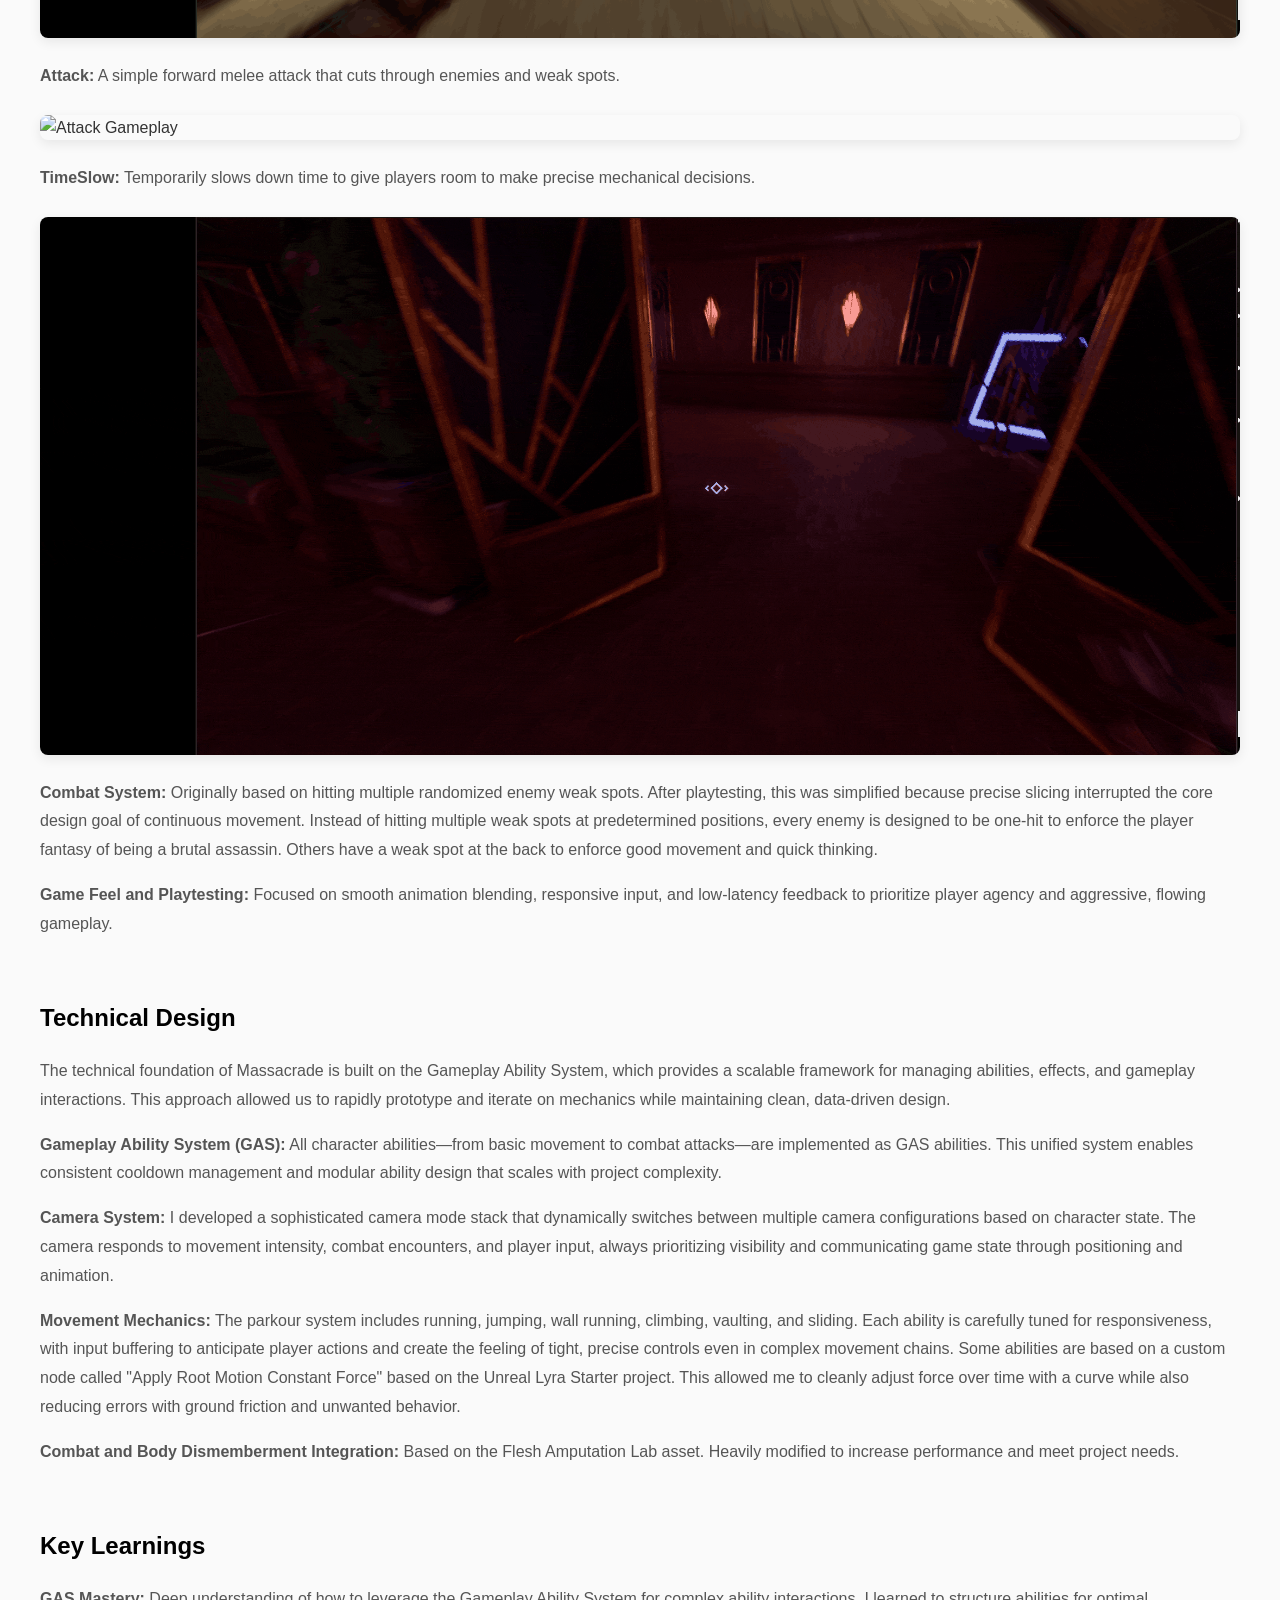
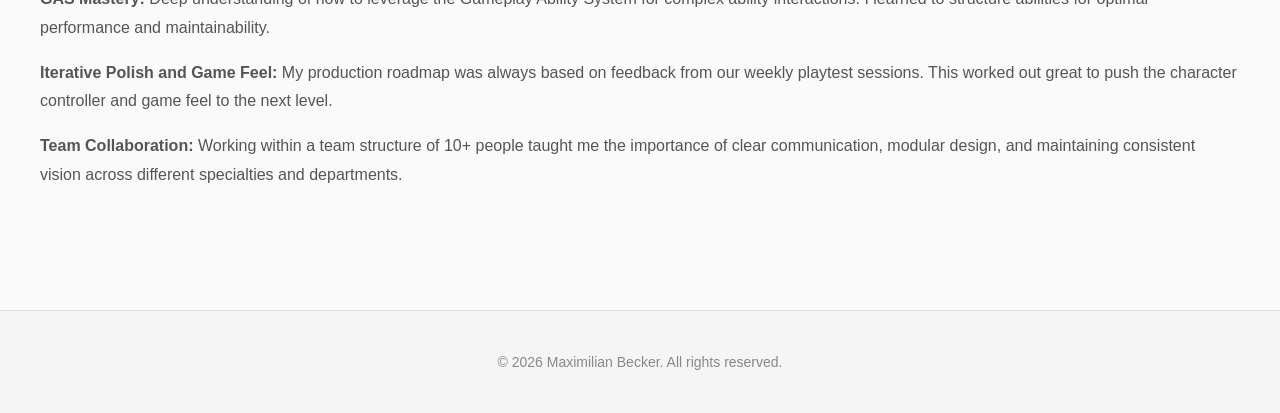
==== commit 4c31c9bb: "Update index.html" ====
--- a/projects/Massacrade/index.html
+++ b/projects/Massacrade/index.html
@@ -99,7 +99,7 @@
                 
             </div>
             
-             <img src="../../images/RawTalent.png" alt="RawTalent" class="project-image">
+             <img src="../../images/RawTalentpic.png" alt="RawTalent" class="project-image">
              
 
             <!-- Section 4: Game Design -->
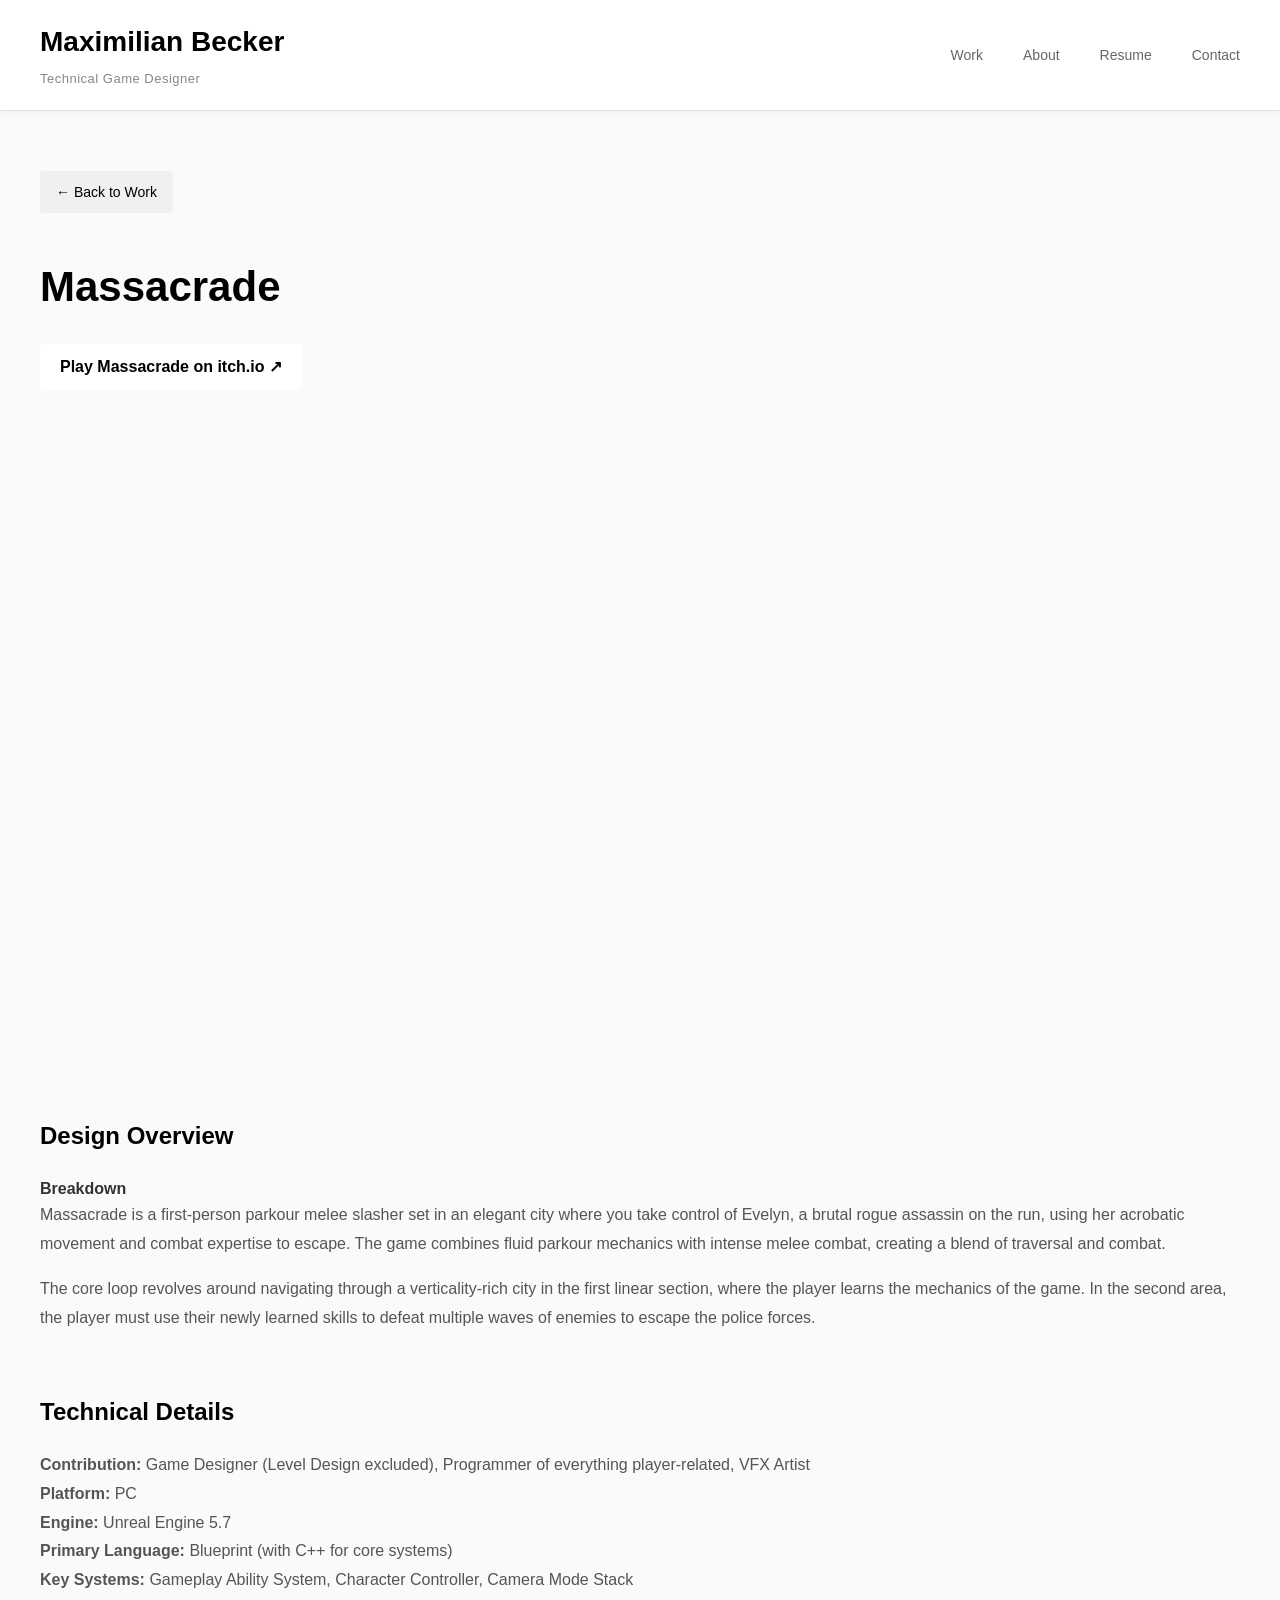
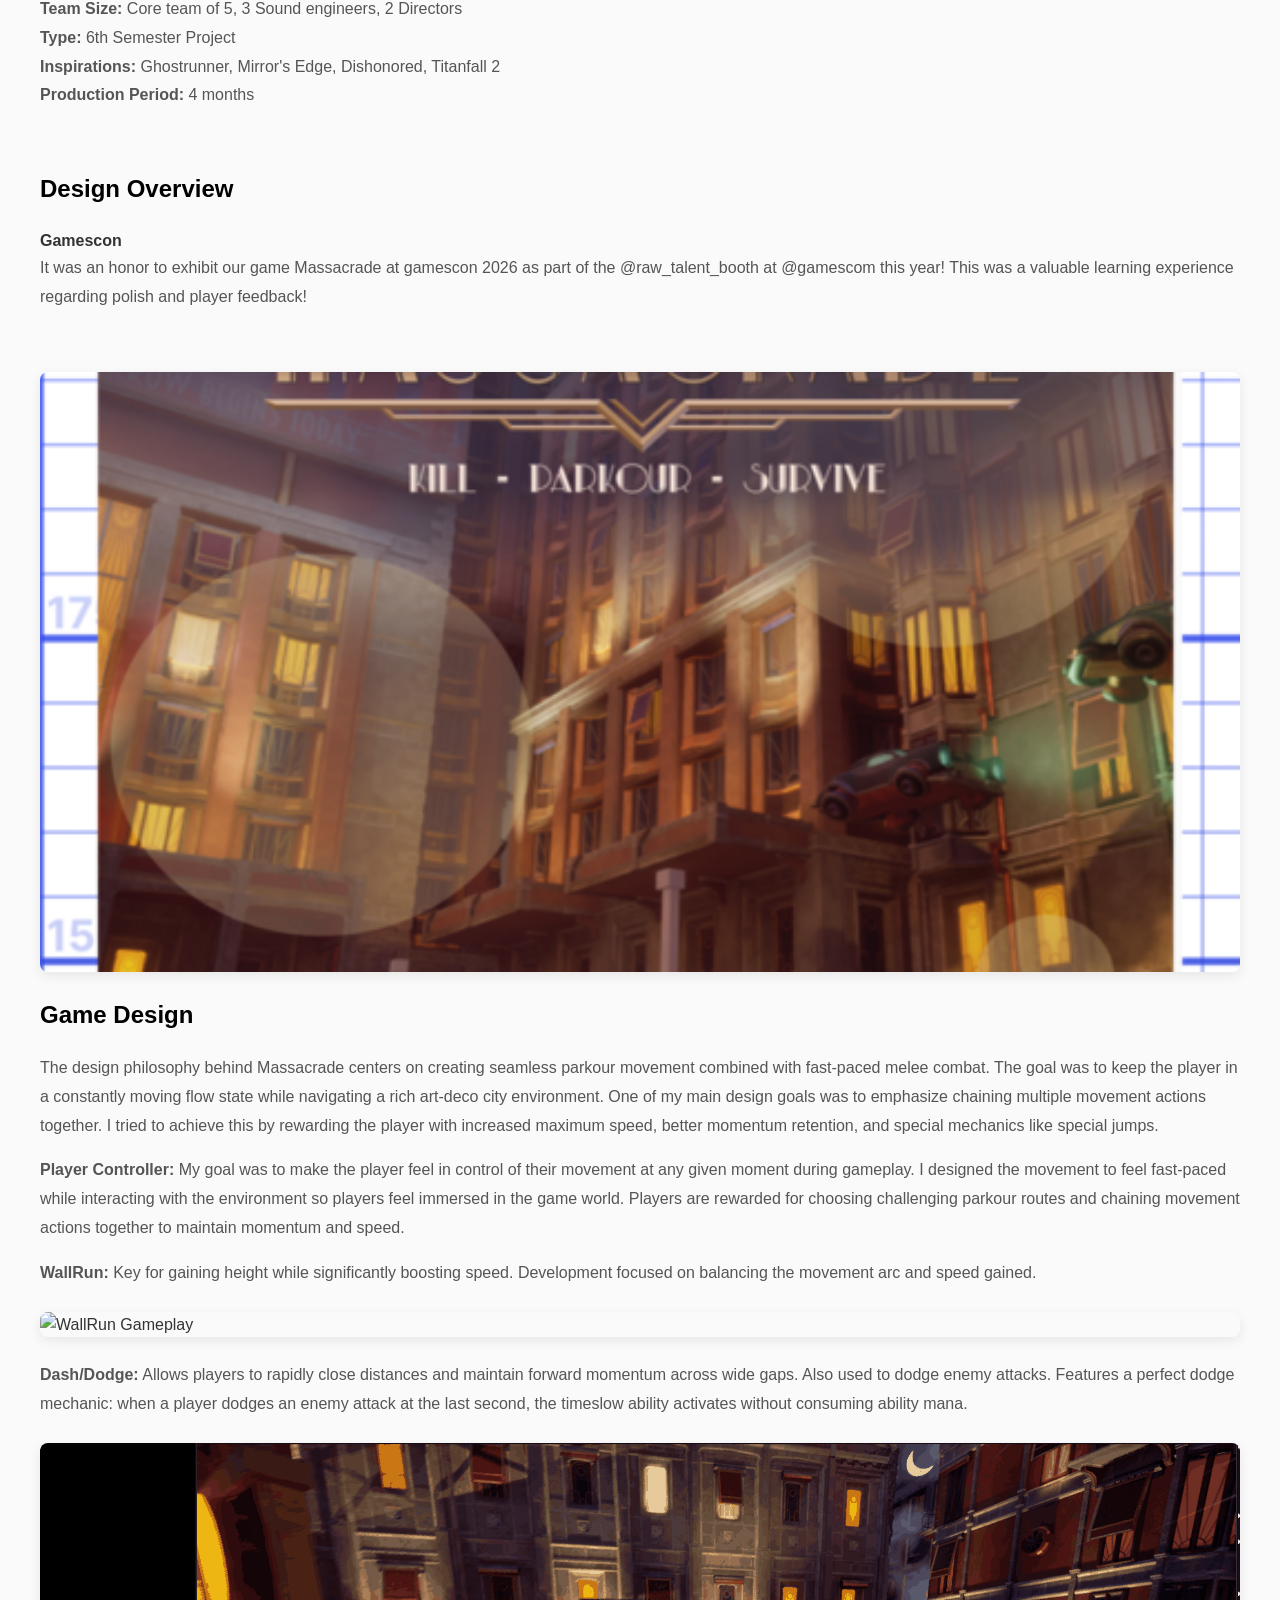
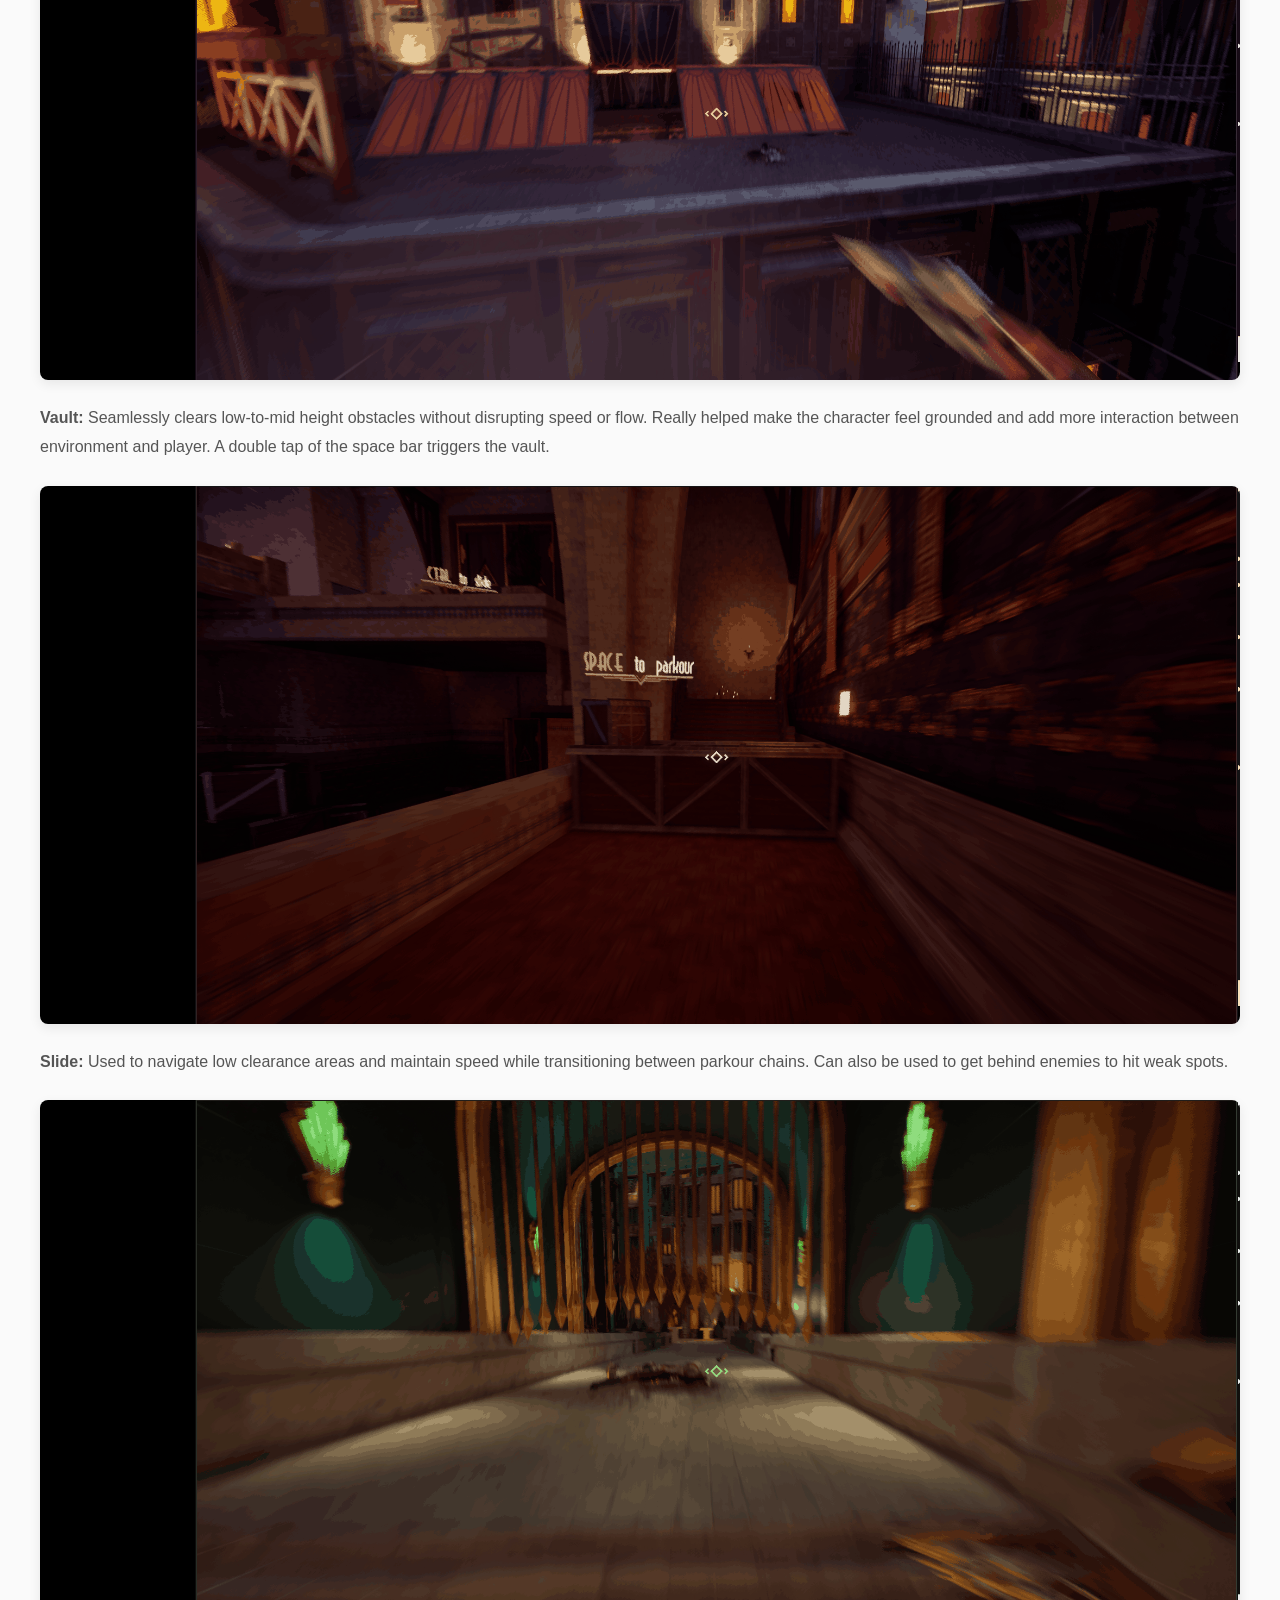
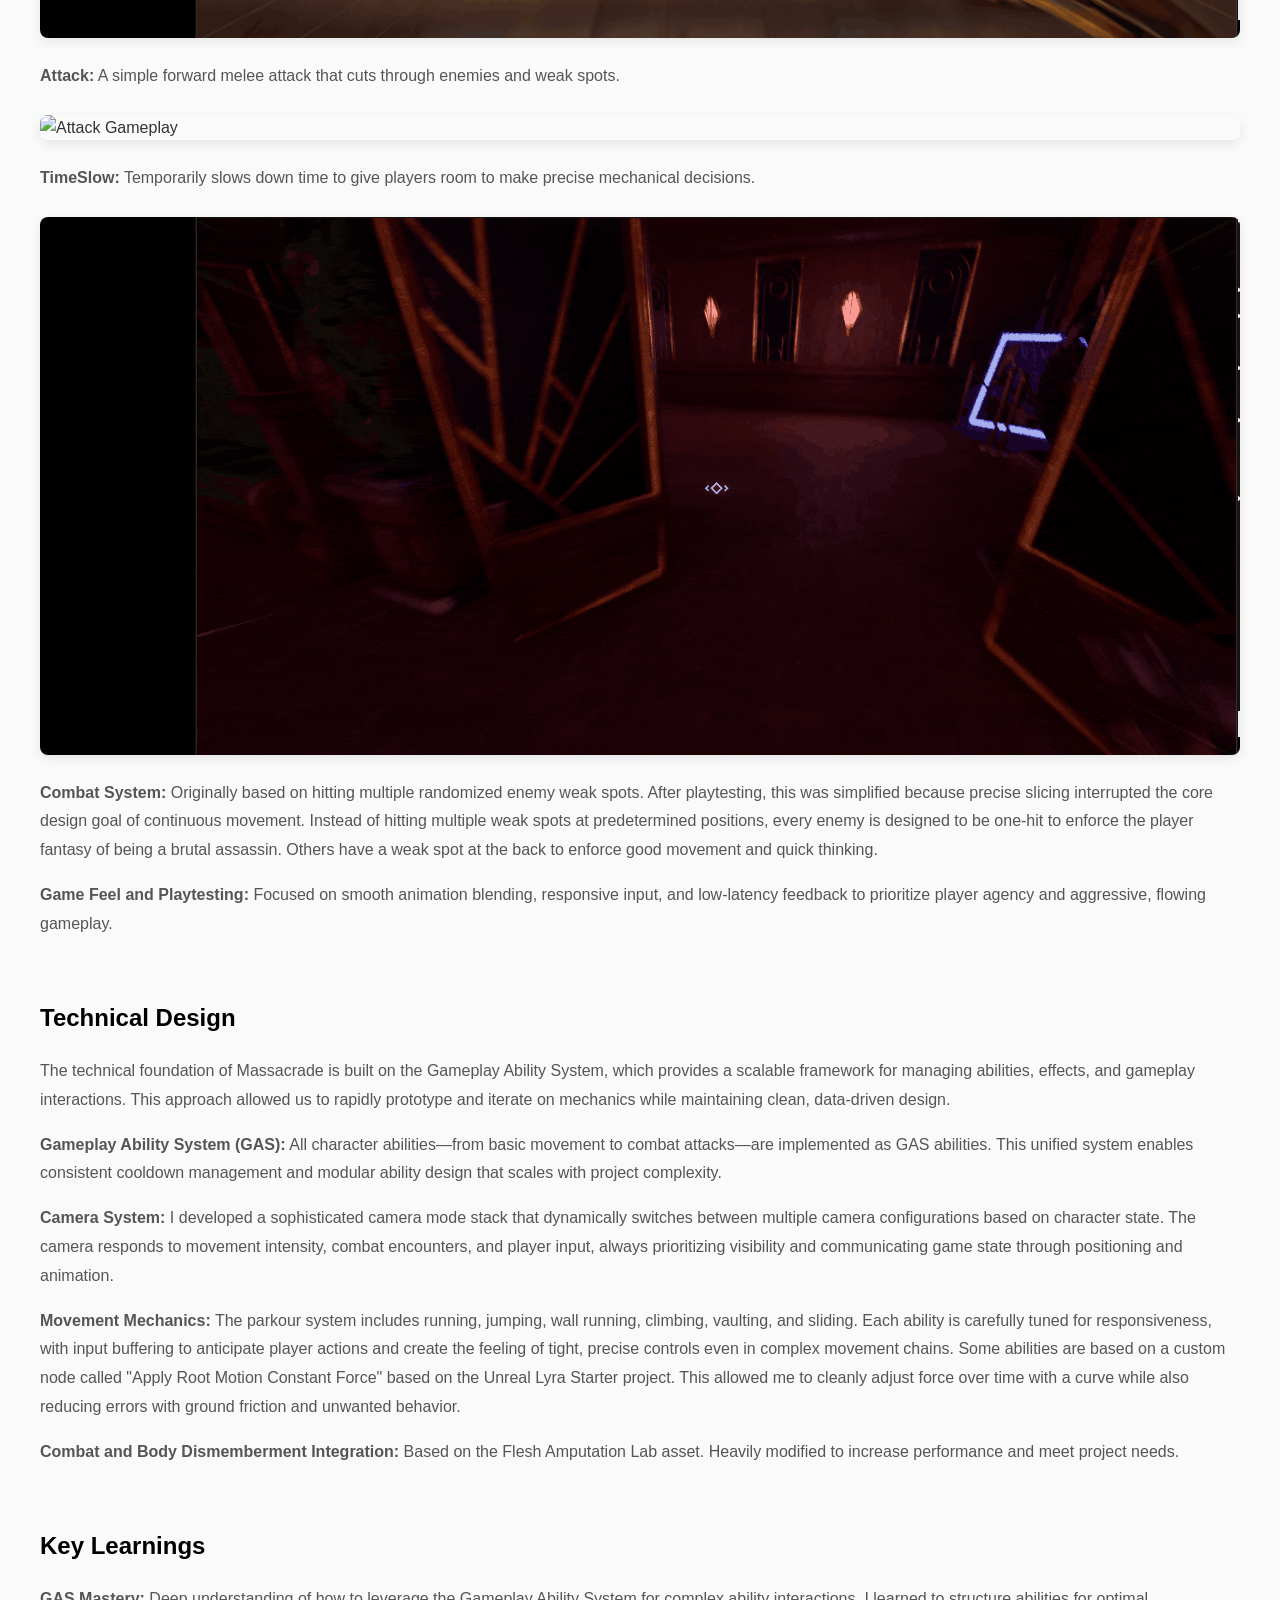
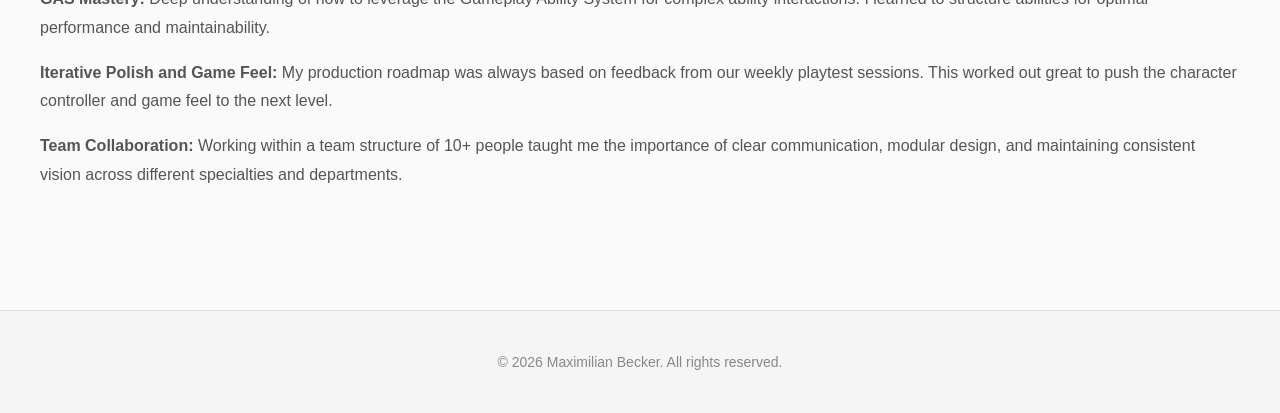
==== commit 2c99c550: "Update index.html" ====
--- a/projects/Massacrade/index.html
+++ b/projects/Massacrade/index.html
@@ -99,7 +99,7 @@
                 
             </div>
             
-             <img src="../../images/RawTalentpic.png" alt="RawTalent" class="project-image">
+             <img src="../../images/RawTalent.png" alt="RawTalent" class="project-image">
              
 
             <!-- Section 4: Game Design -->
